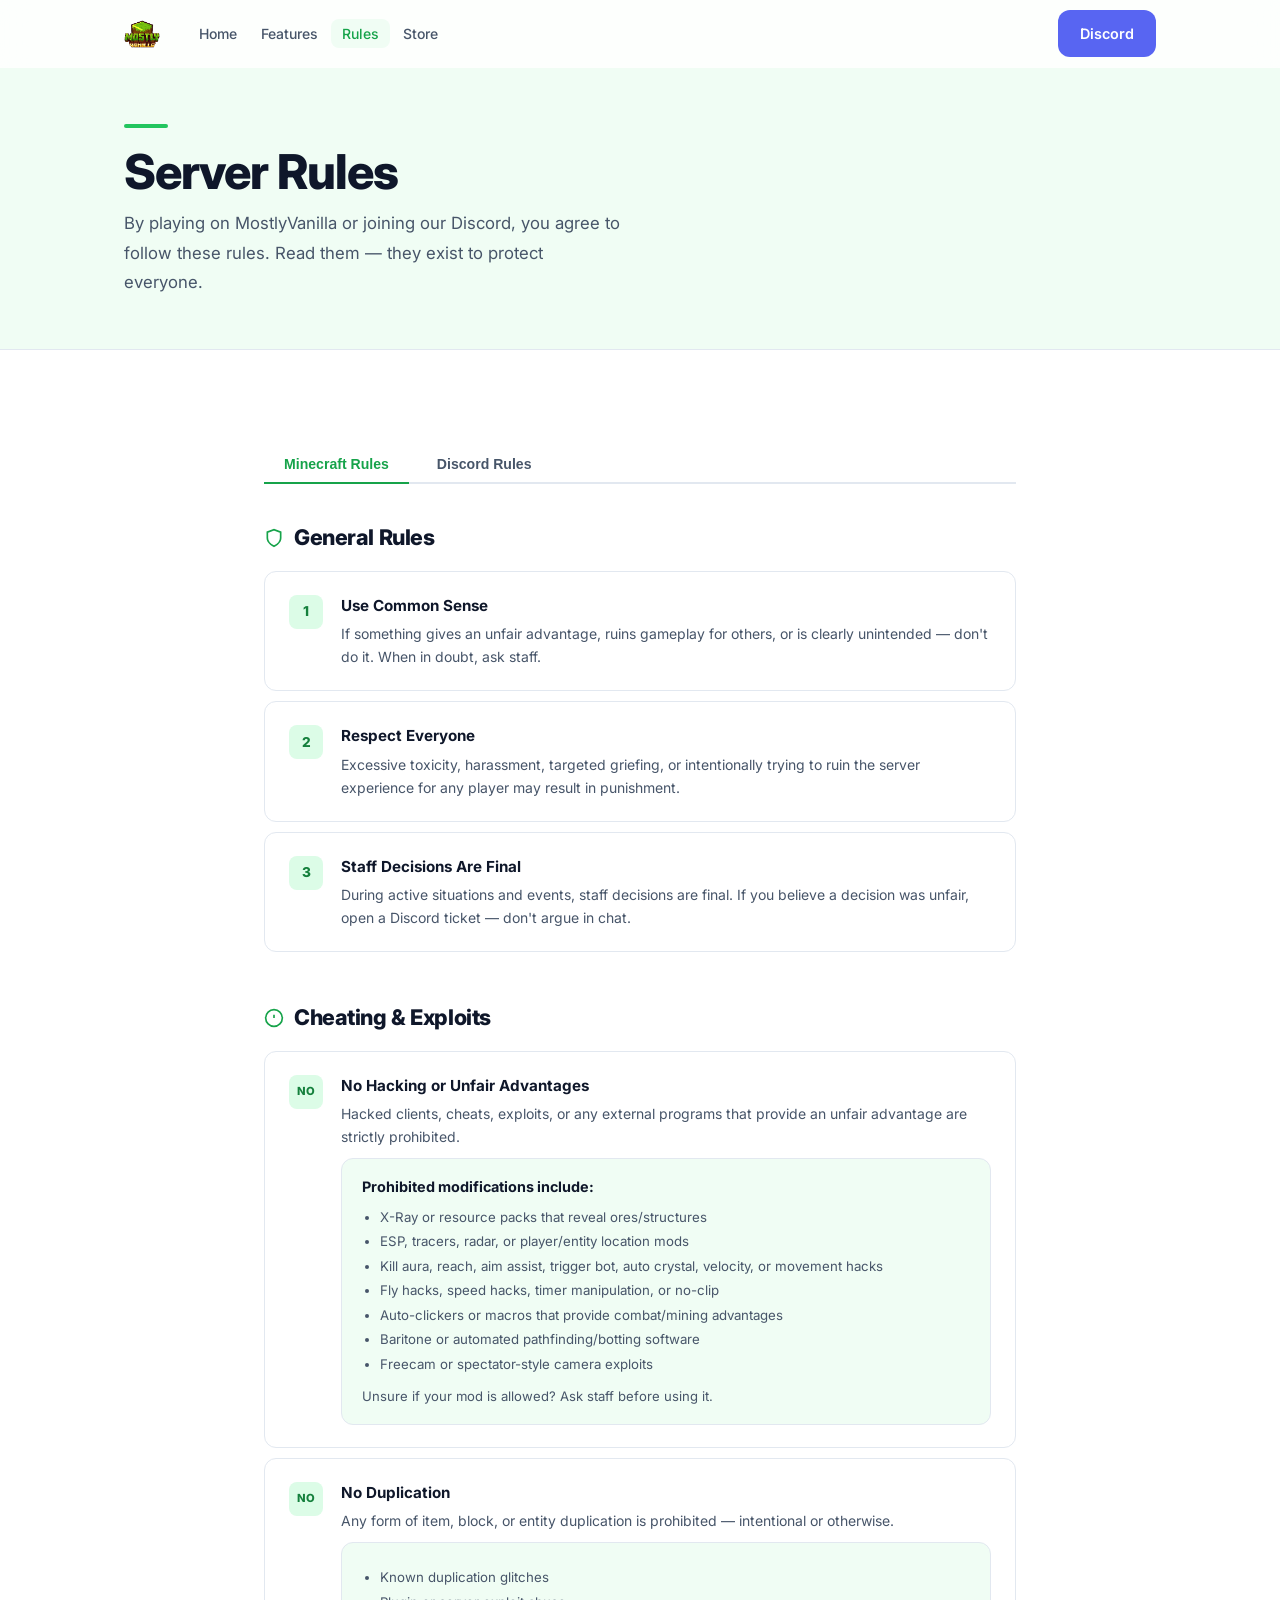
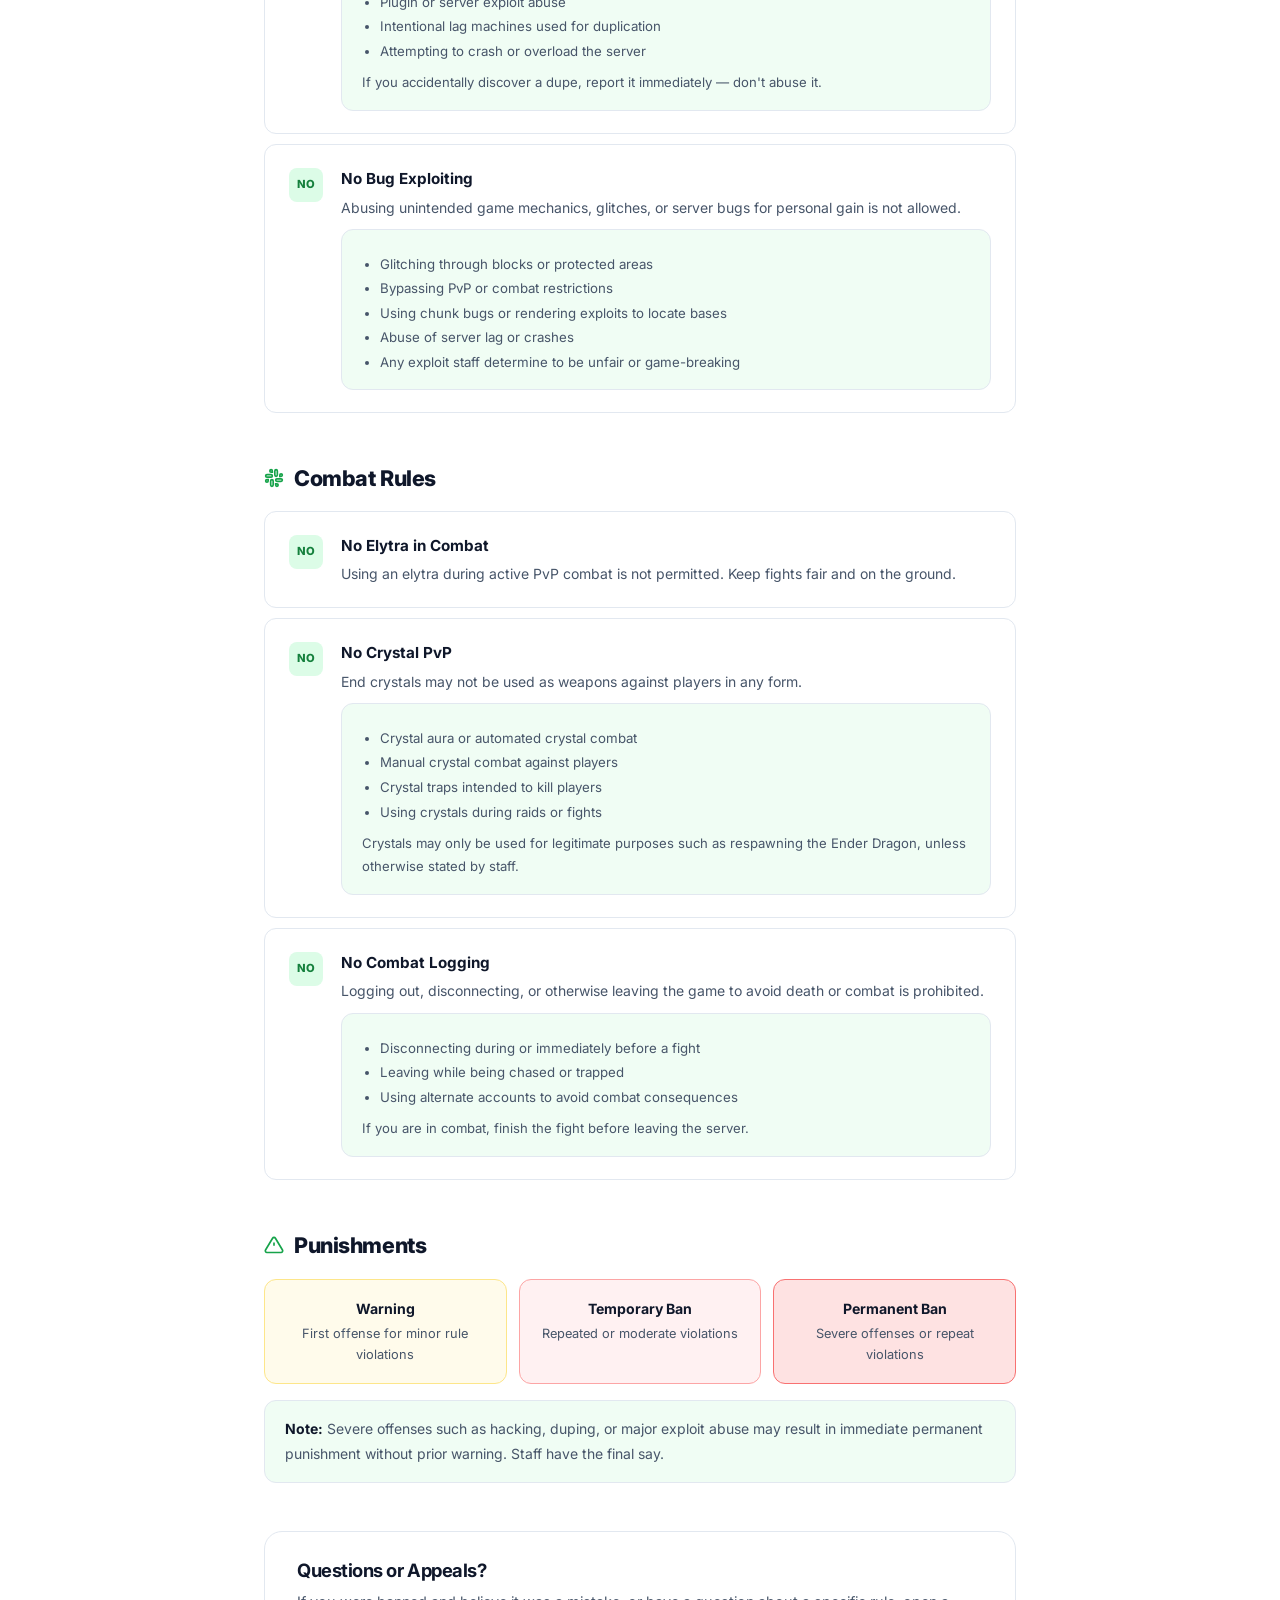
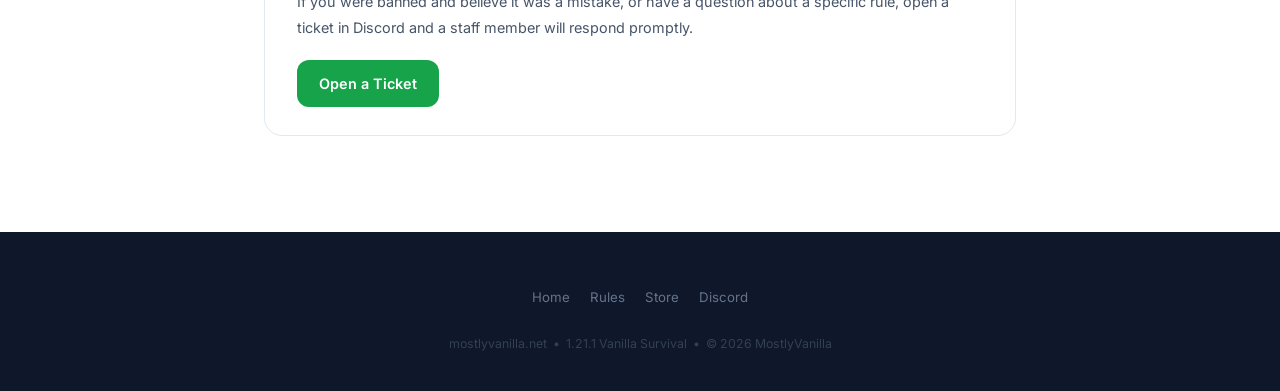
==== rules.html @ f2a605c9 "Initial website: Home, Rules, Store pages Co-Authored-By: Claude Sonnet 4.6 <noreply@anthropic.com>" ====
<!DOCTYPE html>
<html lang="en">
<head>
  <meta charset="UTF-8" />
  <meta name="viewport" content="width=device-width, initial-scale=1.0" />
  <title>Rules — MostlyVanilla</title>
  <meta name="description" content="MostlyVanilla server rules — read before you play." />
  <link rel="icon" type="image/png" href="server-icon.png" />
  <link rel="stylesheet" href="style.css" />
  <style>
    .rules-section-title {
      font-size: 1.35rem;
      font-weight: 800;
      letter-spacing: -0.02em;
      margin-bottom: 16px;
      margin-top: 48px;
      display: flex;
      align-items: center;
      gap: 10px;
    }
    .rules-section-title:first-child { margin-top: 0; }
    .rules-section-title svg { color: var(--green-600); flex-shrink: 0; }

    .sub-rule {
      margin-top: 10px;
      padding: 16px 20px;
      background: var(--bg-alt);
      border: 1.5px solid var(--border);
      border-radius: var(--radius);
    }
    .sub-rule-title { font-weight: 700; font-size: .9rem; margin-bottom: 6px; }
    .sub-rule p { font-size: .875rem; }
    .sub-rule ul {
      margin-top: 8px;
      padding-left: 18px;
      display: flex;
      flex-direction: column;
      gap: 4px;
    }
    .sub-rule ul li { font-size: .83rem; color: var(--text-muted); line-height: 1.55; }

    .punish-grid {
      display: grid;
      grid-template-columns: repeat(3, 1fr);
      gap: 12px;
      margin-top: 10px;
    }
    @media (max-width: 600px) { .punish-grid { grid-template-columns: 1fr; } }
    .punish-card {
      background: #fff;
      border: 1.5px solid var(--border);
      border-radius: var(--radius);
      padding: 18px;
      text-align: center;
    }
    .punish-card .p-label { font-weight: 700; font-size: .88rem; margin-bottom: 4px; }
    .punish-card .p-desc { font-size: .8rem; color: var(--text-muted); }
    .punish-warn { border-color: #fde68a; background: #fffbeb; }
    .punish-ban  { border-color: #fca5a5; background: #fff1f2; }
    .punish-perm { border-color: #f87171; background: #fee2e2; }

    .tab-switcher {
      display: flex;
      gap: 8px;
      margin-bottom: 36px;
      border-bottom: 2px solid var(--border);
      padding-bottom: 0;
    }
    .tab-btn {
      padding: 10px 20px;
      font-size: .88rem;
      font-weight: 600;
      border: none;
      background: none;
      cursor: pointer;
      color: var(--text-muted);
      border-bottom: 2px solid transparent;
      margin-bottom: -2px;
      transition: color 180ms, border-color 180ms;
    }
    .tab-btn.active { color: var(--green-600); border-bottom-color: var(--green-600); }
    .tab-panel { display: none; }
    .tab-panel.active { display: block; }
  </style>
</head>
<body>

  <!-- NAV -->
  <nav class="nav" id="nav">
    <div class="container nav-inner">
      <a href="index.html"><img src="server-icon.png" alt="MostlyVanilla" class="nav-logo" /></a>
      <ul class="nav-links">
        <li><a href="index.html">Home</a></li>
        <li><a href="index.html#features">Features</a></li>
        <li><a href="rules.html">Rules</a></li>
        <li><a href="store.html">Store</a></li>
      </ul>
      <a href="https://discord.gg/9JXmgugr8D" target="_blank" rel="noopener noreferrer" class="btn btn-discord nav-discord-btn">
        <svg width="16" height="13" viewBox="0 0 24 19" fill="currentColor" aria-hidden="true"><path d="M20.317 1.492A19.82 19.82 0 0 0 15.942 0c-.187.332-.402.775-.551 1.127a18.3 18.3 0 0 0-5.487 0A12.5 12.5 0 0 0 9.354 0C7.919.44 6.562 1.07 5.36 1.892 2.62 5.877 1.888 9.765 2.254 13.599a19.9 19.9 0 0 0 6.063 3.065 14.5 14.5 0 0 0 1.257-2.04 12.98 12.98 0 0 1-2.044-.985c.171-.124.339-.254.5-.388 3.945 1.808 8.219 1.808 12.115 0 .164.134.33.264.5.388a12.98 12.98 0 0 1-2.044.985c.373.72.791 1.4 1.257 2.04a19.87 19.87 0 0 0 6.063-3.065c.497-4.491-.847-8.345-3.614-11.107ZM8.52 11.266c-1.049 0-1.912-.97-1.912-2.157 0-1.188.843-2.158 1.912-2.158 1.07 0 1.932.97 1.912 2.158 0 1.187-.843 2.157-1.912 2.157Zm7.046 0c-1.049 0-1.912-.97-1.912-2.157 0-1.188.843-2.158 1.912-2.158 1.07 0 1.932.97 1.912 2.158 0 1.187-.843 2.157-1.912 2.157Z"/></svg>
        Discord
      </a>
      <button class="nav-hamburger" id="hamburger" aria-label="Toggle navigation">
        <span></span><span></span><span></span>
      </button>
    </div>
  </nav>

  <div class="nav-mobile" id="mobile-nav">
    <a href="index.html">Home</a>
    <a href="index.html#features">Features</a>
    <a href="rules.html">Rules</a>
    <a href="store.html">Store</a>
    <a href="https://discord.gg/9JXmgugr8D" target="_blank" rel="noopener noreferrer" style="color:#5865f2">Discord</a>
  </div>

  <!-- PAGE HERO -->
  <section class="page-hero">
    <div class="container">
      <div class="divider"></div>
      <h1>Server Rules</h1>
      <p>By playing on MostlyVanilla or joining our Discord, you agree to follow these rules. Read them — they exist to protect everyone.</p>
    </div>
  </section>

  <!-- RULES CONTENT -->
  <section class="section">
    <div class="container" style="max-width:800px">

      <!-- TABS -->
      <div class="tab-switcher reveal">
        <button class="tab-btn active" data-tab="minecraft">
          Minecraft Rules
        </button>
        <button class="tab-btn" data-tab="discord">
          Discord Rules
        </button>
      </div>

      <!-- ── MINECRAFT RULES ── -->
      <div class="tab-panel active" id="tab-minecraft">

        <div class="rules-section-title reveal">
          <svg width="20" height="20" fill="none" stroke="currentColor" stroke-width="2" viewBox="0 0 24 24" aria-hidden="true"><path d="M12 22s8-4 8-10V5l-8-3-8 3v7c0 6 8 10 8 10z"/></svg>
          General Rules
        </div>

        <div class="rules-list">
          <div class="rule-item reveal">
            <div class="rule-num">1</div>
            <div>
              <div class="rule-title">Use Common Sense</div>
              <div class="rule-desc">If something gives an unfair advantage, ruins gameplay for others, or is clearly unintended — don't do it. When in doubt, ask staff.</div>
            </div>
          </div>
          <div class="rule-item reveal">
            <div class="rule-num">2</div>
            <div>
              <div class="rule-title">Respect Everyone</div>
              <div class="rule-desc">Excessive toxicity, harassment, targeted griefing, or intentionally trying to ruin the server experience for any player may result in punishment.</div>
            </div>
          </div>
          <div class="rule-item reveal">
            <div class="rule-num">3</div>
            <div>
              <div class="rule-title">Staff Decisions Are Final</div>
              <div class="rule-desc">During active situations and events, staff decisions are final. If you believe a decision was unfair, open a Discord ticket — don't argue in chat.</div>
            </div>
          </div>
        </div>

        <div class="rules-section-title reveal" style="margin-top:48px">
          <svg width="20" height="20" fill="none" stroke="currentColor" stroke-width="2" viewBox="0 0 24 24" aria-hidden="true"><circle cx="12" cy="12" r="10"/><line x1="12" y1="8" x2="12" y2="12"/><line x1="12" y1="16" x2="12.01" y2="16"/></svg>
          Cheating &amp; Exploits
        </div>

        <div class="rules-list">
          <div class="rule-item reveal">
            <div class="rule-num" style="font-size:.7rem;letter-spacing:-.02em">NO</div>
            <div style="flex:1">
              <div class="rule-title">No Hacking or Unfair Advantages</div>
              <div class="rule-desc">Hacked clients, cheats, exploits, or any external programs that provide an unfair advantage are strictly prohibited.</div>
              <div class="sub-rule">
                <div class="sub-rule-title">Prohibited modifications include:</div>
                <ul>
                  <li>X-Ray or resource packs that reveal ores/structures</li>
                  <li>ESP, tracers, radar, or player/entity location mods</li>
                  <li>Kill aura, reach, aim assist, trigger bot, auto crystal, velocity, or movement hacks</li>
                  <li>Fly hacks, speed hacks, timer manipulation, or no-clip</li>
                  <li>Auto-clickers or macros that provide combat/mining advantages</li>
                  <li>Baritone or automated pathfinding/botting software</li>
                  <li>Freecam or spectator-style camera exploits</li>
                </ul>
                <p style="margin-top:10px;font-size:.82rem;color:var(--text-muted)">Unsure if your mod is allowed? Ask staff before using it.</p>
              </div>
            </div>
          </div>

          <div class="rule-item reveal">
            <div class="rule-num" style="font-size:.7rem;letter-spacing:-.02em">NO</div>
            <div style="flex:1">
              <div class="rule-title">No Duplication</div>
              <div class="rule-desc">Any form of item, block, or entity duplication is prohibited — intentional or otherwise.</div>
              <div class="sub-rule">
                <ul>
                  <li>Known duplication glitches</li>
                  <li>Plugin or server exploit abuse</li>
                  <li>Intentional lag machines used for duplication</li>
                  <li>Attempting to crash or overload the server</li>
                </ul>
                <p style="margin-top:10px;font-size:.82rem;color:var(--text-muted)">If you accidentally discover a dupe, report it immediately — don't abuse it.</p>
              </div>
            </div>
          </div>

          <div class="rule-item reveal">
            <div class="rule-num" style="font-size:.7rem;letter-spacing:-.02em">NO</div>
            <div style="flex:1">
              <div class="rule-title">No Bug Exploiting</div>
              <div class="rule-desc">Abusing unintended game mechanics, glitches, or server bugs for personal gain is not allowed.</div>
              <div class="sub-rule">
                <ul>
                  <li>Glitching through blocks or protected areas</li>
                  <li>Bypassing PvP or combat restrictions</li>
                  <li>Using chunk bugs or rendering exploits to locate bases</li>
                  <li>Abuse of server lag or crashes</li>
                  <li>Any exploit staff determine to be unfair or game-breaking</li>
                </ul>
              </div>
            </div>
          </div>
        </div>

        <div class="rules-section-title reveal" style="margin-top:48px">
          <svg width="20" height="20" fill="none" stroke="currentColor" stroke-width="2" viewBox="0 0 24 24" aria-hidden="true"><path d="M14.5 10c-.83 0-1.5-.67-1.5-1.5v-5c0-.83.67-1.5 1.5-1.5s1.5.67 1.5 1.5v5c0 .83-.67 1.5-1.5 1.5z"/><path d="M20.5 10H19V8.5c0-.83.67-1.5 1.5-1.5s1.5.67 1.5 1.5-.67 1.5-1.5 1.5z"/><path d="M9.5 14c.83 0 1.5.67 1.5 1.5v5c0 .83-.67 1.5-1.5 1.5S8 21.33 8 20.5v-5c0-.83.67-1.5 1.5-1.5z"/><path d="M3.5 14H5v1.5c0 .83-.67 1.5-1.5 1.5S2 16.33 2 15.5 2.67 14 3.5 14z"/><path d="M14 14.5c0-.83.67-1.5 1.5-1.5h5c.83 0 1.5.67 1.5 1.5s-.67 1.5-1.5 1.5h-5c-.83 0-1.5-.67-1.5-1.5z"/><path d="M15.5 19H14v1.5c0 .83.67 1.5 1.5 1.5s1.5-.67 1.5-1.5-.67-1.5-1.5-1.5z"/><path d="M10 9.5C10 8.67 9.33 8 8.5 8h-5C2.67 8 2 8.67 2 9.5S2.67 11 3.5 11h5c.83 0 1.5-.67 1.5-1.5z"/><path d="M8.5 5H10V3.5C10 2.67 9.33 2 8.5 2S7 2.67 7 3.5 7.67 5 8.5 5z"/></svg>
          Combat Rules
        </div>

        <div class="rules-list">
          <div class="rule-item reveal">
            <div class="rule-num" style="font-size:.7rem;letter-spacing:-.02em">NO</div>
            <div>
              <div class="rule-title">No Elytra in Combat</div>
              <div class="rule-desc">Using an elytra during active PvP combat is not permitted. Keep fights fair and on the ground.</div>
            </div>
          </div>

          <div class="rule-item reveal">
            <div class="rule-num" style="font-size:.7rem;letter-spacing:-.02em">NO</div>
            <div style="flex:1">
              <div class="rule-title">No Crystal PvP</div>
              <div class="rule-desc">End crystals may not be used as weapons against players in any form.</div>
              <div class="sub-rule">
                <ul>
                  <li>Crystal aura or automated crystal combat</li>
                  <li>Manual crystal combat against players</li>
                  <li>Crystal traps intended to kill players</li>
                  <li>Using crystals during raids or fights</li>
                </ul>
                <p style="margin-top:10px;font-size:.82rem;color:var(--text-muted)">Crystals may only be used for legitimate purposes such as respawning the Ender Dragon, unless otherwise stated by staff.</p>
              </div>
            </div>
          </div>

          <div class="rule-item reveal">
            <div class="rule-num" style="font-size:.7rem;letter-spacing:-.02em">NO</div>
            <div style="flex:1">
              <div class="rule-title">No Combat Logging</div>
              <div class="rule-desc">Logging out, disconnecting, or otherwise leaving the game to avoid death or combat is prohibited.</div>
              <div class="sub-rule">
                <ul>
                  <li>Disconnecting during or immediately before a fight</li>
                  <li>Leaving while being chased or trapped</li>
                  <li>Using alternate accounts to avoid combat consequences</li>
                </ul>
                <p style="margin-top:10px;font-size:.82rem;color:var(--text-muted)">If you are in combat, finish the fight before leaving the server.</p>
              </div>
            </div>
          </div>
        </div>

        <div class="rules-section-title reveal" style="margin-top:48px">
          <svg width="20" height="20" fill="none" stroke="currentColor" stroke-width="2" viewBox="0 0 24 24" aria-hidden="true"><path d="M10.29 3.86L1.82 18a2 2 0 0 0 1.71 3h16.94a2 2 0 0 0 1.71-3L13.71 3.86a2 2 0 0 0-3.42 0z"/><line x1="12" y1="9" x2="12" y2="13"/><line x1="12" y1="17" x2="12.01" y2="17"/></svg>
          Punishments
        </div>

        <div class="reveal">
          <div class="punish-grid">
            <div class="punish-card punish-warn">
              <div class="p-label">Warning</div>
              <div class="p-desc">First offense for minor rule violations</div>
            </div>
            <div class="punish-card punish-ban">
              <div class="p-label">Temporary Ban</div>
              <div class="p-desc">Repeated or moderate violations</div>
            </div>
            <div class="punish-card punish-perm">
              <div class="p-label">Permanent Ban</div>
              <div class="p-desc">Severe offenses or repeat violations</div>
            </div>
          </div>
          <p style="margin-top:16px;font-size:.875rem;color:var(--text-muted);background:var(--bg-alt);border:1.5px solid var(--border);border-radius:var(--radius);padding:16px 20px">
            <strong style="color:var(--text)">Note:</strong> Severe offenses such as hacking, duping, or major exploit abuse may result in immediate permanent punishment without prior warning. Staff have the final say.
          </p>
        </div>

      </div>

      <!-- ── DISCORD RULES ── -->
      <div class="tab-panel" id="tab-discord">

        <div class="rules-list">

          <div class="rule-item reveal">
            <div class="rule-num">1</div>
            <div>
              <div class="rule-title">Respect Others</div>
              <div class="rule-desc">Treat all members with respect. Hate speech, racism, sexual harassment, personal attacks, threats, impersonation, targeted abuse, or trolling of any kind will not be tolerated.</div>
            </div>
          </div>

          <div class="rule-item reveal">
            <div class="rule-num">2</div>
            <div>
              <div class="rule-title">Protect Privacy</div>
              <div class="rule-desc">Do not share personal information — yours or anyone else's — whether publicly or privately. This includes names, addresses, phone numbers, photos, or any identifying data.</div>
            </div>
          </div>

          <div class="rule-item reveal">
            <div class="rule-num">3</div>
            <div>
              <div class="rule-title">Sensitive Topics</div>
              <div class="rule-desc">Avoid discussions involving controversial, dangerous, or illegal topics. This includes politics, religion, and anything that may incite conflict or discomfort within the community.</div>
            </div>
          </div>

          <div class="rule-item reveal">
            <div class="rule-num">4</div>
            <div style="flex:1">
              <div class="rule-title">No Spam or Disruptive Behavior</div>
              <div class="rule-desc">Spamming in any form is prohibited:</div>
              <div class="sub-rule" style="margin-top:10px">
                <ul>
                  <li>Rapid messaging or flooding chat</li>
                  <li>Excessive use of caps or emojis</li>
                  <li>Unsolicited mentions — especially staff</li>
                  <li>NSFW content or bypassing filters</li>
                </ul>
              </div>
            </div>
          </div>

          <div class="rule-item reveal">
            <div class="rule-num">5</div>
            <div>
              <div class="rule-title">No Advertising</div>
              <div class="rule-desc">Advertising other Discord servers, payment links, services, or social media is not allowed without explicit permission from staff.</div>
            </div>
          </div>

          <div class="rule-item reveal">
            <div class="rule-num">6</div>
            <div>
              <div class="rule-title">Use Channels Properly</div>
              <div class="rule-desc">Use each channel for its intended purpose. Keep all communication in English only, unless otherwise specified.</div>
            </div>
          </div>

          <div class="rule-item reveal">
            <div class="rule-num">7</div>
            <div>
              <div class="rule-title">Appropriate Profiles</div>
              <div class="rule-desc">Your username, profile picture, and status must be appropriate for all audiences. Inappropriate or offensive content will result in action.</div>
            </div>
          </div>

          <div class="rule-item reveal">
            <div class="rule-num">8</div>
            <div>
              <div class="rule-title">Punishment Evasion</div>
              <div class="rule-desc">Do not use alternate accounts or any other means to evade bans or mutes. Doing so will result in further and more severe action.</div>
            </div>
          </div>

          <div class="rule-item reveal">
            <div class="rule-num">9</div>
            <div>
              <div class="rule-title">Interacting with Staff</div>
              <div class="rule-desc">If you believe a staff member acted unfairly, open a ticket instead of arguing in chat. Do not ping multiple staff members unnecessarily.</div>
            </div>
          </div>

        </div>

        <div class="reveal" style="margin-top:28px;background:var(--bg-alt);border:1.5px solid var(--border-green);border-radius:var(--radius);padding:18px 22px;font-size:.875rem;color:var(--text-muted)">
          By being in our Discord, you also agree to <a href="https://discord.com/terms" target="_blank" rel="noopener noreferrer" style="color:var(--green-600);font-weight:600">Discord's Terms of Service</a> and <a href="https://discord.com/guidelines" target="_blank" rel="noopener noreferrer" style="color:var(--green-600);font-weight:600">Community Guidelines</a>.
        </div>

      </div>

      <!-- Appeal note -->
      <div class="reveal" style="margin-top:48px;background:#fff;border:1.5px solid var(--border);border-radius:var(--radius-lg);padding:28px 32px">
        <h3 style="margin-bottom:8px">Questions or Appeals?</h3>
        <p style="font-size:.9rem;margin-bottom:20px">If you were banned and believe it was a mistake, or have a question about a specific rule, open a ticket in Discord and a staff member will respond promptly.</p>
        <a href="https://discord.gg/9JXmgugr8D" target="_blank" rel="noopener noreferrer" class="btn btn-primary">Open a Ticket</a>
      </div>

    </div>
  </section>

  <!-- FOOTER -->
  <footer class="footer">
    <div class="container footer-inner">
      <ul class="footer-links">
        <li><a href="index.html">Home</a></li>
        <li><a href="rules.html">Rules</a></li>
        <li><a href="store.html">Store</a></li>
        <li><a href="https://discord.gg/9JXmgugr8D" target="_blank" rel="noopener noreferrer">Discord</a></li>
      </ul>
      <p class="footer-copy">mostlyvanilla.net &nbsp;&bull;&nbsp; 1.21.1 Vanilla Survival &nbsp;&bull;&nbsp; &copy; 2026 MostlyVanilla</p>
    </div>
  </footer>

  <script src="script.js"></script>
  <script>
    // Tab switcher
    document.querySelectorAll('.tab-btn').forEach(btn => {
      btn.addEventListener('click', () => {
        document.querySelectorAll('.tab-btn').forEach(b => b.classList.remove('active'));
        document.querySelectorAll('.tab-panel').forEach(p => p.classList.remove('active'));
        btn.classList.add('active');
        document.getElementById('tab-' + btn.dataset.tab).classList.add('active');
      });
    });
  </script>
</body>
</html>
---- style.css ----
@import url('https://fonts.googleapis.com/css2?family=Inter:wght@400;500;600;700;800;900&display=swap');

*, *::before, *::after { box-sizing: border-box; margin: 0; padding: 0; }

:root {
  --bg: #ffffff;
  --bg-alt: #f0fdf4;
  --surface: #f8fafc;
  --border: #e2e8f0;
  --border-green: #bbf7d0;
  --green-50: #f0fdf4;
  --green-100: #dcfce7;
  --green-500: #22c55e;
  --green-600: #16a34a;
  --green-700: #15803d;
  --text: #0f172a;
  --text-muted: #475569;
  --text-subtle: #94a3b8;
  --nav-h: 68px;
  --radius: 12px;
  --radius-lg: 18px;
  --shadow-sm: 0 1px 3px rgba(0,0,0,.07), 0 1px 2px rgba(0,0,0,.05);
  --shadow-md: 0 4px 20px rgba(0,0,0,.09);
  --shadow-green: 0 4px 20px rgba(22,163,74,.22);
  --ease: cubic-bezier(.4,0,.2,1);
}

html { scroll-behavior: smooth; }

body {
  font-family: 'Inter', system-ui, -apple-system, sans-serif;
  background: var(--bg);
  color: var(--text);
  line-height: 1.6;
  -webkit-font-smoothing: antialiased;
  overflow-x: hidden;
}

img { max-width: 100%; display: block; }
a { text-decoration: none; color: inherit; }

/* ── Typography ── */
h1, h2, h3, h4 { line-height: 1.15; font-weight: 800; letter-spacing: -0.025em; }
h1 { font-size: clamp(2.4rem, 6vw, 4.25rem); }
h2 { font-size: clamp(1.75rem, 4vw, 2.75rem); }
h3 { font-size: 1.15rem; font-weight: 700; }
p { color: var(--text-muted); line-height: 1.75; }

.section-label {
  display: inline-block;
  font-size: 0.72rem;
  font-weight: 700;
  letter-spacing: 0.12em;
  text-transform: uppercase;
  color: var(--green-700);
  background: var(--green-100);
  padding: 4px 14px;
  border-radius: 99px;
  margin-bottom: 1rem;
}

/* ── Buttons ── */
.btn {
  display: inline-flex;
  align-items: center;
  gap: 8px;
  padding: 12px 22px;
  border-radius: var(--radius);
  font-size: 0.9rem;
  font-weight: 600;
  cursor: pointer;
  border: none;
  transition: background 180ms var(--ease), box-shadow 180ms var(--ease), transform 180ms var(--ease), border-color 180ms var(--ease), color 180ms var(--ease);
  white-space: nowrap;
}
.btn-primary { background: var(--green-600); color: #fff; }
.btn-primary:hover { background: var(--green-700); box-shadow: var(--shadow-green); transform: translateY(-1px); }

.btn-outline { background: transparent; color: var(--text); border: 1.5px solid var(--border); }
.btn-outline:hover { border-color: var(--green-600); color: var(--green-600); transform: translateY(-1px); }

.btn-discord { background: #5865f2; color: #fff; }
.btn-discord:hover { background: #4752c4; box-shadow: 0 4px 20px rgba(88,101,242,.3); transform: translateY(-1px); }

.btn-lg { padding: 15px 30px; font-size: 1rem; }

/* ── Layout ── */
.container { max-width: 1080px; margin: 0 auto; padding: 0 24px; }
.section { padding: 96px 0; }
.section-alt { background: var(--bg-alt); }

/* ── NAV ── */
.nav {
  position: fixed;
  top: 0; left: 0; right: 0;
  z-index: 100;
  height: var(--nav-h);
  background: rgba(255,255,255,.82);
  backdrop-filter: blur(14px);
  -webkit-backdrop-filter: blur(14px);
  border-bottom: 1px solid transparent;
  transition: border-color 200ms var(--ease), box-shadow 200ms var(--ease);
}
.nav.scrolled { border-bottom-color: var(--border); box-shadow: var(--shadow-sm); }
.nav-inner { display: flex; align-items: center; height: 100%; }
.nav-logo { height: 36px; width: 36px; border-radius: 6px; object-fit: cover; }

.nav-links {
  display: flex;
  align-items: center;
  gap: 2px;
  list-style: none;
  margin: 0 auto 0 28px;
}
.nav-links a {
  font-size: 0.875rem;
  font-weight: 500;
  color: var(--text-muted);
  padding: 6px 11px;
  border-radius: 8px;
  transition: color 160ms, background 160ms;
}
.nav-links a:hover, .nav-links a.active {
  color: var(--green-600);
  background: var(--green-50);
}
.nav-discord-btn { margin-left: 20px; }

.nav-hamburger {
  display: none;
  flex-direction: column;
  gap: 5px;
  background: none;
  border: none;
  cursor: pointer;
  padding: 8px;
  margin-left: auto;
}
.nav-hamburger span {
  display: block;
  width: 22px;
  height: 2px;
  background: var(--text);
  border-radius: 2px;
  transition: all 200ms var(--ease);
}
.nav-hamburger.open span:nth-child(1) { transform: translateY(7px) rotate(45deg); }
.nav-hamburger.open span:nth-child(2) { opacity: 0; transform: scaleX(0); }
.nav-hamburger.open span:nth-child(3) { transform: translateY(-7px) rotate(-45deg); }

.nav-mobile {
  display: none;
  position: fixed;
  top: var(--nav-h); left: 0; right: 0;
  background: #fff;
  border-bottom: 1px solid var(--border);
  padding: 12px 24px 20px;
  z-index: 99;
  box-shadow: var(--shadow-md);
}
.nav-mobile.open { display: block; }
.nav-mobile a {
  display: block;
  padding: 11px 0;
  font-weight: 500;
  color: var(--text-muted);
  border-bottom: 1px solid var(--border);
  transition: color 160ms;
}
.nav-mobile a:last-child { border-bottom: none; }
.nav-mobile a:hover { color: var(--green-600); }

@media (max-width: 780px) {
  .nav-links, .nav-discord-btn { display: none; }
  .nav-hamburger { display: flex; }
}

/* ── HERO ── */
.hero {
  min-height: 100vh;
  display: flex;
  align-items: center;
  padding-top: var(--nav-h);
  position: relative;
  overflow: hidden;
}
.hero-bg-dots {
  position: absolute;
  inset: 0;
  background-image: radial-gradient(circle, #cbd5e1 1px, transparent 1px);
  background-size: 28px 28px;
  opacity: 0.45;
  pointer-events: none;
  z-index: 0;
}
.hero-bg-glow {
  position: absolute;
  top: -120px; right: -160px;
  width: 650px; height: 650px;
  background: radial-gradient(circle, rgba(22,163,74,.1) 0%, transparent 65%);
  pointer-events: none;
  z-index: 0;
}
.hero-content { position: relative; z-index: 1; max-width: 680px; }

.server-status {
  display: inline-flex;
  align-items: center;
  gap: 8px;
  font-size: 0.82rem;
  font-weight: 500;
  color: var(--text-muted);
  background: var(--surface);
  border: 1px solid var(--border);
  border-radius: 99px;
  padding: 5px 14px;
  margin-bottom: 20px;
}
.status-dot {
  width: 8px; height: 8px;
  border-radius: 50%;
  flex-shrink: 0;
  animation: pulse-dot 2s ease-in-out infinite;
}
.status-dot.online { background: var(--green-500); box-shadow: 0 0 0 3px rgba(34,197,94,.2); }
.status-dot.offline { background: #f87171; animation: none; }
@keyframes pulse-dot {
  0%, 100% { box-shadow: 0 0 0 3px rgba(34,197,94,.2); }
  50% { box-shadow: 0 0 0 6px rgba(34,197,94,.05); }
}

.hero-tagline {
  font-size: clamp(1rem, 2.2vw, 1.2rem);
  color: var(--text-muted);
  margin: 1.25rem 0 2.25rem;
  min-height: 2rem;
  transition: opacity 0.3s ease, transform 0.3s ease;
}

.hero-ip {
  display: inline-flex;
  align-items: center;
  gap: 10px;
  background: var(--green-50);
  border: 1.5px solid var(--border-green);
  border-radius: var(--radius);
  padding: 10px 18px;
  font-family: 'Courier New', 'Menlo', monospace;
  font-size: 0.9rem;
  font-weight: 700;
  color: var(--text);
  cursor: pointer;
  transition: border-color 180ms, box-shadow 180ms, background 180ms;
  margin-bottom: 28px;
  letter-spacing: 0.02em;
}
.hero-ip:hover { border-color: var(--green-500); box-shadow: var(--shadow-green); }
.copy-icon { color: var(--text-subtle); transition: color 180ms; flex-shrink: 0; }
.hero-ip:hover .copy-icon { color: var(--green-600); }

.hero-ctas { display: flex; gap: 12px; flex-wrap: wrap; align-items: center; }

/* Hero entrance animations */
@keyframes fadeSlideUp {
  from { opacity: 0; transform: translateY(18px); }
  to   { opacity: 1; transform: translateY(0); }
}
.hero-anim { animation: fadeSlideUp 0.6s var(--ease) both; }
.d0 { animation-delay: 0ms; }
.d1 { animation-delay: 80ms; }
.d2 { animation-delay: 160ms; }
.d3 { animation-delay: 240ms; }
.d4 { animation-delay: 320ms; }
.d5 { animation-delay: 400ms; }

/* ── FEATURE CARDS ── */
.cards-grid { display: grid; grid-template-columns: repeat(3, 1fr); gap: 18px; }
@media (max-width: 860px) { .cards-grid { grid-template-columns: repeat(2, 1fr); } }
@media (max-width: 540px) { .cards-grid { grid-template-columns: 1fr; } }

.card {
  background: #fff;
  border: 1.5px solid var(--border);
  border-radius: var(--radius-lg);
  padding: 26px;
  transition: border-color 200ms, box-shadow 200ms, transform 200ms var(--ease);
}
.card:hover { border-color: var(--border-green); box-shadow: var(--shadow-md); transform: translateY(-3px); }
.card-icon {
  width: 44px; height: 44px;
  background: var(--green-100);
  border-radius: 10px;
  display: flex; align-items: center; justify-content: center;
  margin-bottom: 16px;
  color: var(--green-700);
}
.card-icon svg { width: 22px; height: 22px; }
.card h3 { margin-bottom: 8px; }
.card p { font-size: 0.9rem; }

/* ── CTA BANNER ── */
.cta-banner {
  background: var(--text);
  border-radius: var(--radius-lg);
  padding: 56px 48px;
  text-align: center;
  position: relative;
  overflow: hidden;
}
.cta-banner::before {
  content: '';
  position: absolute;
  top: -60px; right: -60px;
  width: 350px; height: 350px;
  background: radial-gradient(circle, rgba(34,197,94,.14) 0%, transparent 65%);
  pointer-events: none;
}
.cta-banner::after {
  content: '';
  position: absolute;
  bottom: -60px; left: -60px;
  width: 250px; height: 250px;
  background: radial-gradient(circle, rgba(34,197,94,.08) 0%, transparent 65%);
  pointer-events: none;
}
.cta-banner h2 { color: #fff; margin-bottom: 12px; }
.cta-banner p { color: #94a3b8; margin-bottom: 32px; max-width: 480px; margin-left: auto; margin-right: auto; }
.cta-actions { display: flex; gap: 12px; justify-content: center; flex-wrap: wrap; position: relative; z-index: 1; }
.btn-white { background: #fff; color: var(--text); }
.btn-white:hover { background: #f1f5f9; transform: translateY(-1px); }
.btn-ghost { background: rgba(255,255,255,.1); color: #fff; border: 1.5px solid rgba(255,255,255,.2); }
.btn-ghost:hover { background: rgba(255,255,255,.18); transform: translateY(-1px); }

/* ── PAGE HERO (inner pages) ── */
.page-hero {
  padding: calc(var(--nav-h) + 56px) 0 52px;
  background: var(--bg-alt);
  border-bottom: 1px solid var(--border);
}
.page-hero h1 { font-size: clamp(1.9rem, 5vw, 3rem); margin-bottom: 10px; }
.page-hero p { font-size: 1.05rem; max-width: 500px; }
.divider { width: 44px; height: 4px; background: var(--green-500); border-radius: 2px; margin-bottom: 16px; }

/* ── STAFF ── */
.staff-grid { display: grid; grid-template-columns: repeat(3, 1fr); gap: 18px; }
@media (max-width: 860px) { .staff-grid { grid-template-columns: repeat(2, 1fr); } }
@media (max-width: 520px) { .staff-grid { grid-template-columns: 1fr; } }

.staff-card {
  background: #fff;
  border: 1.5px solid var(--border);
  border-radius: var(--radius-lg);
  padding: 24px;
  transition: border-color 200ms, box-shadow 200ms, transform 200ms var(--ease);
}
.staff-card:hover { border-color: var(--border-green); box-shadow: var(--shadow-md); transform: translateY(-3px); }
.staff-avatar {
  width: 60px; height: 60px;
  border-radius: 12px;
  background: var(--bg-alt);
  overflow: hidden;
  border: 2px solid var(--border);
  margin-bottom: 14px;
}
.staff-avatar img { width: 100%; height: 100%; object-fit: cover; image-rendering: pixelated; }
.staff-name { font-size: 1rem; font-weight: 700; margin-bottom: 6px; }
.staff-desc { font-size: 0.82rem; color: var(--text-muted); margin-top: 4px; line-height: 1.5; }

.role-badge {
  display: inline-block;
  font-size: 0.68rem;
  font-weight: 700;
  letter-spacing: 0.09em;
  text-transform: uppercase;
  padding: 3px 10px;
  border-radius: 99px;
}
.badge-owner  { background: #fef3c7; color: #92400e; }
.badge-admin  { background: #fee2e2; color: #991b1b; }
.badge-mod    { background: #dbeafe; color: #1e40af; }
.badge-helper { background: var(--green-100); color: var(--green-700); }
.badge-builder{ background: #f3e8ff; color: #6b21a8; }

.staff-apply {
  border: 2px dashed var(--border-green);
  background: var(--green-50);
  display: flex;
  flex-direction: column;
  align-items: flex-start;
  justify-content: center;
}
.staff-apply:hover { border-color: var(--green-500); background: var(--green-100); }

/* ── RULES ── */
.rules-list { display: flex; flex-direction: column; gap: 10px; }
.rule-item {
  display: flex;
  gap: 18px;
  align-items: flex-start;
  padding: 22px 24px;
  background: #fff;
  border: 1.5px solid var(--border);
  border-radius: var(--radius);
  transition: border-color 200ms, transform 200ms var(--ease);
}
.rule-item:hover { border-color: var(--border-green); transform: translateX(3px); }
.rule-num {
  flex-shrink: 0;
  width: 34px; height: 34px;
  border-radius: 8px;
  background: var(--green-100);
  color: var(--green-700);
  font-weight: 800;
  font-size: 0.85rem;
  display: flex; align-items: center; justify-content: center;
  margin-top: 1px;
}
.rule-title { font-weight: 700; margin-bottom: 4px; font-size: 0.95rem; }
.rule-desc { font-size: 0.875rem; color: var(--text-muted); line-height: 1.65; }

/* ── VOTE ── */
.vote-list { display: flex; flex-direction: column; gap: 12px; }
.vote-card {
  display: flex;
  align-items: center;
  gap: 20px;
  padding: 22px 24px;
  background: #fff;
  border: 1.5px solid var(--border);
  border-radius: var(--radius-lg);
  transition: border-color 200ms, box-shadow 200ms, transform 200ms var(--ease);
}
.vote-card:hover { border-color: var(--border-green); box-shadow: var(--shadow-md); transform: translateY(-2px); }
.vote-icon {
  width: 44px; height: 44px;
  background: var(--green-100);
  border-radius: 10px;
  display: flex; align-items: center; justify-content: center;
  color: var(--green-700);
  flex-shrink: 0;
}
.vote-icon svg { width: 20px; height: 20px; }
.vote-info { flex: 1; }
.vote-name { font-weight: 700; font-size: 0.95rem; }
.vote-desc { font-size: 0.83rem; color: var(--text-muted); margin-top: 2px; }
.vote-btn {
  flex-shrink: 0;
  display: inline-flex;
  align-items: center;
  gap: 6px;
  padding: 9px 18px;
  background: var(--green-600);
  color: #fff;
  border-radius: 9px;
  font-size: 0.83rem;
  font-weight: 600;
  transition: background 180ms, box-shadow 180ms, transform 180ms;
}
.vote-btn:hover { background: var(--green-700); box-shadow: var(--shadow-green); transform: translateY(-1px); }

/* ── STORE ── */
.steps-grid { display: grid; grid-template-columns: repeat(3, 1fr); gap: 18px; }
@media (max-width: 700px) { .steps-grid { grid-template-columns: 1fr; } }

.step-card {
  background: #fff;
  border: 1.5px solid var(--border);
  border-radius: var(--radius-lg);
  padding: 28px 24px;
  text-align: center;
  transition: border-color 200ms, box-shadow 200ms, transform 200ms;
}
.step-card:hover { border-color: var(--border-green); box-shadow: var(--shadow-md); transform: translateY(-3px); }
.step-num {
  width: 48px; height: 48px;
  background: var(--green-600);
  color: #fff;
  border-radius: 12px;
  font-size: 1.25rem;
  font-weight: 800;
  display: flex; align-items: center; justify-content: center;
  margin: 0 auto 16px;
}
.step-card h3 { margin-bottom: 8px; font-size: 1rem; }
.step-card p { font-size: 0.875rem; }

.perk-grid { display: grid; grid-template-columns: repeat(2, 1fr); gap: 14px; }
@media (max-width: 600px) { .perk-grid { grid-template-columns: 1fr; } }

.perk-card {
  display: flex;
  gap: 16px;
  align-items: flex-start;
  padding: 20px;
  background: #fff;
  border: 1.5px solid var(--border);
  border-radius: var(--radius);
  transition: border-color 200ms;
}
.perk-card:hover { border-color: var(--border-green); }
.perk-icon {
  width: 40px; height: 40px;
  background: var(--green-100);
  border-radius: 9px;
  display: flex; align-items: center; justify-content: center;
  flex-shrink: 0;
  color: var(--green-700);
}
.perk-icon svg { width: 18px; height: 18px; }
.perk-title { font-weight: 700; font-size: 0.92rem; margin-bottom: 4px; }
.perk-desc { font-size: 0.82rem; color: var(--text-muted); line-height: 1.55; }

/* ── FOOTER ── */
.footer { background: #0f172a; padding: 52px 0 36px; }
.footer-inner { display: flex; flex-direction: column; align-items: center; text-align: center; gap: 0; }
.footer-logo { height: 34px; width: auto; margin-bottom: 20px; opacity: 0.85; }
.footer-links { display: flex; justify-content: center; gap: 20px; list-style: none; flex-wrap: wrap; margin-bottom: 24px; }
.footer-links a { font-size: 0.83rem; color: #64748b; transition: color 160ms; }
.footer-links a:hover { color: var(--green-500); }
.footer-copy { font-size: 0.77rem; color: #334155; }
.footer-sep { width: 1px; height: 14px; background: #1e293b; }

/* ── SCROLL REVEAL (disabled) ── */
.reveal { opacity: 1; transform: none; }

/* ── Discord button icon hidden ── */
.btn-discord svg { display: none; }

@media (prefers-reduced-motion: reduce) {
  .hero-anim { animation: none; }
  .status-dot { animation: none; }
  * { transition-duration: 0.01ms !important; animation-duration: 0.01ms !important; }
}

/* ── Rank grid (store page) ── */
@media (max-width: 600px) {
  [style*="grid-template-columns:repeat(2,1fr)"] { grid-template-columns: 1fr !important; }
}

/* ── Why grid (home page) ── */
.why-grid { display: grid; grid-template-columns: 1fr 1fr; gap: 60px; align-items: center; }
@media (max-width: 780px) { .why-grid { grid-template-columns: 1fr; gap: 40px; } }

/* ── Misc ── */
.text-green { color: var(--green-600); }
.mb-2 { margin-bottom: 8px; }
.mb-4 { margin-bottom: 16px; }
.mb-6 { margin-bottom: 24px; }
.mb-12 { margin-bottom: 48px; }

@media (max-width: 540px) {
  .section { padding: 64px 0; }
  .cta-banner { padding: 40px 24px; }
  .hero-ctas { flex-direction: column; align-items: flex-start; }
}
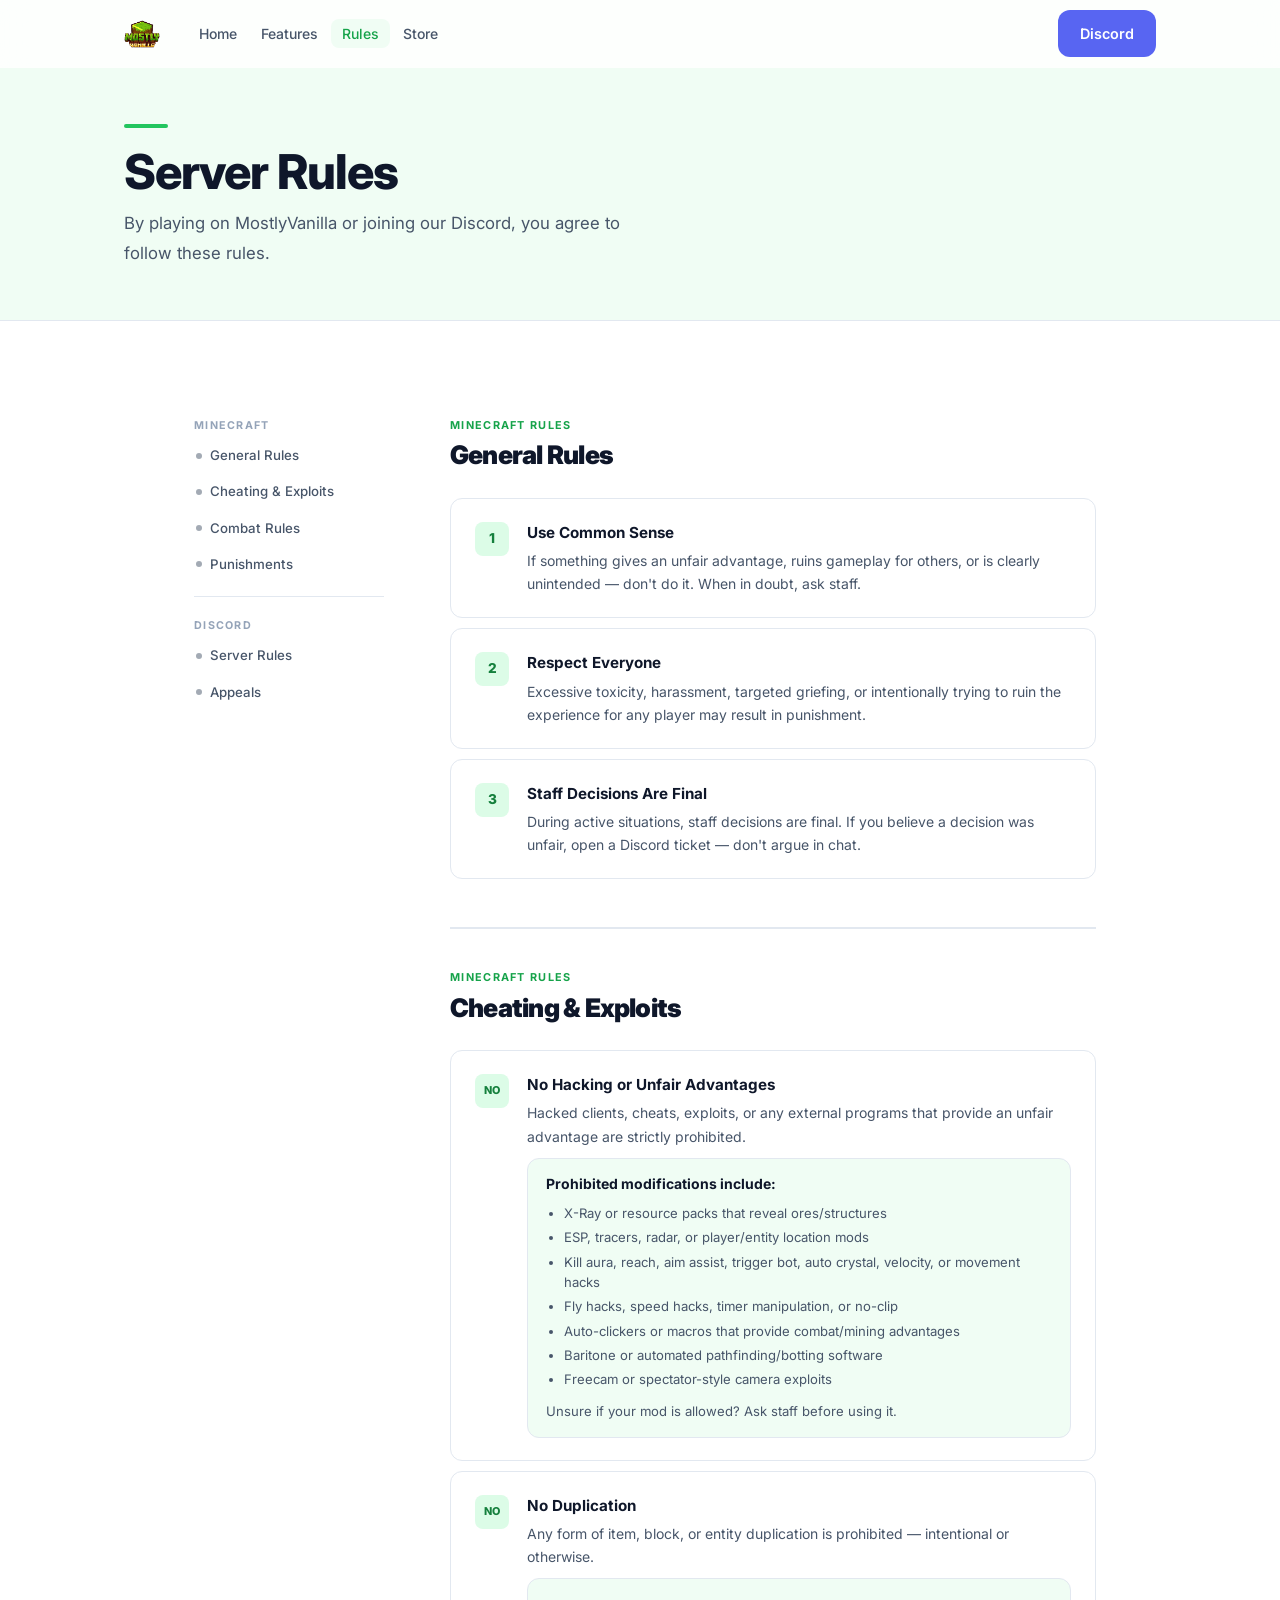
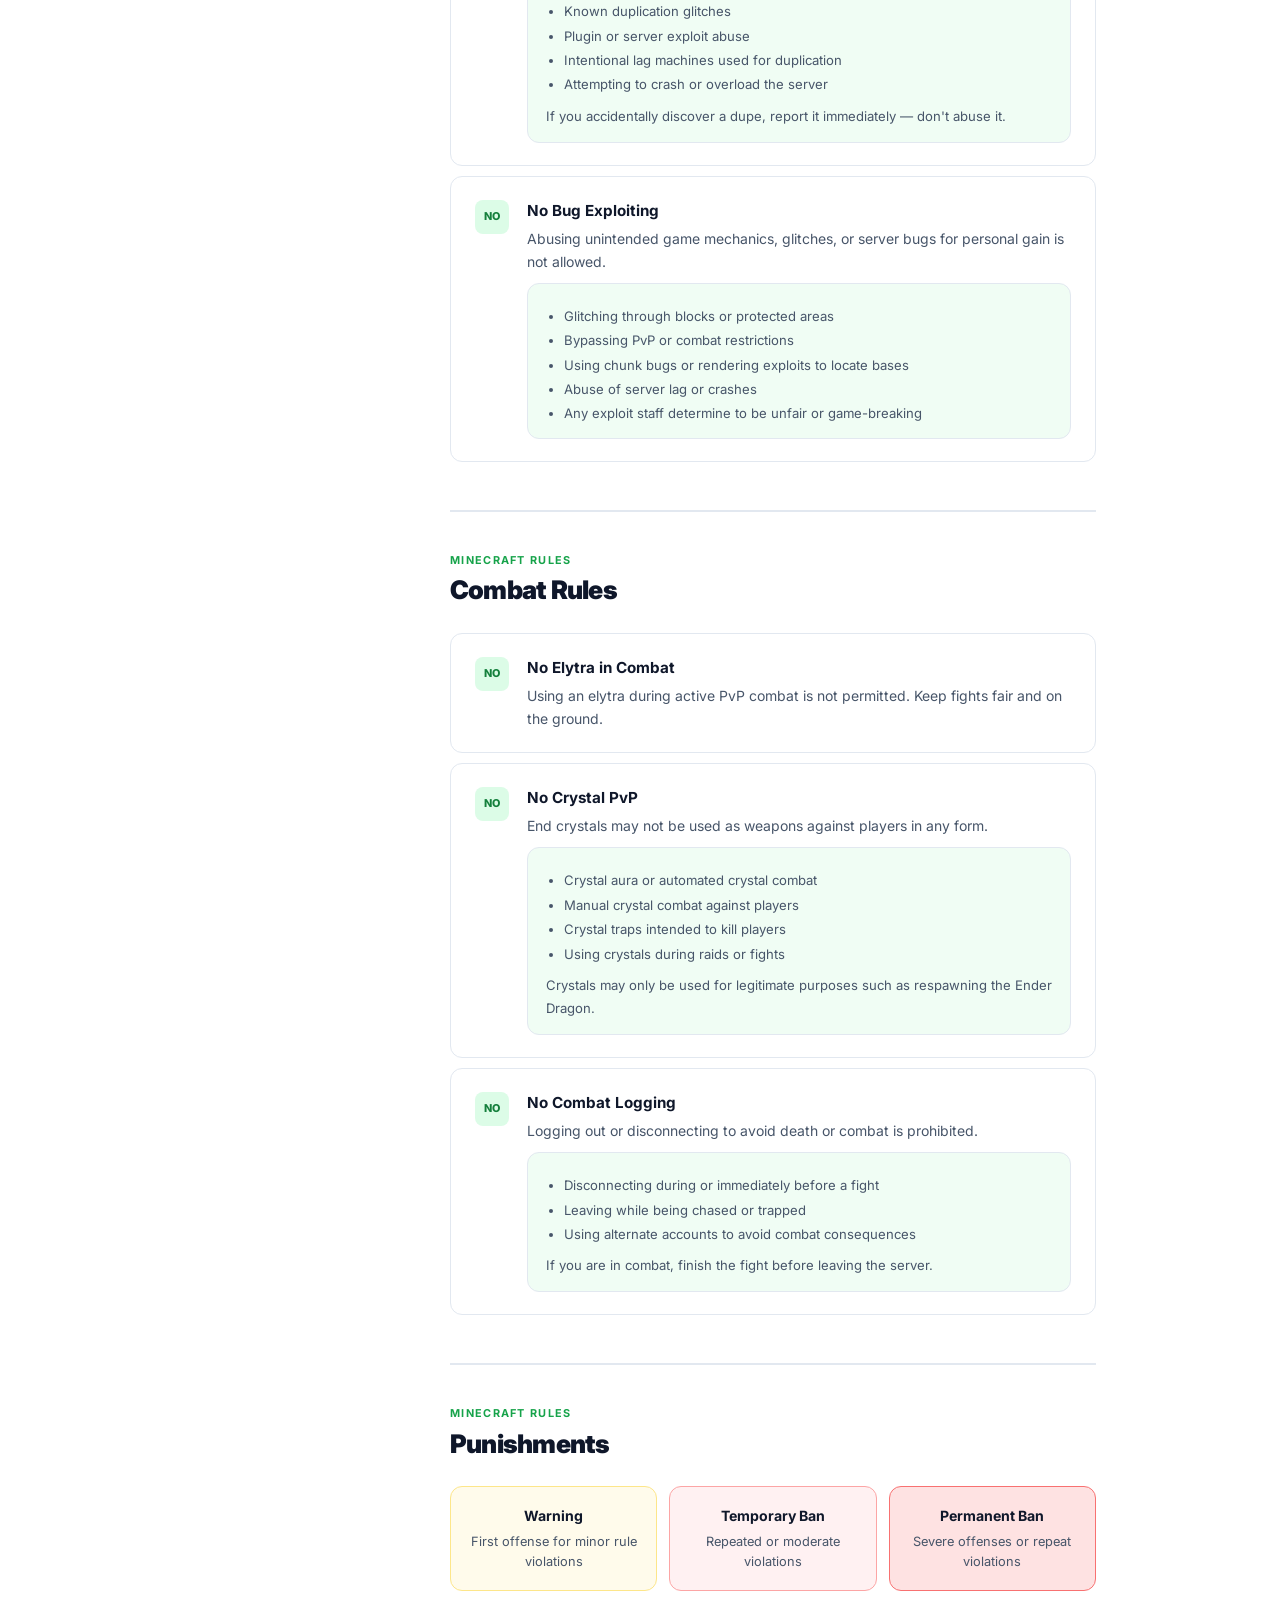
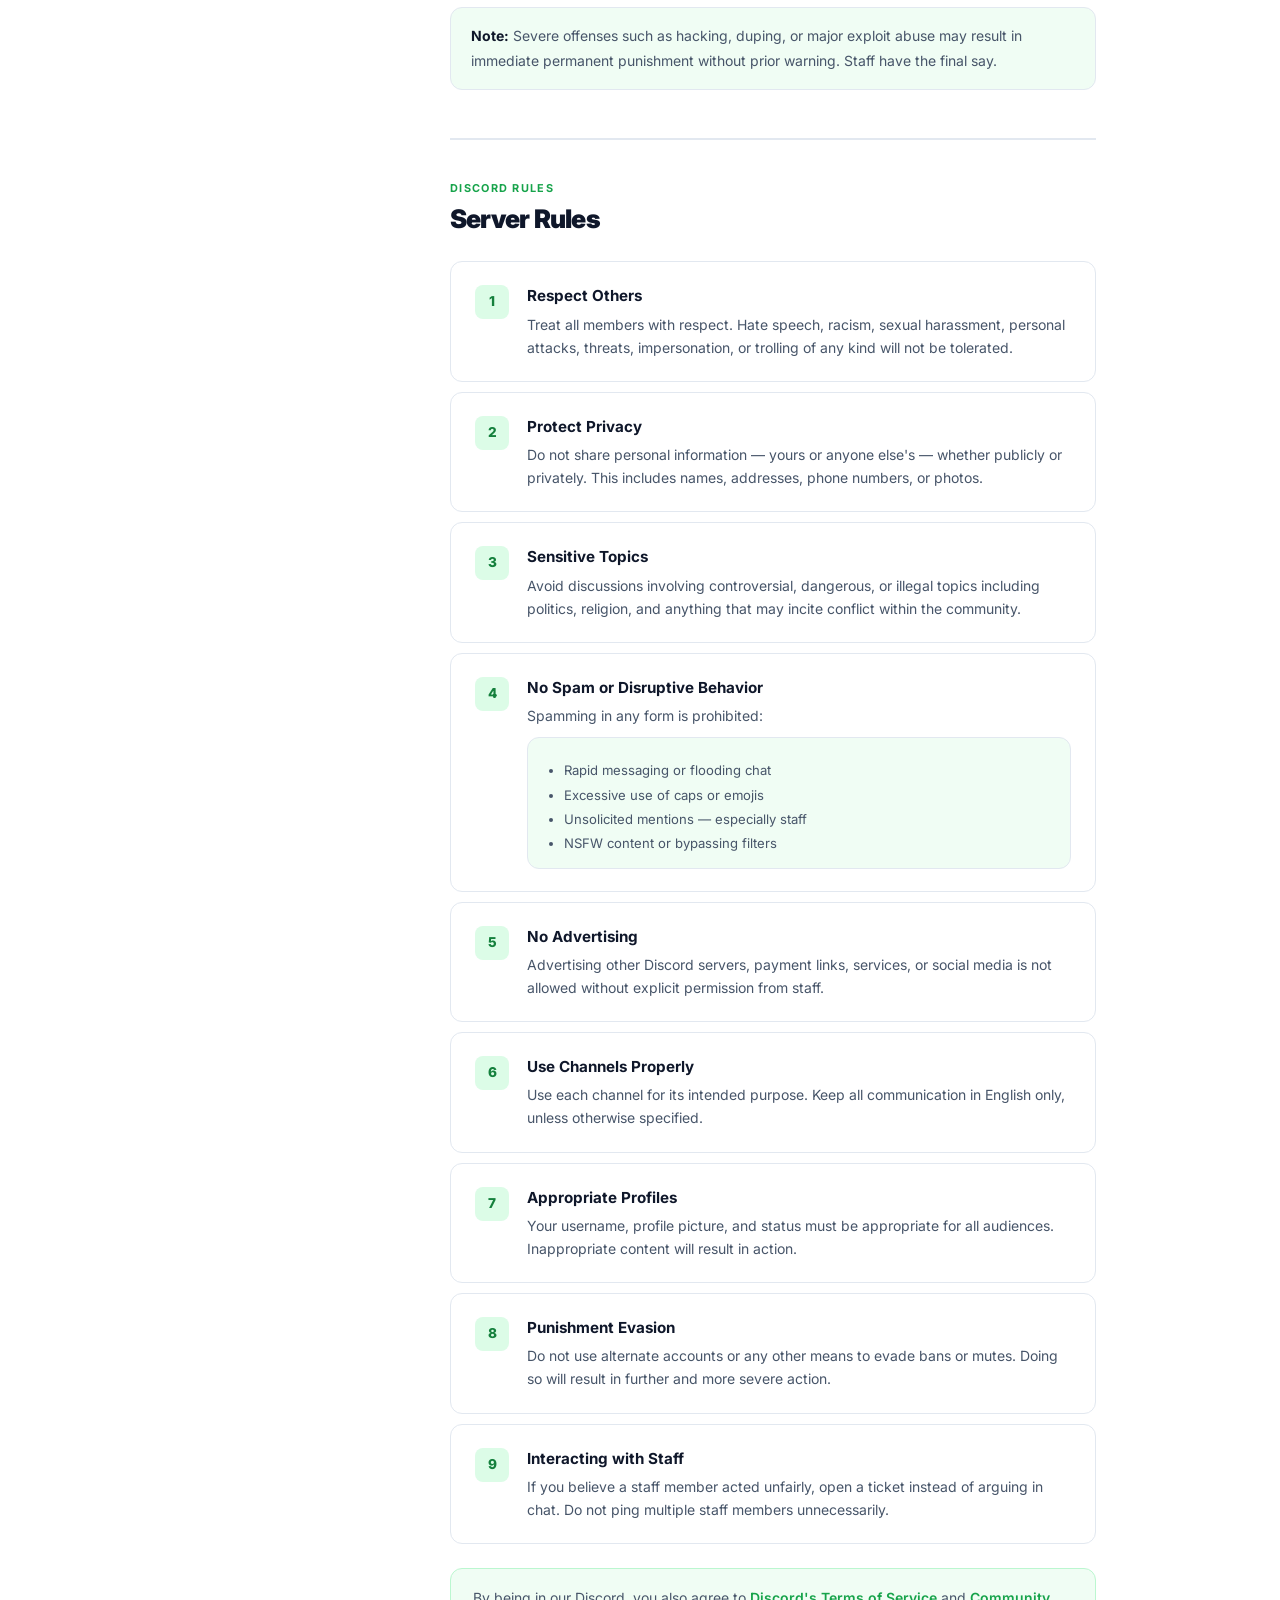
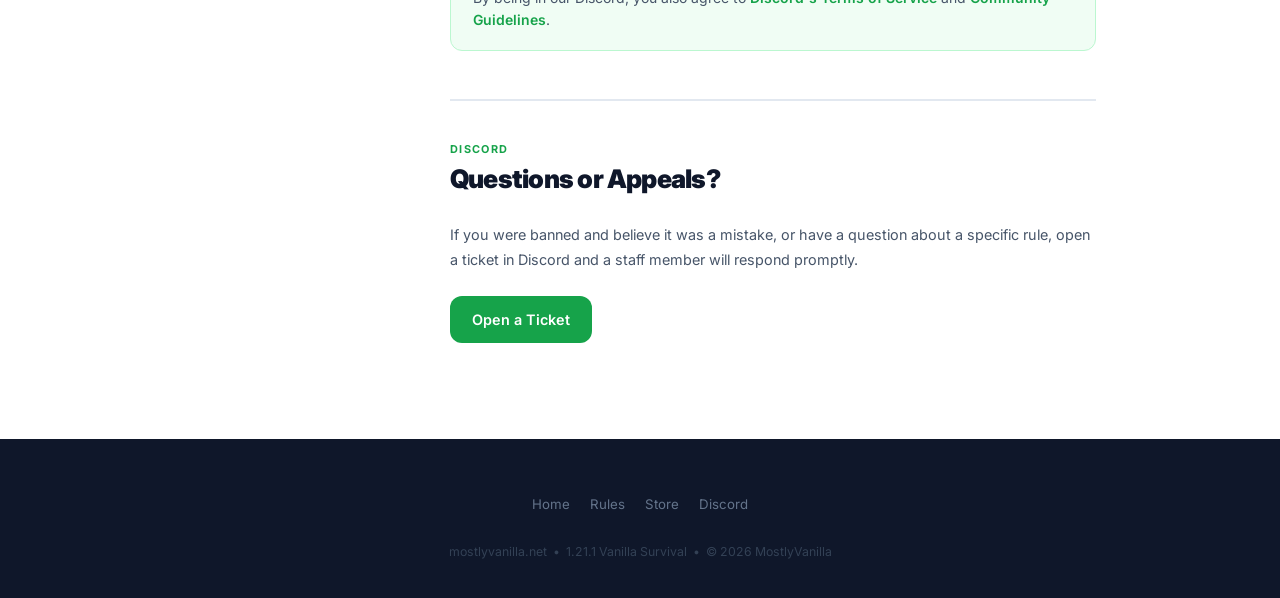
==== commit 57d6499f: "Redesign page layouts: bento features, sidebar rules, featured rank card; remove popup emoji Co-Auth" ====
--- a/rules.html
+++ b/rules.html
@@ -8,12 +8,64 @@
   <link rel="icon" type="image/png" href="server-icon.png" />
   <link rel="stylesheet" href="style.css" />
   <style>
+    /* ── Sidebar layout ── */
+    .rules-layout {
+      display: grid;
+      grid-template-columns: 210px 1fr;
+      gap: 56px;
+      align-items: start;
+    }
+    .rules-sidebar {
+      position: sticky;
+      top: calc(var(--nav-h) + 28px);
+    }
+    .rules-sidebar-section {
+      font-size: .67rem;
+      font-weight: 700;
+      letter-spacing: .12em;
+      text-transform: uppercase;
+      color: var(--text-subtle);
+      padding: 0 10px;
+      margin-bottom: 4px;
+      margin-top: 20px;
+    }
+    .rules-sidebar-section:first-child { margin-top: 0; }
+    .rules-sidebar-link {
+      display: flex;
+      align-items: center;
+      gap: 8px;
+      padding: 7px 10px;
+      border-radius: 9px;
+      font-size: .83rem;
+      font-weight: 500;
+      color: var(--text-muted);
+      text-decoration: none;
+      border-left: 2px solid transparent;
+      transition: background 150ms, color 150ms, border-color 150ms;
+      margin-bottom: 1px;
+    }
+    .rules-sidebar-link:hover { background: var(--bg-alt); color: var(--text); }
+    .rules-sidebar-link.active { color: var(--green-600); background: var(--green-100); border-left-color: var(--green-600); font-weight: 600; }
+    .rules-sidebar-dot {
+      width: 6px; height: 6px; border-radius: 50%;
+      background: currentColor; flex-shrink: 0; opacity: .5;
+    }
+    .rules-sidebar-divider {
+      height: 1px; background: var(--border); margin: 14px 10px;
+    }
+
+    @media (max-width: 780px) {
+      .rules-layout { grid-template-columns: 1fr; }
+      .rules-sidebar { display: none; }
+    }
+
+    /* ── Rule items ── */
     .rules-section-title {
-      font-size: 1.35rem;
+      font-size: 1.25rem;
       font-weight: 800;
       letter-spacing: -0.02em;
       margin-bottom: 16px;
-      margin-top: 48px;
+      margin-top: 56px;
       display: flex;
       align-items: center;
       gap: 10px;
@@ -21,15 +73,37 @@
     .rules-section-title:first-child { margin-top: 0; }
     .rules-section-title svg { color: var(--green-600); flex-shrink: 0; }
 
+    /* Section headings with decorative number */
+    .rules-chapter {
+      border-top: 2px solid var(--border);
+      padding-top: 40px;
+      margin-top: 48px;
+    }
+    .rules-chapter:first-of-type { border-top: none; padding-top: 0; margin-top: 0; }
+    .rules-chapter-label {
+      font-size: .68rem;
+      font-weight: 700;
+      letter-spacing: .12em;
+      text-transform: uppercase;
+      color: var(--green-600);
+      margin-bottom: 6px;
+    }
+    .rules-chapter h2 {
+      font-size: 1.6rem;
+      font-weight: 900;
+      letter-spacing: -.03em;
+      margin-bottom: 28px;
+    }
+
     .sub-rule {
       margin-top: 10px;
-      padding: 16px 20px;
+      padding: 14px 18px;
       background: var(--bg-alt);
       border: 1.5px solid var(--border);
       border-radius: var(--radius);
     }
-    .sub-rule-title { font-weight: 700; font-size: .9rem; margin-bottom: 6px; }
-    .sub-rule p { font-size: .875rem; }
+    .sub-rule-title { font-weight: 700; font-size: .875rem; margin-bottom: 6px; }
+    .sub-rule p { font-size: .83rem; }
     .sub-rule ul {
       margin-top: 8px;
       padding-left: 18px;
@@ -37,7 +111,7 @@
       flex-direction: column;
       gap: 4px;
     }
-    .sub-rule ul li { font-size: .83rem; color: var(--text-muted); line-height: 1.55; }
+    .sub-rule ul li { font-size: .82rem; color: var(--text-muted); line-height: 1.55; }
 
     .punish-grid {
       display: grid;
@@ -45,9 +119,8 @@
       gap: 12px;
       margin-top: 10px;
     }
-    @media (max-width: 600px) { .punish-grid { grid-template-columns: 1fr; } }
+    @media (max-width: 560px) { .punish-grid { grid-template-columns: 1fr; } }
     .punish-card {
-      background: #fff;
       border: 1.5px solid var(--border);
       border-radius: var(--radius);
       padding: 18px;
@@ -58,29 +131,6 @@
     .punish-warn { border-color: #fde68a; background: #fffbeb; }
     .punish-ban  { border-color: #fca5a5; background: #fff1f2; }
     .punish-perm { border-color: #f87171; background: #fee2e2; }
-
-    .tab-switcher {
-      display: flex;
-      gap: 8px;
-      margin-bottom: 36px;
-      border-bottom: 2px solid var(--border);
-      padding-bottom: 0;
-    }
-    .tab-btn {
-      padding: 10px 20px;
-      font-size: .88rem;
-      font-weight: 600;
-      border: none;
-      background: none;
-      cursor: pointer;
-      color: var(--text-muted);
-      border-bottom: 2px solid transparent;
-      margin-bottom: -2px;
-      transition: color 180ms, border-color 180ms;
-    }
-    .tab-btn.active { color: var(--green-600); border-bottom-color: var(--green-600); }
-    .tab-panel { display: none; }
-    .tab-panel.active { display: block; }
   </style>
 </head>
 <body>
@@ -95,10 +145,7 @@
         <li><a href="rules.html">Rules</a></li>
         <li><a href="store.html">Store</a></li>
       </ul>
-      <a href="https://discord.gg/9JXmgugr8D" target="_blank" rel="noopener noreferrer" class="btn btn-discord nav-discord-btn">
-        <svg width="16" height="13" viewBox="0 0 24 19" fill="currentColor" aria-hidden="true"><path d="M20.317 1.492A19.82 19.82 0 0 0 15.942 0c-.187.332-.402.775-.551 1.127a18.3 18.3 0 0 0-5.487 0A12.5 12.5 0 0 0 9.354 0C7.919.44 6.562 1.07 5.36 1.892 2.62 5.877 1.888 9.765 2.254 13.599a19.9 19.9 0 0 0 6.063 3.065 14.5 14.5 0 0 0 1.257-2.04 12.98 12.98 0 0 1-2.044-.985c.171-.124.339-.254.5-.388 3.945 1.808 8.219 1.808 12.115 0 .164.134.33.264.5.388a12.98 12.98 0 0 1-2.044.985c.373.72.791 1.4 1.257 2.04a19.87 19.87 0 0 0 6.063-3.065c.497-4.491-.847-8.345-3.614-11.107ZM8.52 11.266c-1.049 0-1.912-.97-1.912-2.157 0-1.188.843-2.158 1.912-2.158 1.07 0 1.932.97 1.912 2.158 0 1.187-.843 2.157-1.912 2.157Zm7.046 0c-1.049 0-1.912-.97-1.912-2.157 0-1.188.843-2.158 1.912-2.158 1.07 0 1.932.97 1.912 2.158 0 1.187-.843 2.157-1.912 2.157Z"/></svg>
-        Discord
-      </a>
+      <a href="https://discord.gg/9JXmgugr8D" target="_blank" rel="noopener noreferrer" class="btn btn-discord nav-discord-btn">Discord</a>
       <button class="nav-hamburger" id="hamburger" aria-label="Toggle navigation">
         <span></span><span></span><span></span>
       </button>
@@ -118,293 +165,283 @@
     <div class="container">
       <div class="divider"></div>
       <h1>Server Rules</h1>
-      <p>By playing on MostlyVanilla or joining our Discord, you agree to follow these rules. Read them — they exist to protect everyone.</p>
+      <p>By playing on MostlyVanilla or joining our Discord, you agree to follow these rules.</p>
     </div>
   </section>
 
   <!-- RULES CONTENT -->
   <section class="section">
-    <div class="container" style="max-width:800px">
-
-      <!-- TABS -->
-      <div class="tab-switcher reveal">
-        <button class="tab-btn active" data-tab="minecraft">
-          Minecraft Rules
-        </button>
-        <button class="tab-btn" data-tab="discord">
-          Discord Rules
-        </button>
-      </div>
-
-      <!-- ── MINECRAFT RULES ── -->
-      <div class="tab-panel active" id="tab-minecraft">
-
-        <div class="rules-section-title reveal">
-          <svg width="20" height="20" fill="none" stroke="currentColor" stroke-width="2" viewBox="0 0 24 24" aria-hidden="true"><path d="M12 22s8-4 8-10V5l-8-3-8 3v7c0 6 8 10 8 10z"/></svg>
-          General Rules
-        </div>
-
-        <div class="rules-list">
-          <div class="rule-item reveal">
-            <div class="rule-num">1</div>
-            <div>
-              <div class="rule-title">Use Common Sense</div>
-              <div class="rule-desc">If something gives an unfair advantage, ruins gameplay for others, or is clearly unintended — don't do it. When in doubt, ask staff.</div>
-            </div>
-          </div>
-          <div class="rule-item reveal">
-            <div class="rule-num">2</div>
-            <div>
-              <div class="rule-title">Respect Everyone</div>
-              <div class="rule-desc">Excessive toxicity, harassment, targeted griefing, or intentionally trying to ruin the server experience for any player may result in punishment.</div>
-            </div>
-          </div>
-          <div class="rule-item reveal">
-            <div class="rule-num">3</div>
-            <div>
-              <div class="rule-title">Staff Decisions Are Final</div>
-              <div class="rule-desc">During active situations and events, staff decisions are final. If you believe a decision was unfair, open a Discord ticket — don't argue in chat.</div>
-            </div>
-          </div>
-        </div>
-
-        <div class="rules-section-title reveal" style="margin-top:48px">
-          <svg width="20" height="20" fill="none" stroke="currentColor" stroke-width="2" viewBox="0 0 24 24" aria-hidden="true"><circle cx="12" cy="12" r="10"/><line x1="12" y1="8" x2="12" y2="12"/><line x1="12" y1="16" x2="12.01" y2="16"/></svg>
-          Cheating &amp; Exploits
-        </div>
-
-        <div class="rules-list">
-          <div class="rule-item reveal">
-            <div class="rule-num" style="font-size:.7rem;letter-spacing:-.02em">NO</div>
-            <div style="flex:1">
-              <div class="rule-title">No Hacking or Unfair Advantages</div>
-              <div class="rule-desc">Hacked clients, cheats, exploits, or any external programs that provide an unfair advantage are strictly prohibited.</div>
-              <div class="sub-rule">
-                <div class="sub-rule-title">Prohibited modifications include:</div>
-                <ul>
-                  <li>X-Ray or resource packs that reveal ores/structures</li>
-                  <li>ESP, tracers, radar, or player/entity location mods</li>
-                  <li>Kill aura, reach, aim assist, trigger bot, auto crystal, velocity, or movement hacks</li>
-                  <li>Fly hacks, speed hacks, timer manipulation, or no-clip</li>
-                  <li>Auto-clickers or macros that provide combat/mining advantages</li>
-                  <li>Baritone or automated pathfinding/botting software</li>
-                  <li>Freecam or spectator-style camera exploits</li>
-                </ul>
-                <p style="margin-top:10px;font-size:.82rem;color:var(--text-muted)">Unsure if your mod is allowed? Ask staff before using it.</p>
-              </div>
-            </div>
-          </div>
-
-          <div class="rule-item reveal">
-            <div class="rule-num" style="font-size:.7rem;letter-spacing:-.02em">NO</div>
-            <div style="flex:1">
-              <div class="rule-title">No Duplication</div>
-              <div class="rule-desc">Any form of item, block, or entity duplication is prohibited — intentional or otherwise.</div>
-              <div class="sub-rule">
-                <ul>
-                  <li>Known duplication glitches</li>
-                  <li>Plugin or server exploit abuse</li>
-                  <li>Intentional lag machines used for duplication</li>
-                  <li>Attempting to crash or overload the server</li>
-                </ul>
-                <p style="margin-top:10px;font-size:.82rem;color:var(--text-muted)">If you accidentally discover a dupe, report it immediately — don't abuse it.</p>
-              </div>
-            </div>
-          </div>
-
-          <div class="rule-item reveal">
-            <div class="rule-num" style="font-size:.7rem;letter-spacing:-.02em">NO</div>
-            <div style="flex:1">
-              <div class="rule-title">No Bug Exploiting</div>
-              <div class="rule-desc">Abusing unintended game mechanics, glitches, or server bugs for personal gain is not allowed.</div>
-              <div class="sub-rule">
-                <ul>
-                  <li>Glitching through blocks or protected areas</li>
-                  <li>Bypassing PvP or combat restrictions</li>
-                  <li>Using chunk bugs or rendering exploits to locate bases</li>
-                  <li>Abuse of server lag or crashes</li>
-                  <li>Any exploit staff determine to be unfair or game-breaking</li>
-                </ul>
-              </div>
-            </div>
-          </div>
-        </div>
-
-        <div class="rules-section-title reveal" style="margin-top:48px">
-          <svg width="20" height="20" fill="none" stroke="currentColor" stroke-width="2" viewBox="0 0 24 24" aria-hidden="true"><path d="M14.5 10c-.83 0-1.5-.67-1.5-1.5v-5c0-.83.67-1.5 1.5-1.5s1.5.67 1.5 1.5v5c0 .83-.67 1.5-1.5 1.5z"/><path d="M20.5 10H19V8.5c0-.83.67-1.5 1.5-1.5s1.5.67 1.5 1.5-.67 1.5-1.5 1.5z"/><path d="M9.5 14c.83 0 1.5.67 1.5 1.5v5c0 .83-.67 1.5-1.5 1.5S8 21.33 8 20.5v-5c0-.83.67-1.5 1.5-1.5z"/><path d="M3.5 14H5v1.5c0 .83-.67 1.5-1.5 1.5S2 16.33 2 15.5 2.67 14 3.5 14z"/><path d="M14 14.5c0-.83.67-1.5 1.5-1.5h5c.83 0 1.5.67 1.5 1.5s-.67 1.5-1.5 1.5h-5c-.83 0-1.5-.67-1.5-1.5z"/><path d="M15.5 19H14v1.5c0 .83.67 1.5 1.5 1.5s1.5-.67 1.5-1.5-.67-1.5-1.5-1.5z"/><path d="M10 9.5C10 8.67 9.33 8 8.5 8h-5C2.67 8 2 8.67 2 9.5S2.67 11 3.5 11h5c.83 0 1.5-.67 1.5-1.5z"/><path d="M8.5 5H10V3.5C10 2.67 9.33 2 8.5 2S7 2.67 7 3.5 7.67 5 8.5 5z"/></svg>
-          Combat Rules
-        </div>
-
-        <div class="rules-list">
-          <div class="rule-item reveal">
-            <div class="rule-num" style="font-size:.7rem;letter-spacing:-.02em">NO</div>
-            <div>
-              <div class="rule-title">No Elytra in Combat</div>
-              <div class="rule-desc">Using an elytra during active PvP combat is not permitted. Keep fights fair and on the ground.</div>
-            </div>
-          </div>
-
-          <div class="rule-item reveal">
-            <div class="rule-num" style="font-size:.7rem;letter-spacing:-.02em">NO</div>
-            <div style="flex:1">
-              <div class="rule-title">No Crystal PvP</div>
-              <div class="rule-desc">End crystals may not be used as weapons against players in any form.</div>
-              <div class="sub-rule">
-                <ul>
-                  <li>Crystal aura or automated crystal combat</li>
-                  <li>Manual crystal combat against players</li>
-                  <li>Crystal traps intended to kill players</li>
-                  <li>Using crystals during raids or fights</li>
-                </ul>
-                <p style="margin-top:10px;font-size:.82rem;color:var(--text-muted)">Crystals may only be used for legitimate purposes such as respawning the Ender Dragon, unless otherwise stated by staff.</p>
-              </div>
-            </div>
-          </div>
-
-          <div class="rule-item reveal">
-            <div class="rule-num" style="font-size:.7rem;letter-spacing:-.02em">NO</div>
-            <div style="flex:1">
-              <div class="rule-title">No Combat Logging</div>
-              <div class="rule-desc">Logging out, disconnecting, or otherwise leaving the game to avoid death or combat is prohibited.</div>
-              <div class="sub-rule">
-                <ul>
-                  <li>Disconnecting during or immediately before a fight</li>
-                  <li>Leaving while being chased or trapped</li>
-                  <li>Using alternate accounts to avoid combat consequences</li>
-                </ul>
-                <p style="margin-top:10px;font-size:.82rem;color:var(--text-muted)">If you are in combat, finish the fight before leaving the server.</p>
-              </div>
-            </div>
-          </div>
-        </div>
-
-        <div class="rules-section-title reveal" style="margin-top:48px">
-          <svg width="20" height="20" fill="none" stroke="currentColor" stroke-width="2" viewBox="0 0 24 24" aria-hidden="true"><path d="M10.29 3.86L1.82 18a2 2 0 0 0 1.71 3h16.94a2 2 0 0 0 1.71-3L13.71 3.86a2 2 0 0 0-3.42 0z"/><line x1="12" y1="9" x2="12" y2="13"/><line x1="12" y1="17" x2="12.01" y2="17"/></svg>
-          Punishments
-        </div>
-
-        <div class="reveal">
-          <div class="punish-grid">
-            <div class="punish-card punish-warn">
-              <div class="p-label">Warning</div>
-              <div class="p-desc">First offense for minor rule violations</div>
-            </div>
-            <div class="punish-card punish-ban">
-              <div class="p-label">Temporary Ban</div>
-              <div class="p-desc">Repeated or moderate violations</div>
-            </div>
-            <div class="punish-card punish-perm">
-              <div class="p-label">Permanent Ban</div>
-              <div class="p-desc">Severe offenses or repeat violations</div>
-            </div>
-          </div>
-          <p style="margin-top:16px;font-size:.875rem;color:var(--text-muted);background:var(--bg-alt);border:1.5px solid var(--border);border-radius:var(--radius);padding:16px 20px">
-            <strong style="color:var(--text)">Note:</strong> Severe offenses such as hacking, duping, or major exploit abuse may result in immediate permanent punishment without prior warning. Staff have the final say.
-          </p>
-        </div>
-
-      </div>
-
-      <!-- ── DISCORD RULES ── -->
-      <div class="tab-panel" id="tab-discord">
-
-        <div class="rules-list">
-
-          <div class="rule-item reveal">
-            <div class="rule-num">1</div>
-            <div>
-              <div class="rule-title">Respect Others</div>
-              <div class="rule-desc">Treat all members with respect. Hate speech, racism, sexual harassment, personal attacks, threats, impersonation, targeted abuse, or trolling of any kind will not be tolerated.</div>
-            </div>
-          </div>
-
-          <div class="rule-item reveal">
-            <div class="rule-num">2</div>
-            <div>
-              <div class="rule-title">Protect Privacy</div>
-              <div class="rule-desc">Do not share personal information — yours or anyone else's — whether publicly or privately. This includes names, addresses, phone numbers, photos, or any identifying data.</div>
-            </div>
-          </div>
-
-          <div class="rule-item reveal">
-            <div class="rule-num">3</div>
-            <div>
-              <div class="rule-title">Sensitive Topics</div>
-              <div class="rule-desc">Avoid discussions involving controversial, dangerous, or illegal topics. This includes politics, religion, and anything that may incite conflict or discomfort within the community.</div>
-            </div>
-          </div>
-
-          <div class="rule-item reveal">
-            <div class="rule-num">4</div>
-            <div style="flex:1">
-              <div class="rule-title">No Spam or Disruptive Behavior</div>
-              <div class="rule-desc">Spamming in any form is prohibited:</div>
-              <div class="sub-rule" style="margin-top:10px">
-                <ul>
-                  <li>Rapid messaging or flooding chat</li>
-                  <li>Excessive use of caps or emojis</li>
-                  <li>Unsolicited mentions — especially staff</li>
-                  <li>NSFW content or bypassing filters</li>
-                </ul>
-              </div>
-            </div>
-          </div>
-
-          <div class="rule-item reveal">
-            <div class="rule-num">5</div>
-            <div>
-              <div class="rule-title">No Advertising</div>
-              <div class="rule-desc">Advertising other Discord servers, payment links, services, or social media is not allowed without explicit permission from staff.</div>
-            </div>
-          </div>
-
-          <div class="rule-item reveal">
-            <div class="rule-num">6</div>
-            <div>
-              <div class="rule-title">Use Channels Properly</div>
-              <div class="rule-desc">Use each channel for its intended purpose. Keep all communication in English only, unless otherwise specified.</div>
-            </div>
-          </div>
-
-          <div class="rule-item reveal">
-            <div class="rule-num">7</div>
-            <div>
-              <div class="rule-title">Appropriate Profiles</div>
-              <div class="rule-desc">Your username, profile picture, and status must be appropriate for all audiences. Inappropriate or offensive content will result in action.</div>
-            </div>
-          </div>
-
-          <div class="rule-item reveal">
-            <div class="rule-num">8</div>
-            <div>
-              <div class="rule-title">Punishment Evasion</div>
-              <div class="rule-desc">Do not use alternate accounts or any other means to evade bans or mutes. Doing so will result in further and more severe action.</div>
-            </div>
-          </div>
-
-          <div class="rule-item reveal">
-            <div class="rule-num">9</div>
-            <div>
-              <div class="rule-title">Interacting with Staff</div>
-              <div class="rule-desc">If you believe a staff member acted unfairly, open a ticket instead of arguing in chat. Do not ping multiple staff members unnecessarily.</div>
-            </div>
-          </div>
-
-        </div>
-
-        <div class="reveal" style="margin-top:28px;background:var(--bg-alt);border:1.5px solid var(--border-green);border-radius:var(--radius);padding:18px 22px;font-size:.875rem;color:var(--text-muted)">
-          By being in our Discord, you also agree to <a href="https://discord.com/terms" target="_blank" rel="noopener noreferrer" style="color:var(--green-600);font-weight:600">Discord's Terms of Service</a> and <a href="https://discord.com/guidelines" target="_blank" rel="noopener noreferrer" style="color:var(--green-600);font-weight:600">Community Guidelines</a>.
-        </div>
-
-      </div>
-
-      <!-- Appeal note -->
-      <div class="reveal" style="margin-top:48px;background:#fff;border:1.5px solid var(--border);border-radius:var(--radius-lg);padding:28px 32px">
-        <h3 style="margin-bottom:8px">Questions or Appeals?</h3>
-        <p style="font-size:.9rem;margin-bottom:20px">If you were banned and believe it was a mistake, or have a question about a specific rule, open a ticket in Discord and a staff member will respond promptly.</p>
-        <a href="https://discord.gg/9JXmgugr8D" target="_blank" rel="noopener noreferrer" class="btn btn-primary">Open a Ticket</a>
-      </div>
-
+    <div class="container" style="max-width:960px">
+      <div class="rules-layout">
+
+        <!-- SIDEBAR -->
+        <aside class="rules-sidebar">
+          <div class="rules-sidebar-section">Minecraft</div>
+          <a href="#mc-general"   class="rules-sidebar-link" data-anchor="mc-general">  <span class="rules-sidebar-dot"></span>General Rules</a>
+          <a href="#mc-cheating"  class="rules-sidebar-link" data-anchor="mc-cheating"> <span class="rules-sidebar-dot"></span>Cheating &amp; Exploits</a>
+          <a href="#mc-combat"    class="rules-sidebar-link" data-anchor="mc-combat">   <span class="rules-sidebar-dot"></span>Combat Rules</a>
+          <a href="#mc-punish"    class="rules-sidebar-link" data-anchor="mc-punish">   <span class="rules-sidebar-dot"></span>Punishments</a>
+          <div class="rules-sidebar-divider"></div>
+          <div class="rules-sidebar-section">Discord</div>
+          <a href="#dc-rules"     class="rules-sidebar-link" data-anchor="dc-rules">    <span class="rules-sidebar-dot"></span>Server Rules</a>
+          <a href="#dc-appeal"    class="rules-sidebar-link" data-anchor="dc-appeal">   <span class="rules-sidebar-dot"></span>Appeals</a>
+        </aside>
+
+        <!-- CONTENT -->
+        <div class="rules-content">
+
+          <!-- ── MINECRAFT ── -->
+          <div class="rules-chapter" id="mc-general">
+            <div class="rules-chapter-label">Minecraft Rules</div>
+            <h2>General Rules</h2>
+
+            <div class="rules-list">
+              <div class="rule-item">
+                <div class="rule-num">1</div>
+                <div>
+                  <div class="rule-title">Use Common Sense</div>
+                  <div class="rule-desc">If something gives an unfair advantage, ruins gameplay for others, or is clearly unintended — don't do it. When in doubt, ask staff.</div>
+                </div>
+              </div>
+              <div class="rule-item">
+                <div class="rule-num">2</div>
+                <div>
+                  <div class="rule-title">Respect Everyone</div>
+                  <div class="rule-desc">Excessive toxicity, harassment, targeted griefing, or intentionally trying to ruin the experience for any player may result in punishment.</div>
+                </div>
+              </div>
+              <div class="rule-item">
+                <div class="rule-num">3</div>
+                <div>
+                  <div class="rule-title">Staff Decisions Are Final</div>
+                  <div class="rule-desc">During active situations, staff decisions are final. If you believe a decision was unfair, open a Discord ticket — don't argue in chat.</div>
+                </div>
+              </div>
+            </div>
+          </div>
+
+          <div class="rules-chapter" id="mc-cheating">
+            <div class="rules-chapter-label">Minecraft Rules</div>
+            <h2>Cheating &amp; Exploits</h2>
+
+            <div class="rules-list">
+              <div class="rule-item">
+                <div class="rule-num" style="font-size:.68rem;letter-spacing:-.02em">NO</div>
+                <div style="flex:1">
+                  <div class="rule-title">No Hacking or Unfair Advantages</div>
+                  <div class="rule-desc">Hacked clients, cheats, exploits, or any external programs that provide an unfair advantage are strictly prohibited.</div>
+                  <div class="sub-rule">
+                    <div class="sub-rule-title">Prohibited modifications include:</div>
+                    <ul>
+                      <li>X-Ray or resource packs that reveal ores/structures</li>
+                      <li>ESP, tracers, radar, or player/entity location mods</li>
+                      <li>Kill aura, reach, aim assist, trigger bot, auto crystal, velocity, or movement hacks</li>
+                      <li>Fly hacks, speed hacks, timer manipulation, or no-clip</li>
+                      <li>Auto-clickers or macros that provide combat/mining advantages</li>
+                      <li>Baritone or automated pathfinding/botting software</li>
+                      <li>Freecam or spectator-style camera exploits</li>
+                    </ul>
+                    <p style="margin-top:10px;font-size:.82rem;color:var(--text-muted)">Unsure if your mod is allowed? Ask staff before using it.</p>
+                  </div>
+                </div>
+              </div>
+              <div class="rule-item">
+                <div class="rule-num" style="font-size:.68rem;letter-spacing:-.02em">NO</div>
+                <div style="flex:1">
+                  <div class="rule-title">No Duplication</div>
+                  <div class="rule-desc">Any form of item, block, or entity duplication is prohibited — intentional or otherwise.</div>
+                  <div class="sub-rule">
+                    <ul>
+                      <li>Known duplication glitches</li>
+                      <li>Plugin or server exploit abuse</li>
+                      <li>Intentional lag machines used for duplication</li>
+                      <li>Attempting to crash or overload the server</li>
+                    </ul>
+                    <p style="margin-top:10px;font-size:.82rem;color:var(--text-muted)">If you accidentally discover a dupe, report it immediately — don't abuse it.</p>
+                  </div>
+                </div>
+              </div>
+              <div class="rule-item">
+                <div class="rule-num" style="font-size:.68rem;letter-spacing:-.02em">NO</div>
+                <div style="flex:1">
+                  <div class="rule-title">No Bug Exploiting</div>
+                  <div class="rule-desc">Abusing unintended game mechanics, glitches, or server bugs for personal gain is not allowed.</div>
+                  <div class="sub-rule">
+                    <ul>
+                      <li>Glitching through blocks or protected areas</li>
+                      <li>Bypassing PvP or combat restrictions</li>
+                      <li>Using chunk bugs or rendering exploits to locate bases</li>
+                      <li>Abuse of server lag or crashes</li>
+                      <li>Any exploit staff determine to be unfair or game-breaking</li>
+                    </ul>
+                  </div>
+                </div>
+              </div>
+            </div>
+          </div>
+
+          <div class="rules-chapter" id="mc-combat">
+            <div class="rules-chapter-label">Minecraft Rules</div>
+            <h2>Combat Rules</h2>
+
+            <div class="rules-list">
+              <div class="rule-item">
+                <div class="rule-num" style="font-size:.68rem;letter-spacing:-.02em">NO</div>
+                <div>
+                  <div class="rule-title">No Elytra in Combat</div>
+                  <div class="rule-desc">Using an elytra during active PvP combat is not permitted. Keep fights fair and on the ground.</div>
+                </div>
+              </div>
+              <div class="rule-item">
+                <div class="rule-num" style="font-size:.68rem;letter-spacing:-.02em">NO</div>
+                <div style="flex:1">
+                  <div class="rule-title">No Crystal PvP</div>
+                  <div class="rule-desc">End crystals may not be used as weapons against players in any form.</div>
+                  <div class="sub-rule">
+                    <ul>
+                      <li>Crystal aura or automated crystal combat</li>
+                      <li>Manual crystal combat against players</li>
+                      <li>Crystal traps intended to kill players</li>
+                      <li>Using crystals during raids or fights</li>
+                    </ul>
+                    <p style="margin-top:10px;font-size:.82rem;color:var(--text-muted)">Crystals may only be used for legitimate purposes such as respawning the Ender Dragon.</p>
+                  </div>
+                </div>
+              </div>
+              <div class="rule-item">
+                <div class="rule-num" style="font-size:.68rem;letter-spacing:-.02em">NO</div>
+                <div style="flex:1">
+                  <div class="rule-title">No Combat Logging</div>
+                  <div class="rule-desc">Logging out or disconnecting to avoid death or combat is prohibited.</div>
+                  <div class="sub-rule">
+                    <ul>
+                      <li>Disconnecting during or immediately before a fight</li>
+                      <li>Leaving while being chased or trapped</li>
+                      <li>Using alternate accounts to avoid combat consequences</li>
+                    </ul>
+                    <p style="margin-top:10px;font-size:.82rem;color:var(--text-muted)">If you are in combat, finish the fight before leaving the server.</p>
+                  </div>
+                </div>
+              </div>
+            </div>
+          </div>
+
+          <div class="rules-chapter" id="mc-punish">
+            <div class="rules-chapter-label">Minecraft Rules</div>
+            <h2>Punishments</h2>
+            <div class="punish-grid">
+              <div class="punish-card punish-warn">
+                <div class="p-label">Warning</div>
+                <div class="p-desc">First offense for minor rule violations</div>
+              </div>
+              <div class="punish-card punish-ban">
+                <div class="p-label">Temporary Ban</div>
+                <div class="p-desc">Repeated or moderate violations</div>
+              </div>
+              <div class="punish-card punish-perm">
+                <div class="p-label">Permanent Ban</div>
+                <div class="p-desc">Severe offenses or repeat violations</div>
+              </div>
+            </div>
+            <p style="margin-top:16px;font-size:.875rem;color:var(--text-muted);background:var(--bg-alt);border:1.5px solid var(--border);border-radius:var(--radius);padding:16px 20px">
+              <strong style="color:var(--text)">Note:</strong> Severe offenses such as hacking, duping, or major exploit abuse may result in immediate permanent punishment without prior warning. Staff have the final say.
+            </p>
+          </div>
+
+          <!-- ── DISCORD ── -->
+          <div class="rules-chapter" id="dc-rules">
+            <div class="rules-chapter-label">Discord Rules</div>
+            <h2>Server Rules</h2>
+
+            <div class="rules-list">
+              <div class="rule-item">
+                <div class="rule-num">1</div>
+                <div>
+                  <div class="rule-title">Respect Others</div>
+                  <div class="rule-desc">Treat all members with respect. Hate speech, racism, sexual harassment, personal attacks, threats, impersonation, or trolling of any kind will not be tolerated.</div>
+                </div>
+              </div>
+              <div class="rule-item">
+                <div class="rule-num">2</div>
+                <div>
+                  <div class="rule-title">Protect Privacy</div>
+                  <div class="rule-desc">Do not share personal information — yours or anyone else's — whether publicly or privately. This includes names, addresses, phone numbers, or photos.</div>
+                </div>
+              </div>
+              <div class="rule-item">
+                <div class="rule-num">3</div>
+                <div>
+                  <div class="rule-title">Sensitive Topics</div>
+                  <div class="rule-desc">Avoid discussions involving controversial, dangerous, or illegal topics including politics, religion, and anything that may incite conflict within the community.</div>
+                </div>
+              </div>
+              <div class="rule-item">
+                <div class="rule-num">4</div>
+                <div style="flex:1">
+                  <div class="rule-title">No Spam or Disruptive Behavior</div>
+                  <div class="rule-desc">Spamming in any form is prohibited:</div>
+                  <div class="sub-rule" style="margin-top:10px">
+                    <ul>
+                      <li>Rapid messaging or flooding chat</li>
+                      <li>Excessive use of caps or emojis</li>
+                      <li>Unsolicited mentions — especially staff</li>
+                      <li>NSFW content or bypassing filters</li>
+                    </ul>
+                  </div>
+                </div>
+              </div>
+              <div class="rule-item">
+                <div class="rule-num">5</div>
+                <div>
+                  <div class="rule-title">No Advertising</div>
+                  <div class="rule-desc">Advertising other Discord servers, payment links, services, or social media is not allowed without explicit permission from staff.</div>
+                </div>
+              </div>
+              <div class="rule-item">
+                <div class="rule-num">6</div>
+                <div>
+                  <div class="rule-title">Use Channels Properly</div>
+                  <div class="rule-desc">Use each channel for its intended purpose. Keep all communication in English only, unless otherwise specified.</div>
+                </div>
+              </div>
+              <div class="rule-item">
+                <div class="rule-num">7</div>
+                <div>
+                  <div class="rule-title">Appropriate Profiles</div>
+                  <div class="rule-desc">Your username, profile picture, and status must be appropriate for all audiences. Inappropriate content will result in action.</div>
+                </div>
+              </div>
+              <div class="rule-item">
+                <div class="rule-num">8</div>
+                <div>
+                  <div class="rule-title">Punishment Evasion</div>
+                  <div class="rule-desc">Do not use alternate accounts or any other means to evade bans or mutes. Doing so will result in further and more severe action.</div>
+                </div>
+              </div>
+              <div class="rule-item">
+                <div class="rule-num">9</div>
+                <div>
+                  <div class="rule-title">Interacting with Staff</div>
+                  <div class="rule-desc">If you believe a staff member acted unfairly, open a ticket instead of arguing in chat. Do not ping multiple staff members unnecessarily.</div>
+                </div>
+              </div>
+            </div>
+
+            <div style="margin-top:24px;background:var(--bg-alt);border:1.5px solid var(--border-green);border-radius:var(--radius);padding:18px 22px;font-size:.875rem;color:var(--text-muted)">
+              By being in our Discord, you also agree to <a href="https://discord.com/terms" target="_blank" rel="noopener noreferrer" style="color:var(--green-600);font-weight:600">Discord's Terms of Service</a> and <a href="https://discord.com/guidelines" target="_blank" rel="noopener noreferrer" style="color:var(--green-600);font-weight:600">Community Guidelines</a>.
+            </div>
+          </div>
+
+          <!-- Appeal -->
+          <div class="rules-chapter" id="dc-appeal">
+            <div class="rules-chapter-label">Discord</div>
+            <h2>Questions or Appeals?</h2>
+            <p style="font-size:.9rem;margin-bottom:24px">If you were banned and believe it was a mistake, or have a question about a specific rule, open a ticket in Discord and a staff member will respond promptly.</p>
+            <a href="https://discord.gg/9JXmgugr8D" target="_blank" rel="noopener noreferrer" class="btn btn-primary">Open a Ticket</a>
+          </div>
+
+        </div><!-- /rules-content -->
+      </div><!-- /rules-layout -->
     </div>
   </section>
 
@@ -423,15 +460,20 @@
 
   <script src="script.js"></script>
   <script>
-    // Tab switcher
-    document.querySelectorAll('.tab-btn').forEach(btn => {
-      btn.addEventListener('click', () => {
-        document.querySelectorAll('.tab-btn').forEach(b => b.classList.remove('active'));
-        document.querySelectorAll('.tab-panel').forEach(p => p.classList.remove('active'));
-        btn.classList.add('active');
-        document.getElementById('tab-' + btn.dataset.tab).classList.add('active');
+    // Highlight sidebar link as user scrolls
+    const anchors = document.querySelectorAll('[id]');
+    const sidebarLinks = document.querySelectorAll('.rules-sidebar-link[data-anchor]');
+    function updateActive() {
+      let current = '';
+      anchors.forEach(el => {
+        if (el.getBoundingClientRect().top <= 120) current = el.id;
       });
-    });
+      sidebarLinks.forEach(link => {
+        link.classList.toggle('active', link.dataset.anchor === current);
+      });
+    }
+    window.addEventListener('scroll', updateActive, { passive: true });
+    updateActive();
   </script>
 </body>
 </html>
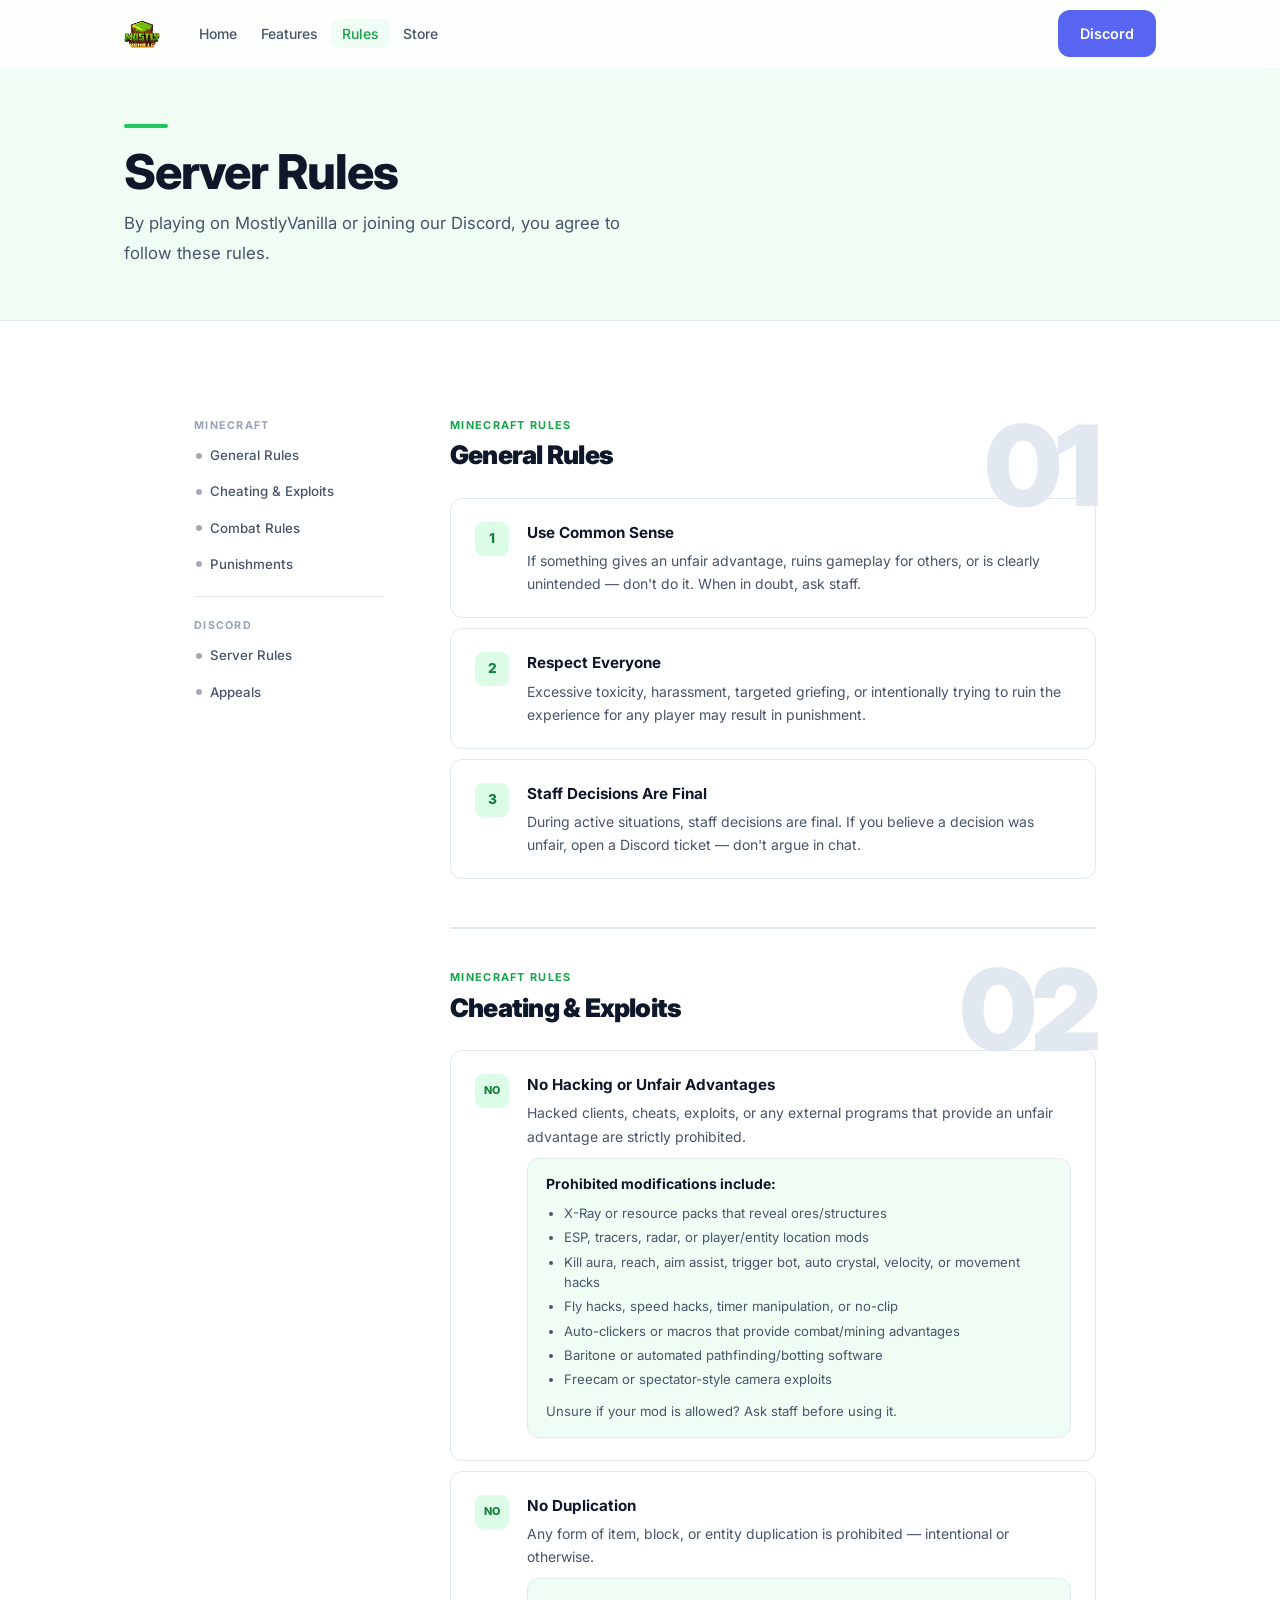
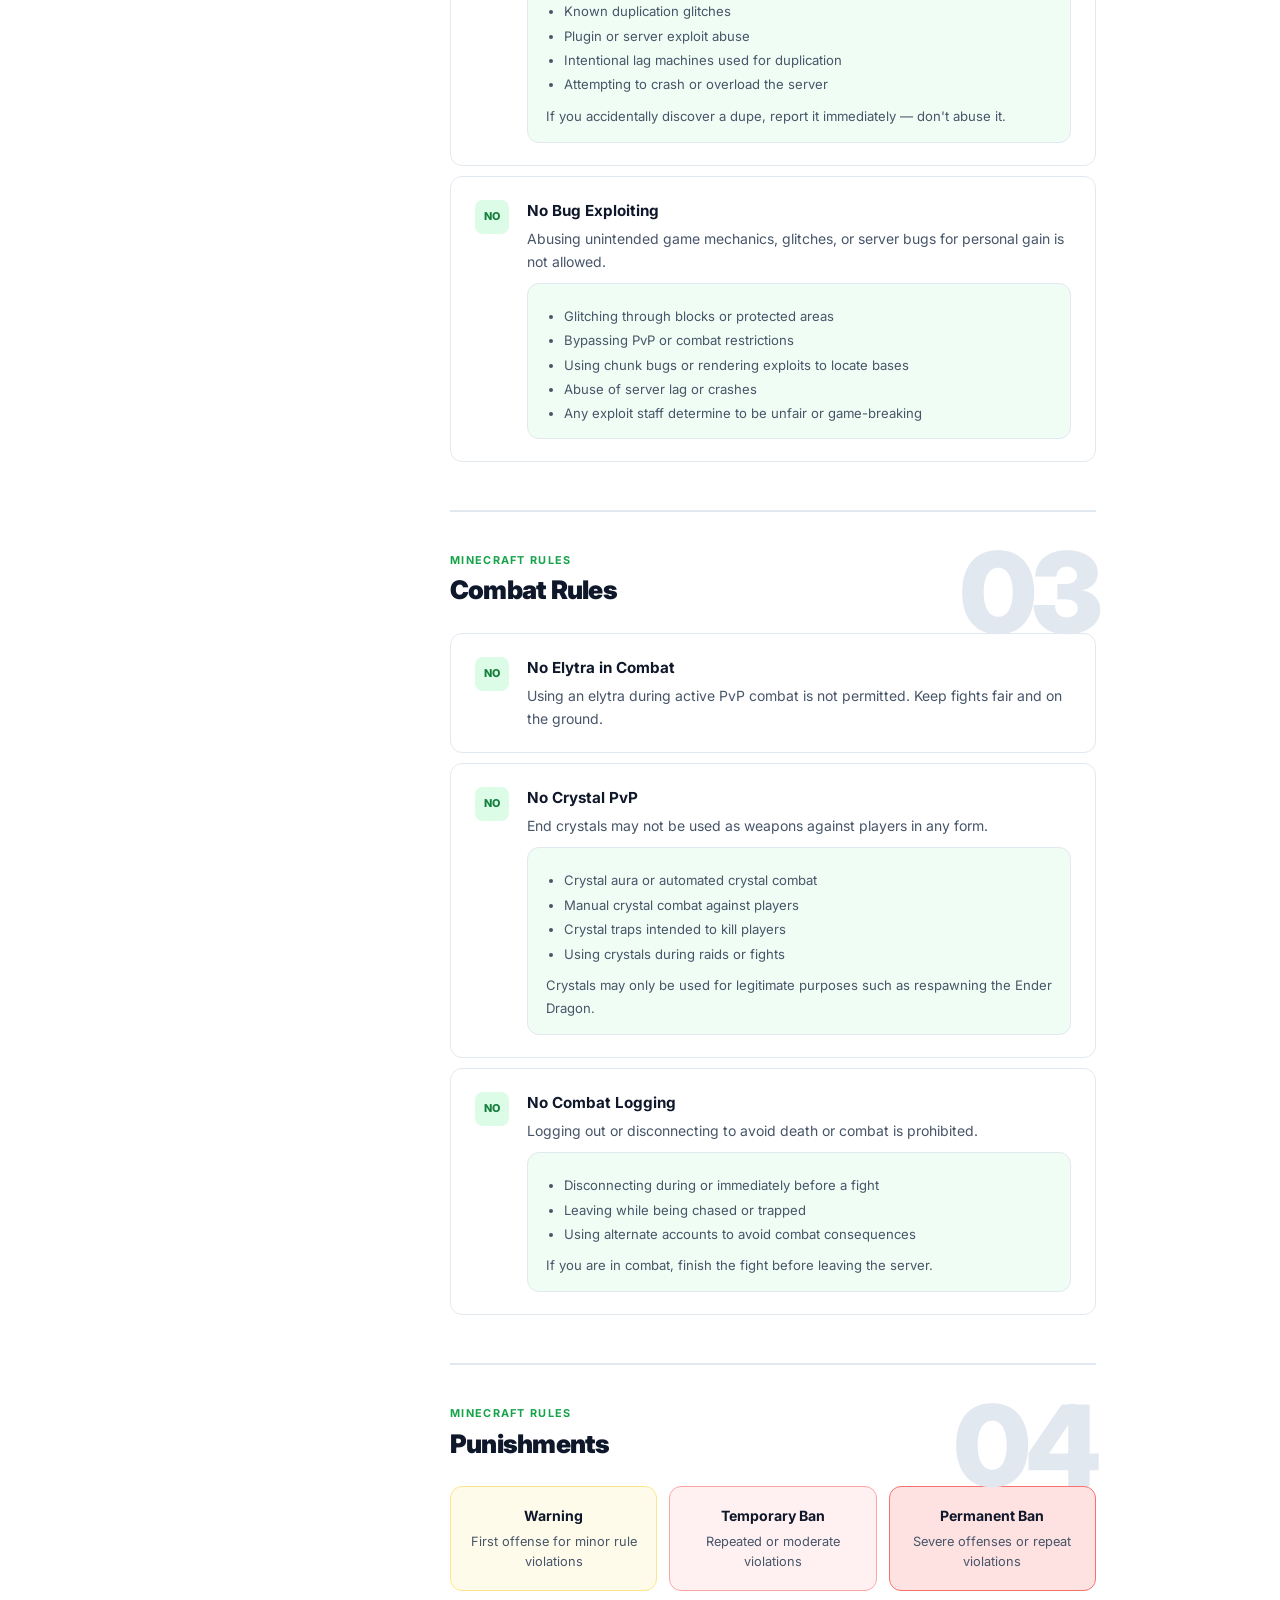
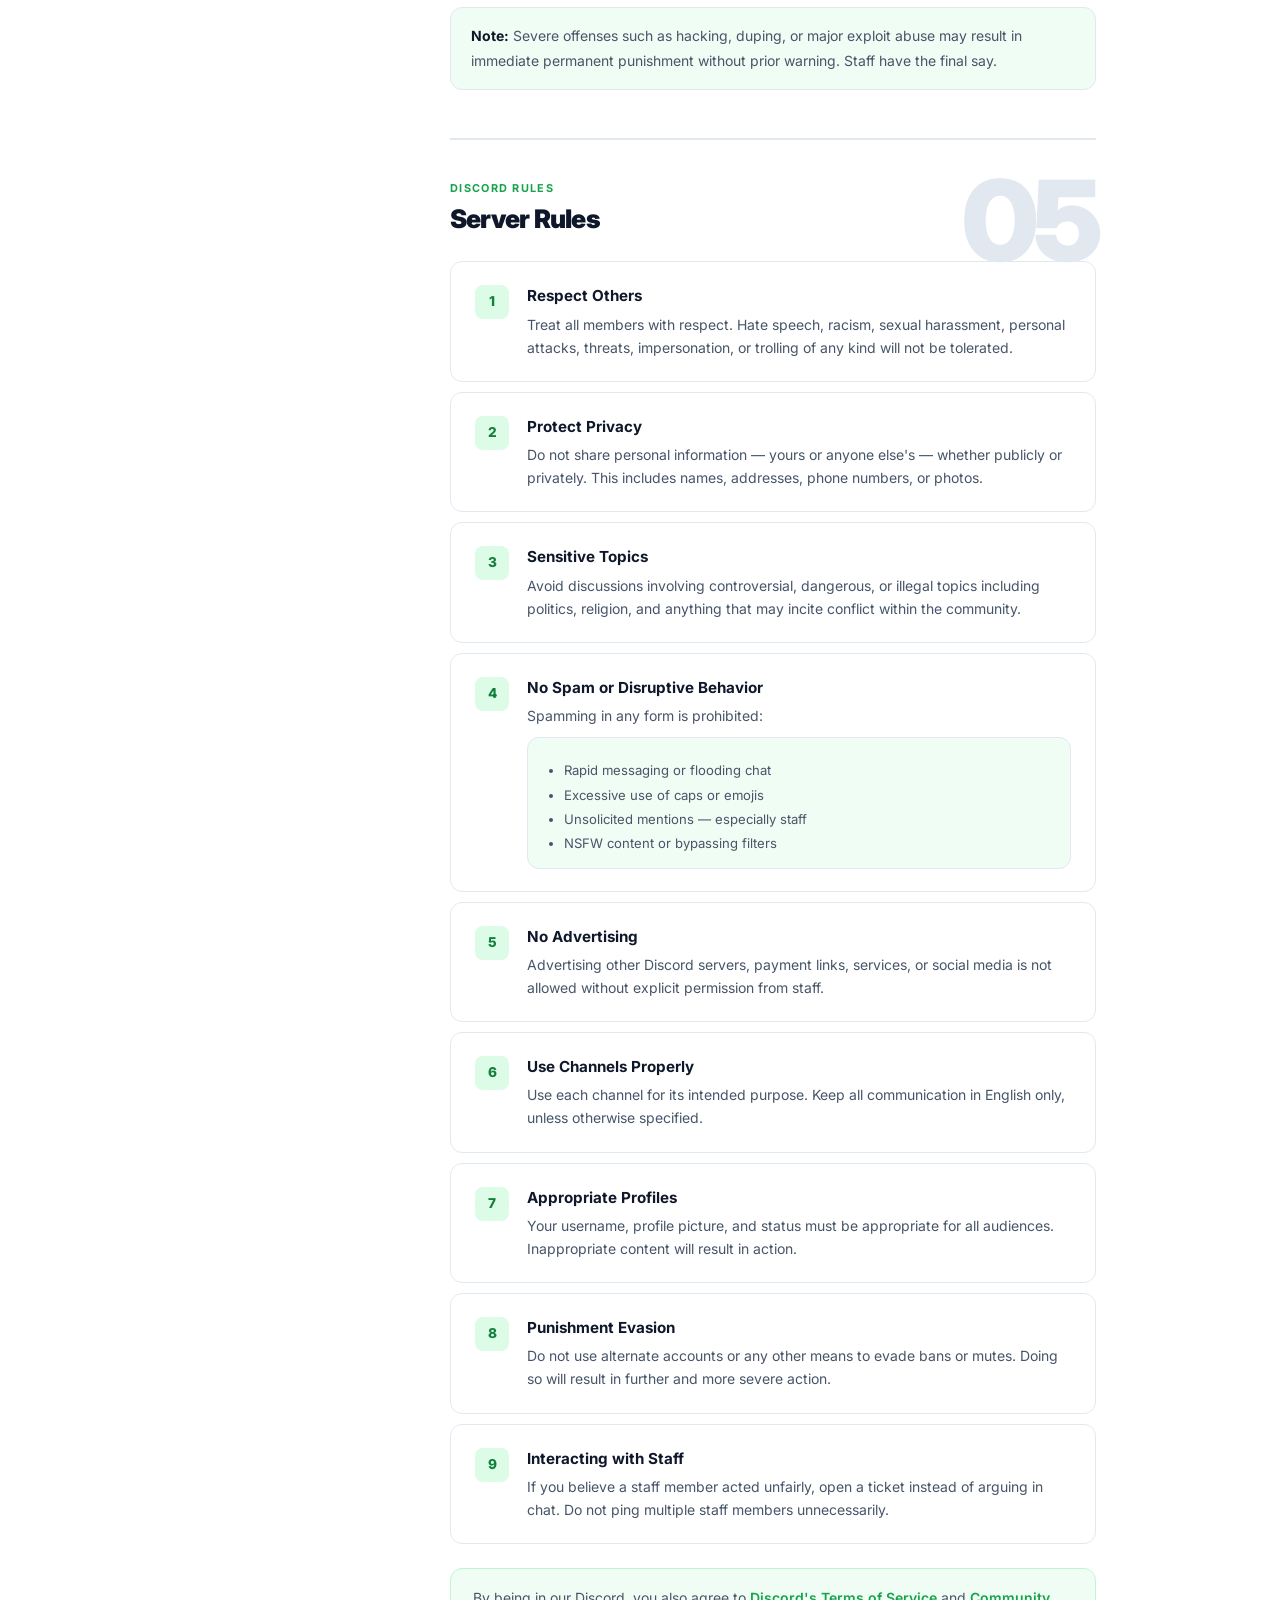
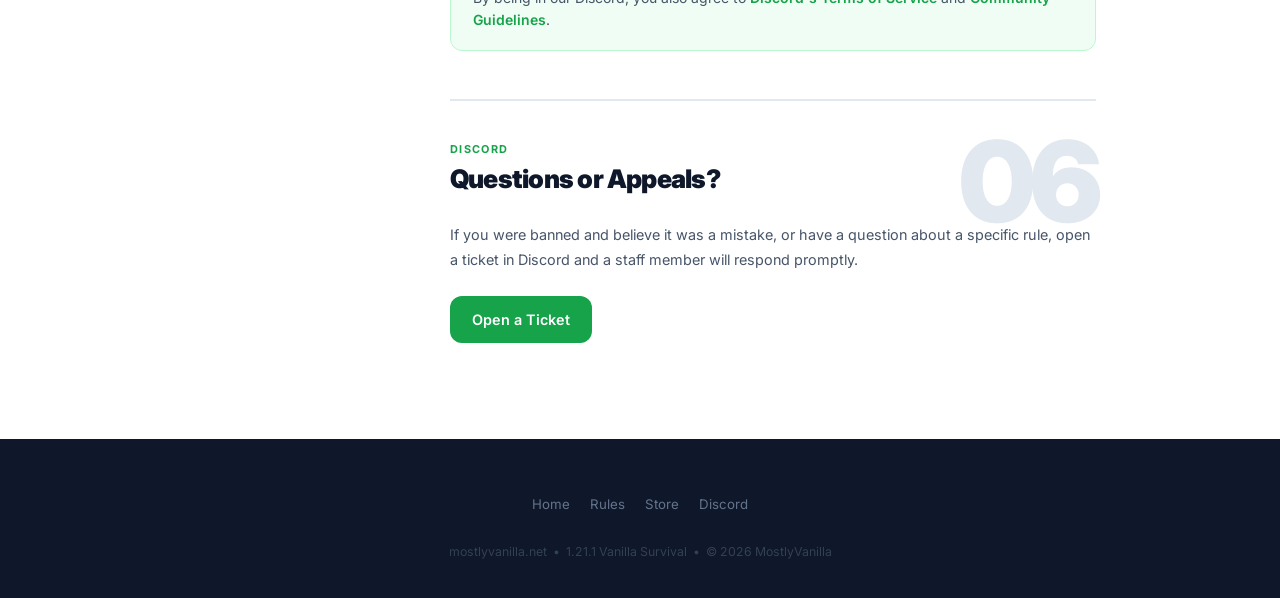
==== commit 87acec08: "Major layout overhaul: split-screen hero, marquee strip, editorial feature list, dark stats section," ====
--- a/rules.html
+++ b/rules.html
@@ -78,6 +78,7 @@
       border-top: 2px solid var(--border);
       padding-top: 40px;
       margin-top: 48px;
+      position: relative;
     }
     .rules-chapter:first-of-type { border-top: none; padding-top: 0; margin-top: 0; }
     .rules-chapter-label {
@@ -87,13 +88,32 @@
       text-transform: uppercase;
       color: var(--green-600);
       margin-bottom: 6px;
+      position: relative;
+      z-index: 1;
     }
     .rules-chapter h2 {
       font-size: 1.6rem;
       font-weight: 900;
       letter-spacing: -.03em;
       margin-bottom: 28px;
-    }
+      position: relative;
+      z-index: 1;
+    }
+    .rules-chapter[data-num]::before {
+      content: attr(data-num);
+      position: absolute;
+      top: 24px;
+      right: 0;
+      font-size: 7rem;
+      font-weight: 900;
+      color: var(--border);
+      letter-spacing: -.05em;
+      line-height: 1;
+      pointer-events: none;
+      user-select: none;
+      z-index: 0;
+    }
+    .rules-chapter:first-of-type[data-num]::before { top: -8px; }
 
     .sub-rule {
       margin-top: 10px;
@@ -191,7 +211,7 @@
         <div class="rules-content">
 
           <!-- ── MINECRAFT ── -->
-          <div class="rules-chapter" id="mc-general">
+          <div class="rules-chapter" id="mc-general" data-num="01">
             <div class="rules-chapter-label">Minecraft Rules</div>
             <h2>General Rules</h2>
 
@@ -220,7 +240,7 @@
             </div>
           </div>
 
-          <div class="rules-chapter" id="mc-cheating">
+          <div class="rules-chapter" id="mc-cheating" data-num="02">
             <div class="rules-chapter-label">Minecraft Rules</div>
             <h2>Cheating &amp; Exploits</h2>
 
@@ -280,7 +300,7 @@
             </div>
           </div>
 
-          <div class="rules-chapter" id="mc-combat">
+          <div class="rules-chapter" id="mc-combat" data-num="03">
             <div class="rules-chapter-label">Minecraft Rules</div>
             <h2>Combat Rules</h2>
 
@@ -326,7 +346,7 @@
             </div>
           </div>
 
-          <div class="rules-chapter" id="mc-punish">
+          <div class="rules-chapter" id="mc-punish" data-num="04">
             <div class="rules-chapter-label">Minecraft Rules</div>
             <h2>Punishments</h2>
             <div class="punish-grid">
@@ -349,7 +369,7 @@
           </div>
 
           <!-- ── DISCORD ── -->
-          <div class="rules-chapter" id="dc-rules">
+          <div class="rules-chapter" id="dc-rules" data-num="05">
             <div class="rules-chapter-label">Discord Rules</div>
             <h2>Server Rules</h2>
 
@@ -433,7 +453,7 @@
           </div>
 
           <!-- Appeal -->
-          <div class="rules-chapter" id="dc-appeal">
+          <div class="rules-chapter" id="dc-appeal" data-num="06">
             <div class="rules-chapter-label">Discord</div>
             <h2>Questions or Appeals?</h2>
             <p style="font-size:.9rem;margin-bottom:24px">If you were banned and believe it was a mistake, or have a question about a specific rule, open a ticket in Discord and a staff member will respond promptly.</p>
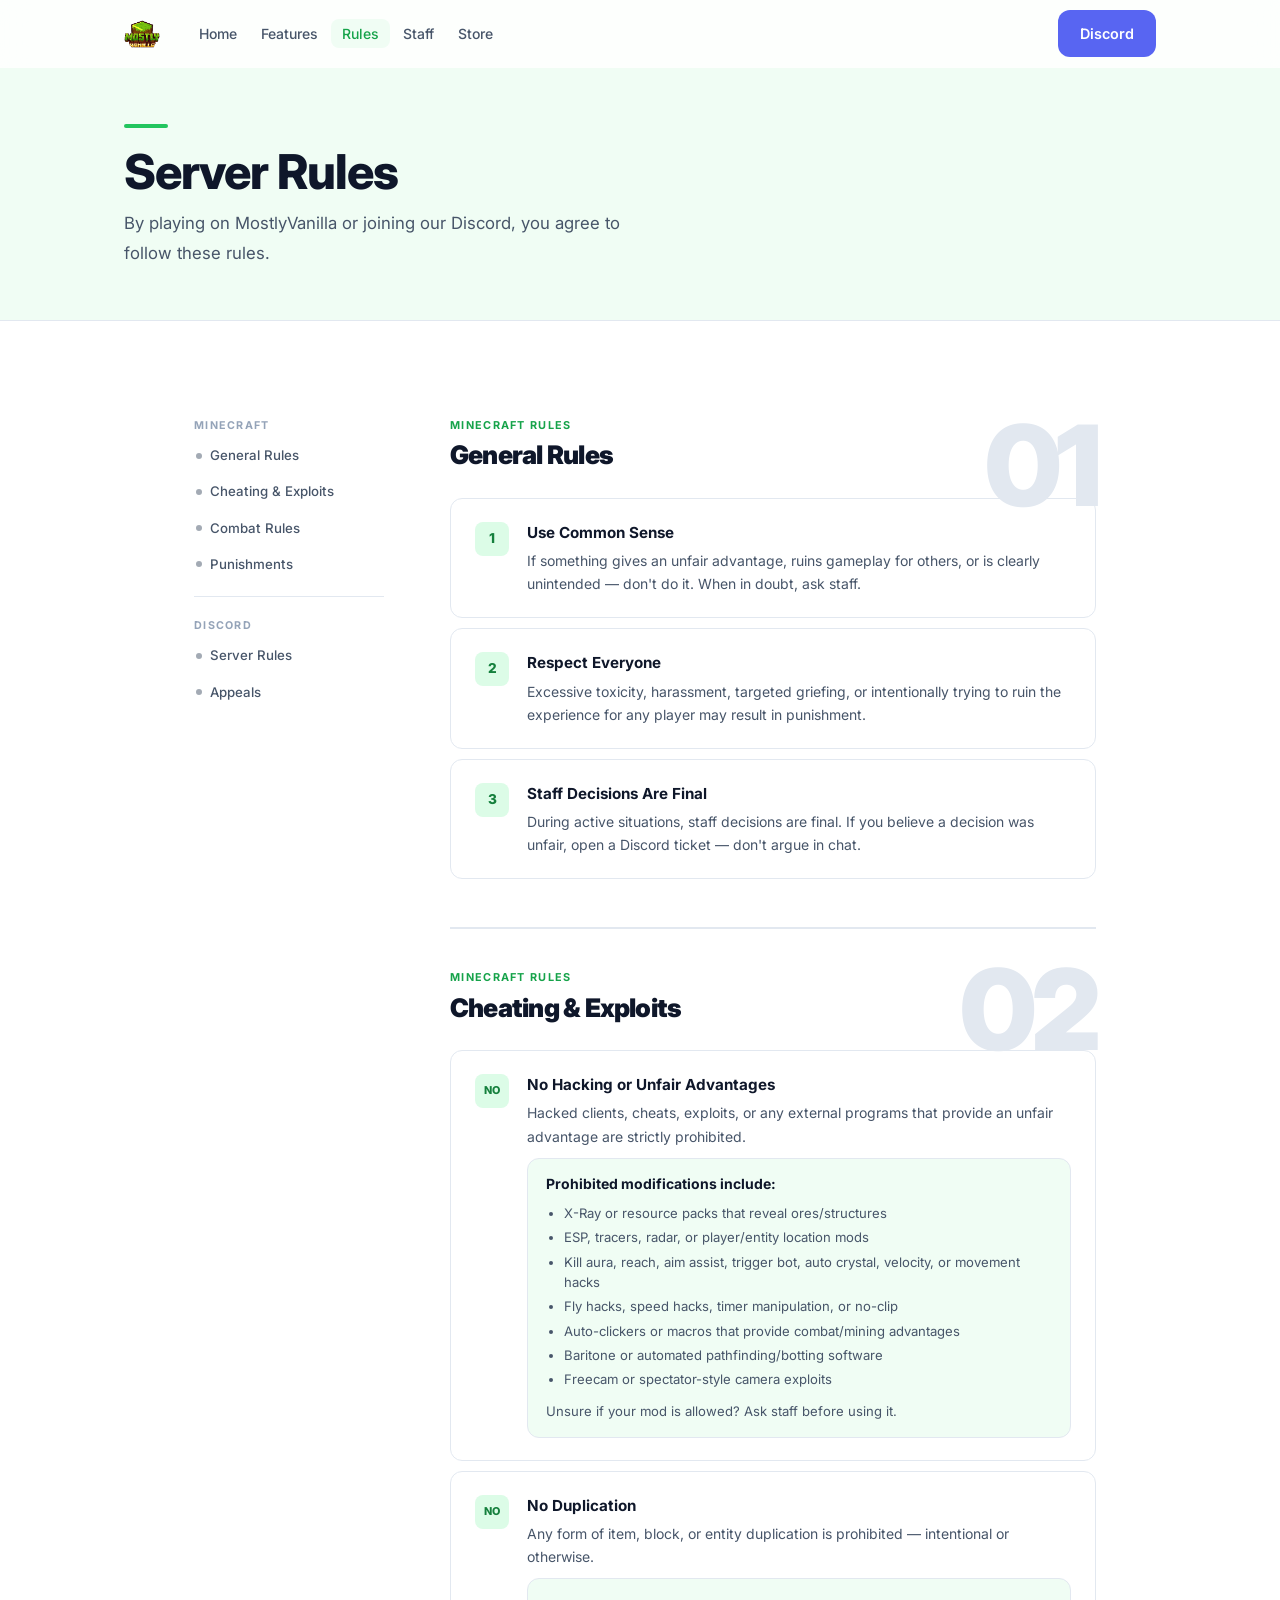
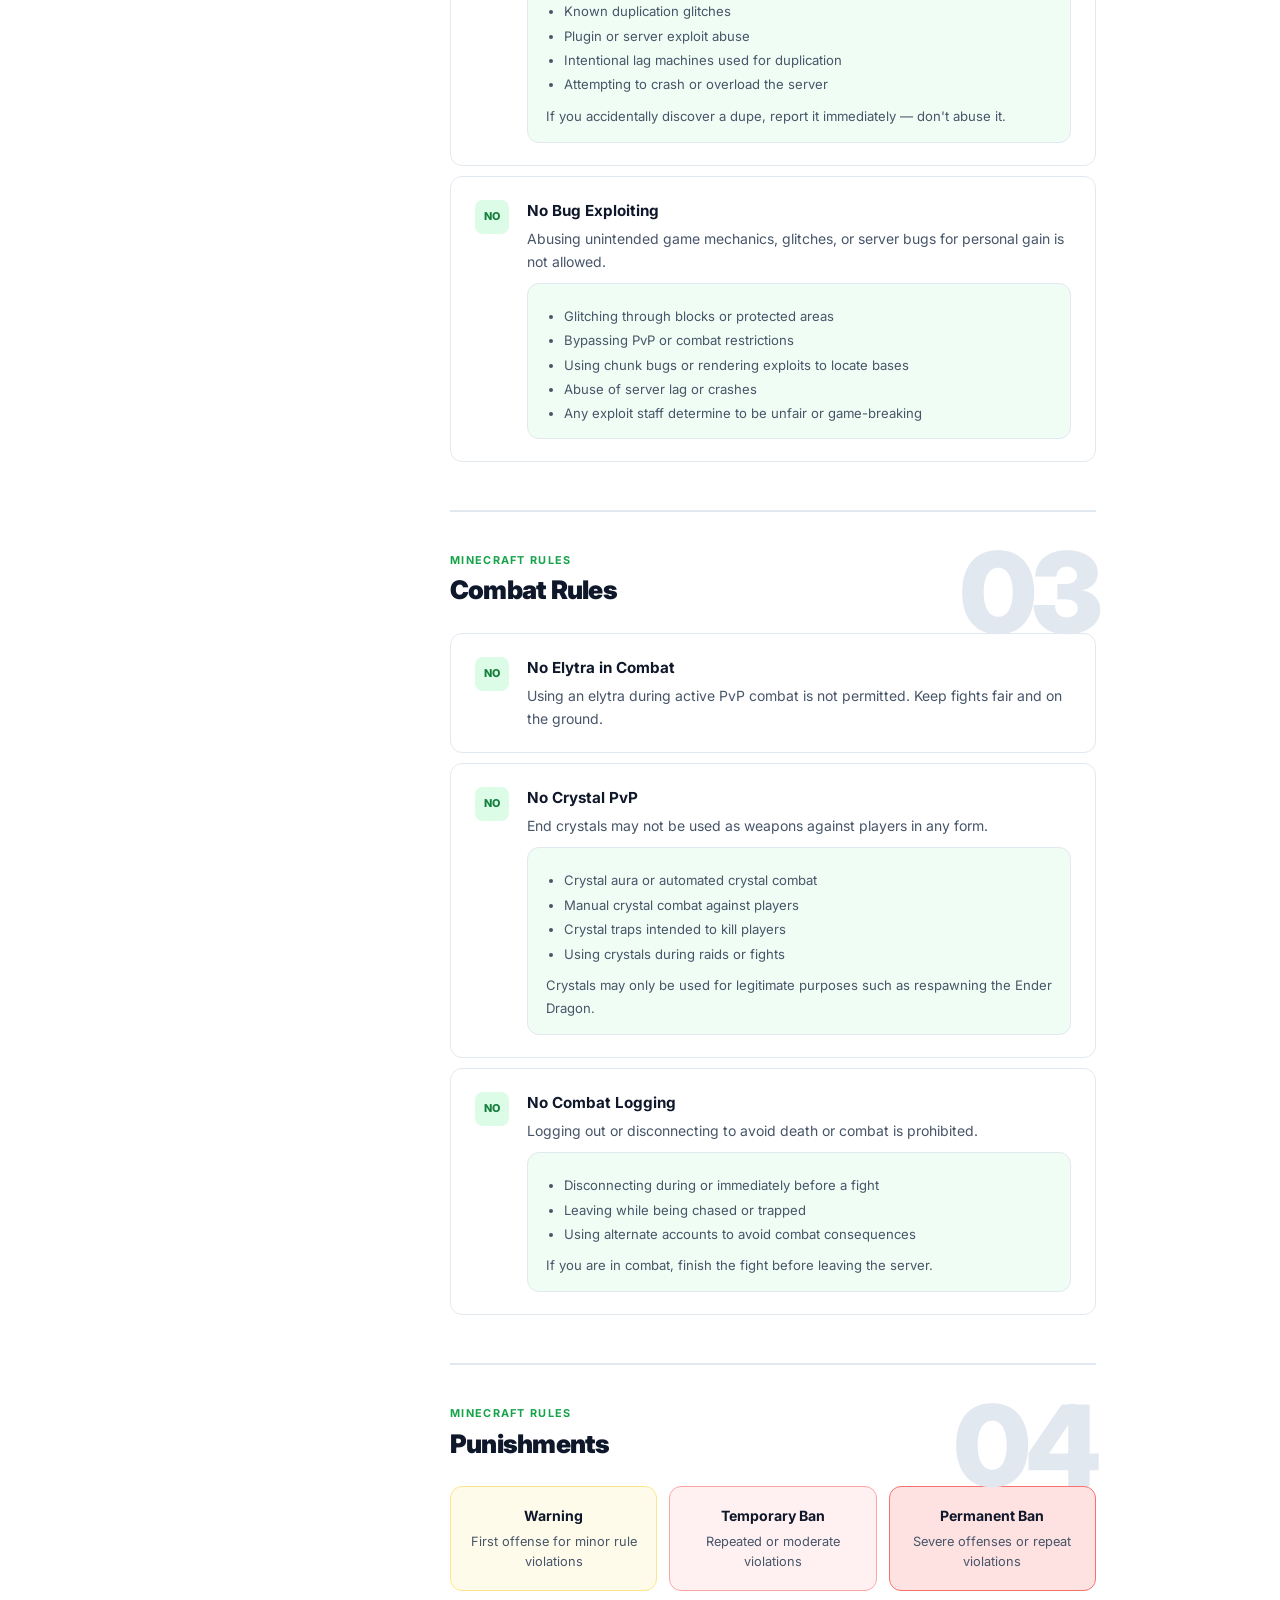
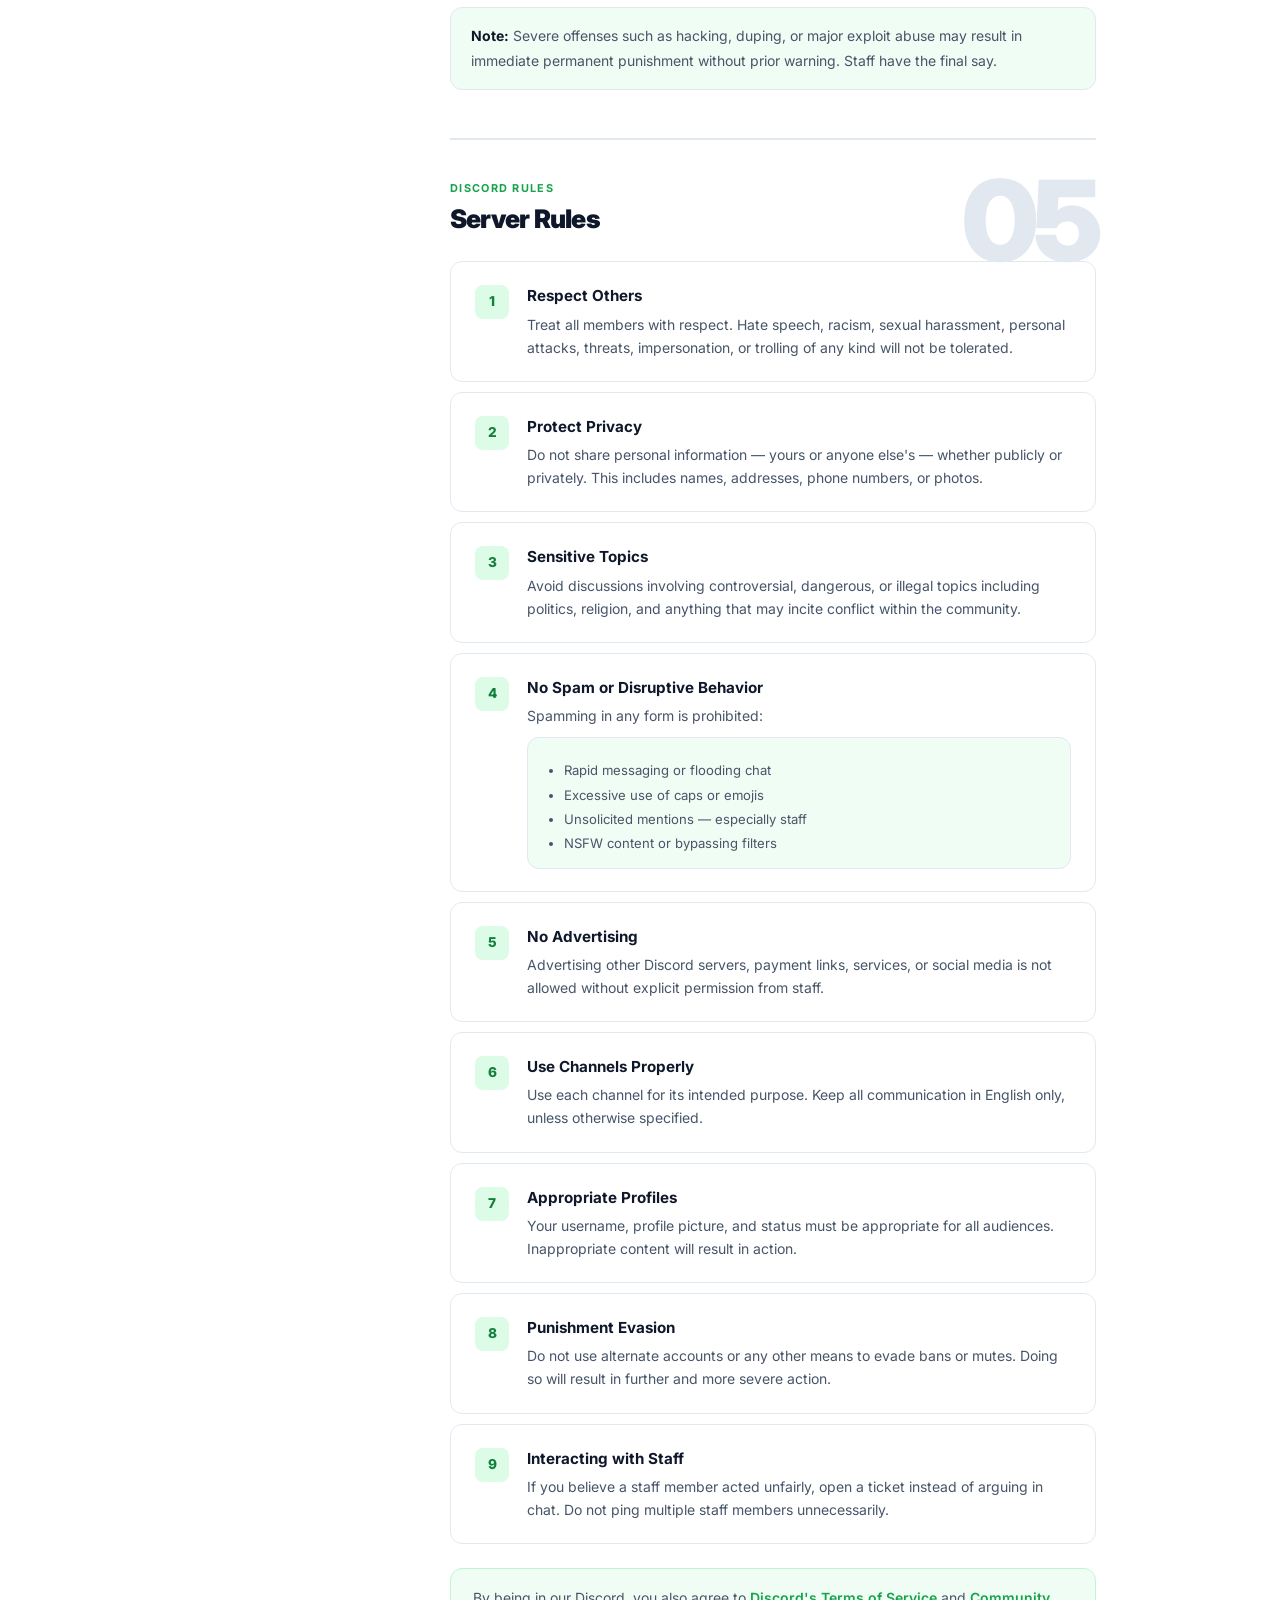
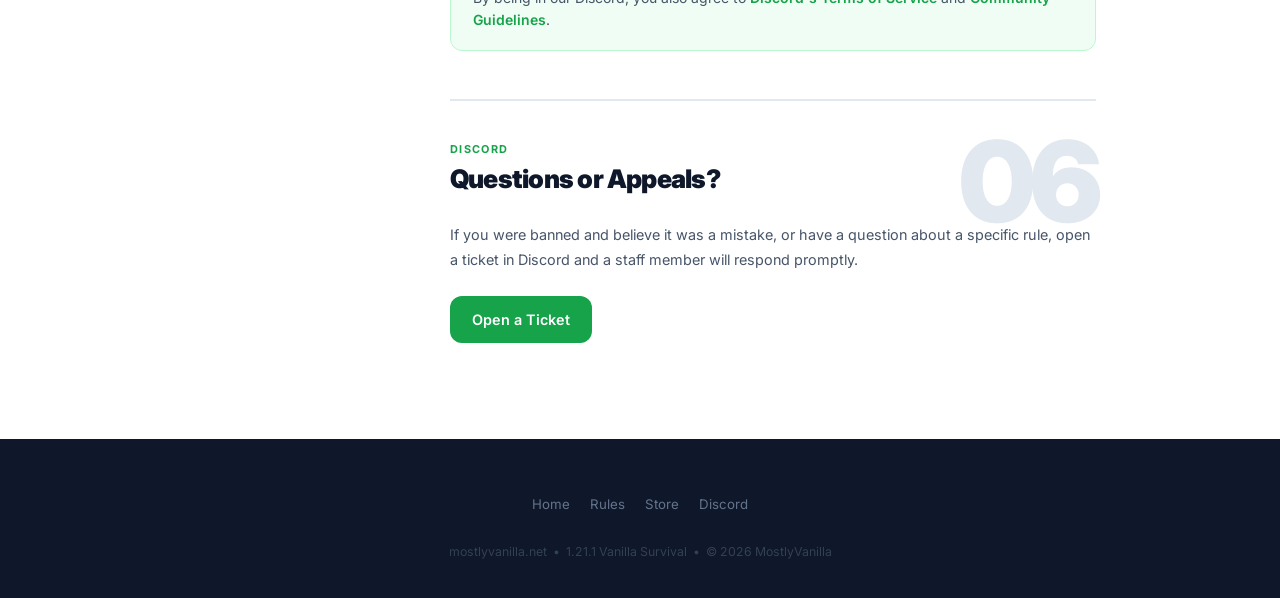
==== commit 2cbff57e: "Add staff page with GooseWithAK, Frxchozen, Merenity, Bob; add Staff to nav on all pages Co-Authored" ====
--- a/rules.html
+++ b/rules.html
@@ -163,6 +163,7 @@
         <li><a href="index.html">Home</a></li>
         <li><a href="index.html#features">Features</a></li>
         <li><a href="rules.html">Rules</a></li>
+        <li><a href="staff.html">Staff</a></li>
         <li><a href="store.html">Store</a></li>
       </ul>
       <a href="https://discord.gg/9JXmgugr8D" target="_blank" rel="noopener noreferrer" class="btn btn-discord nav-discord-btn">Discord</a>
@@ -176,6 +177,7 @@
     <a href="index.html">Home</a>
     <a href="index.html#features">Features</a>
     <a href="rules.html">Rules</a>
+    <a href="staff.html">Staff</a>
     <a href="store.html">Store</a>
     <a href="https://discord.gg/9JXmgugr8D" target="_blank" rel="noopener noreferrer" style="color:#5865f2">Discord</a>
   </div>
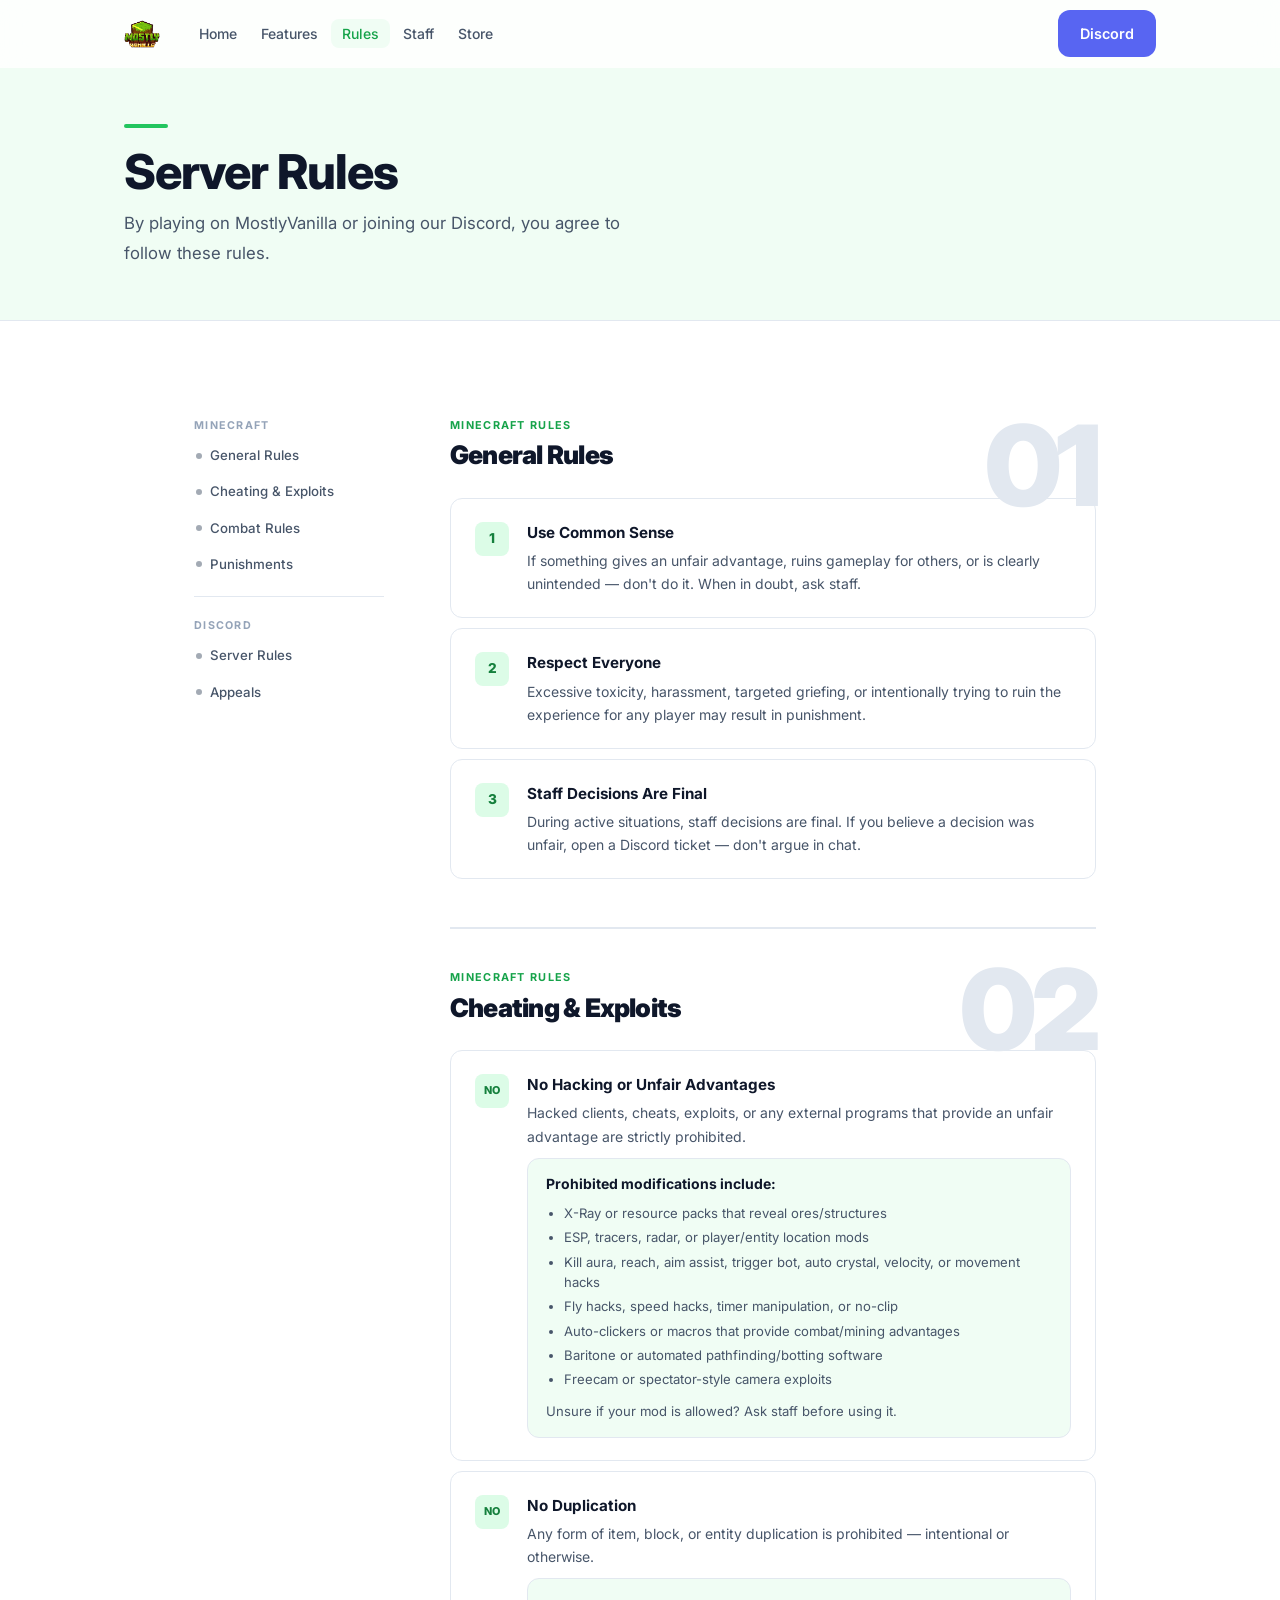
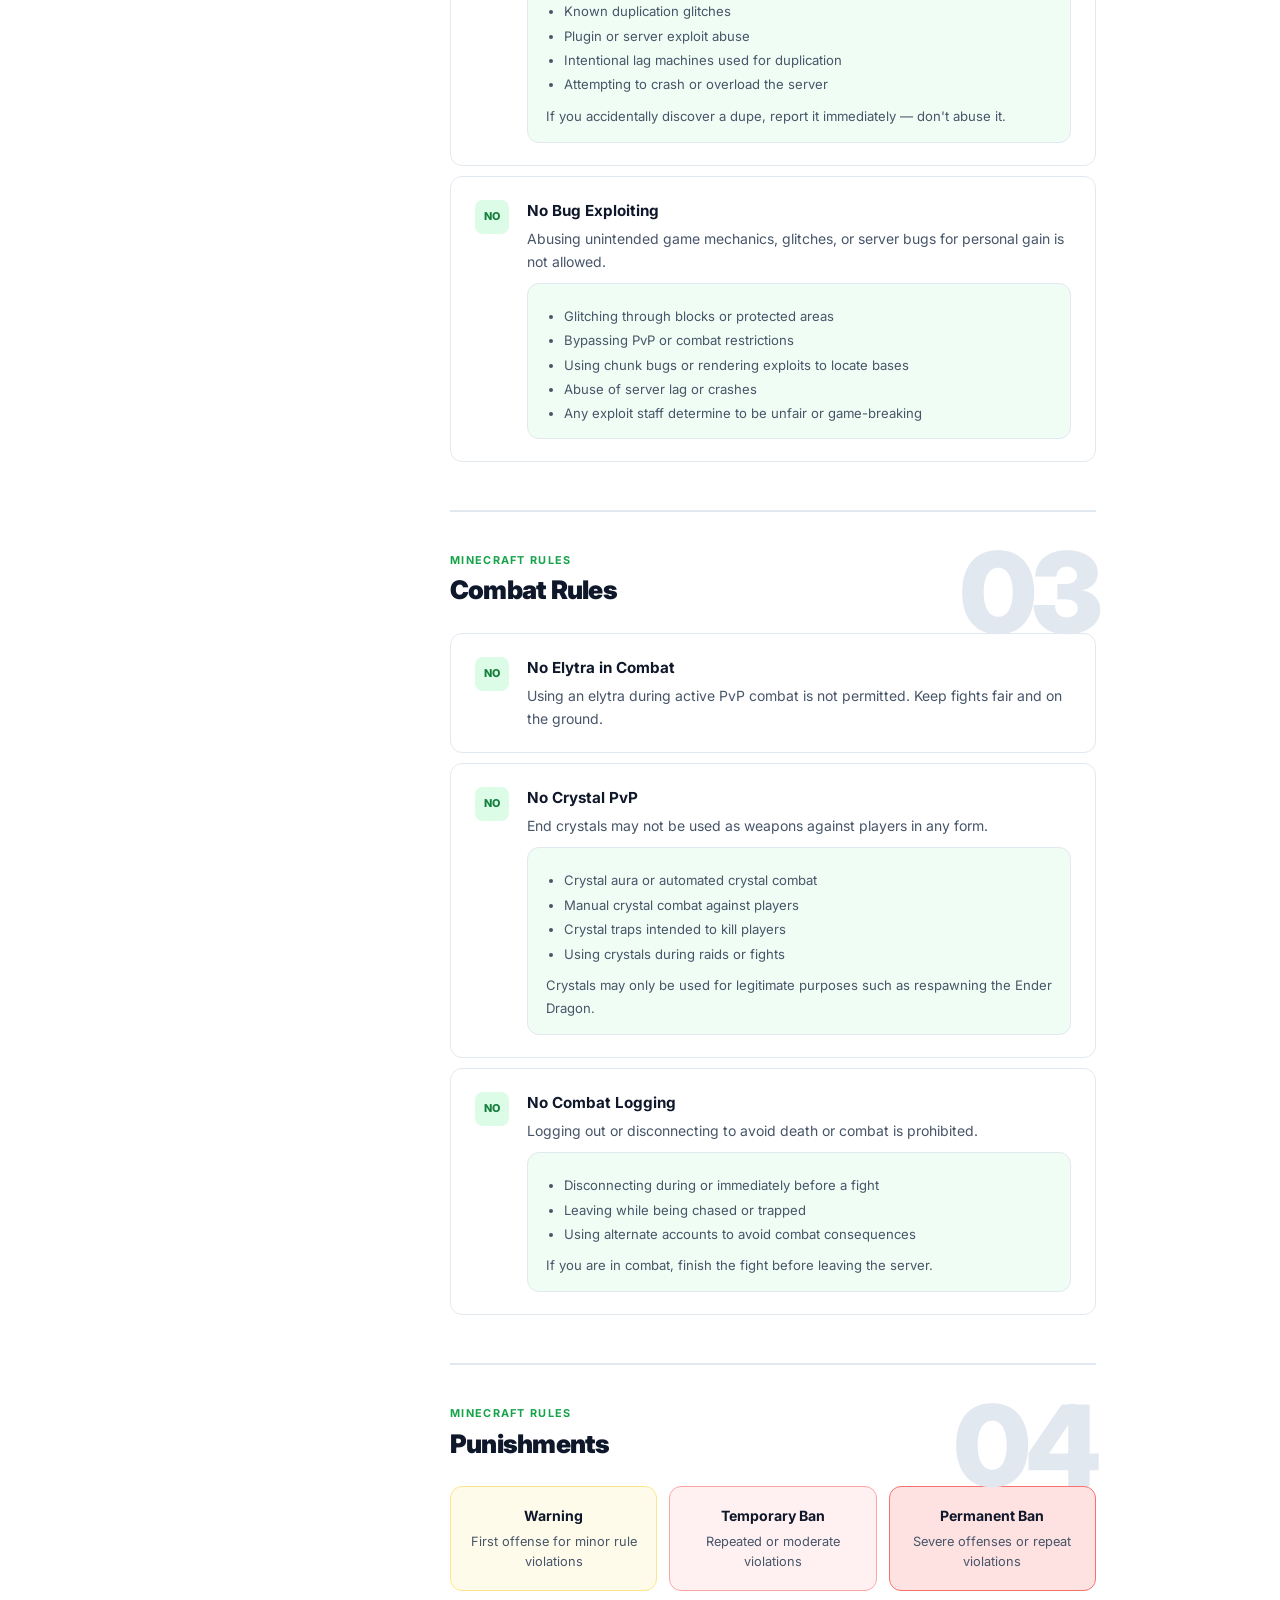
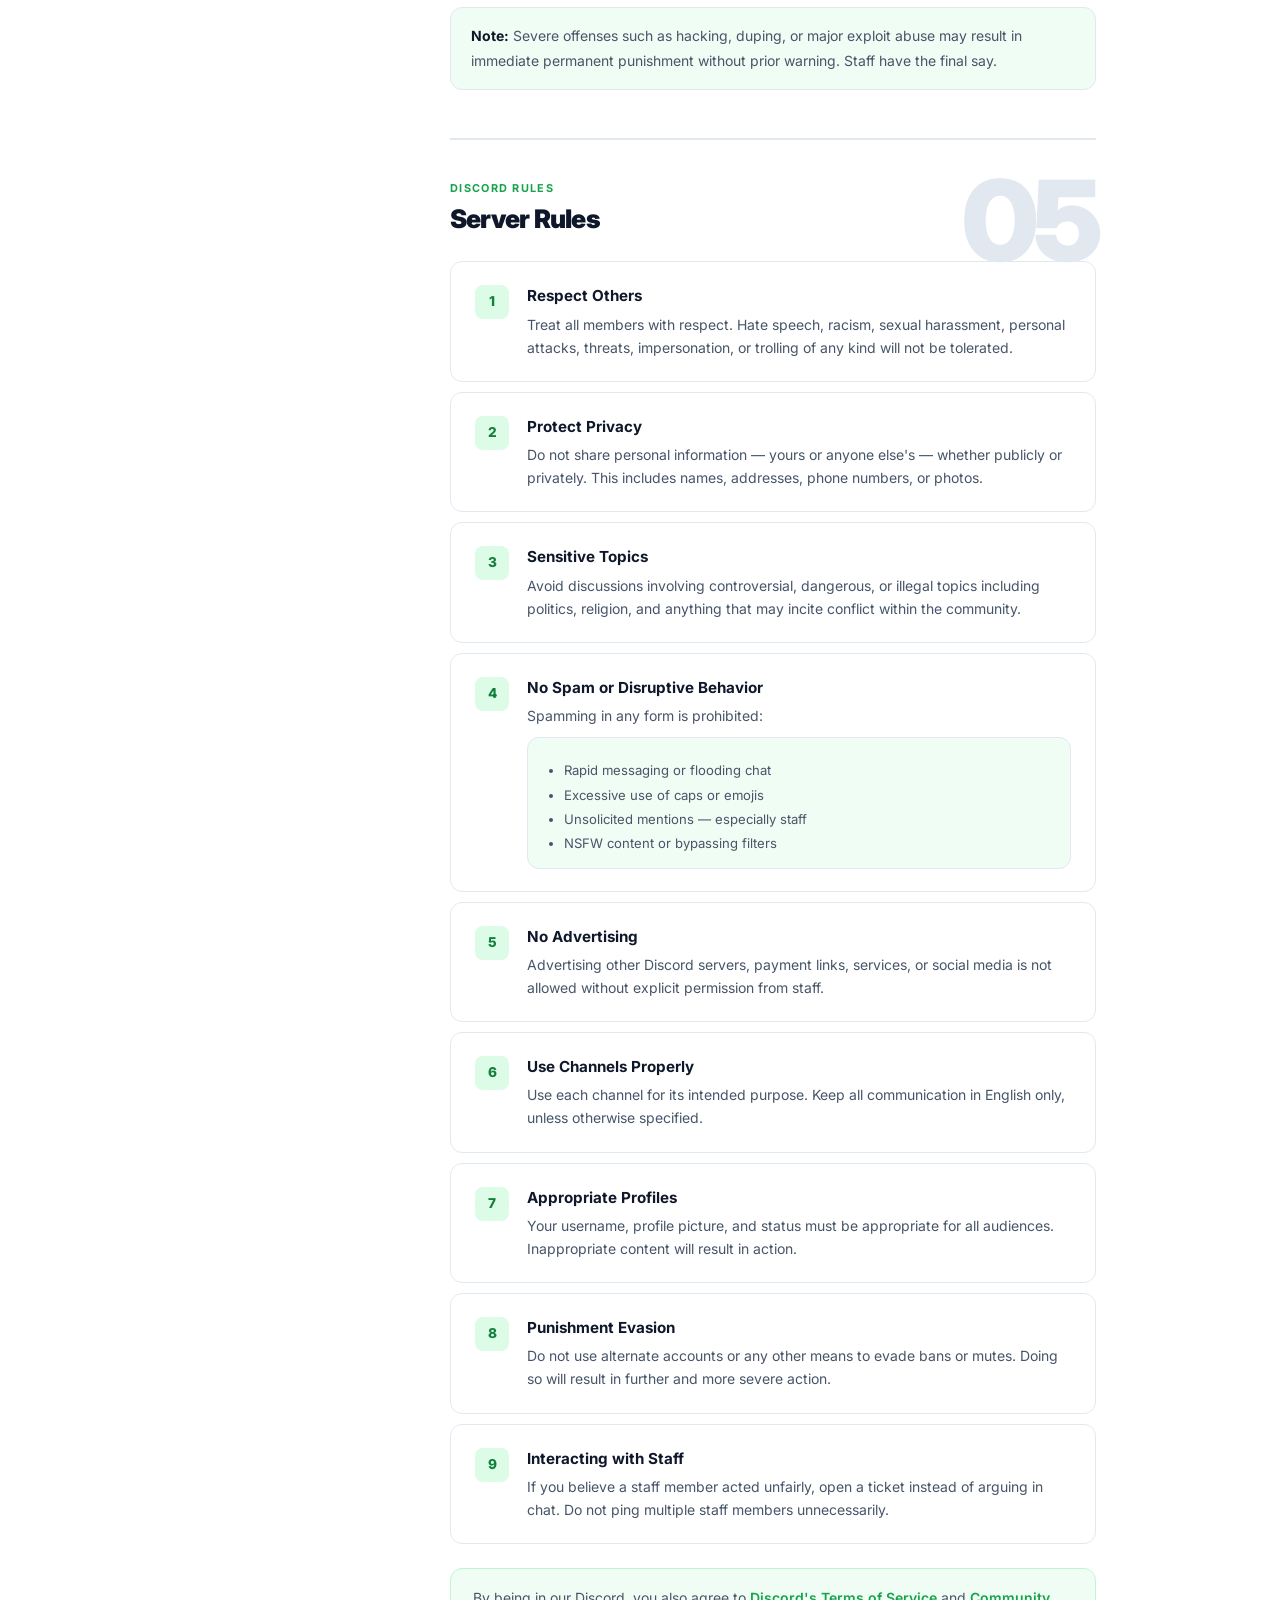
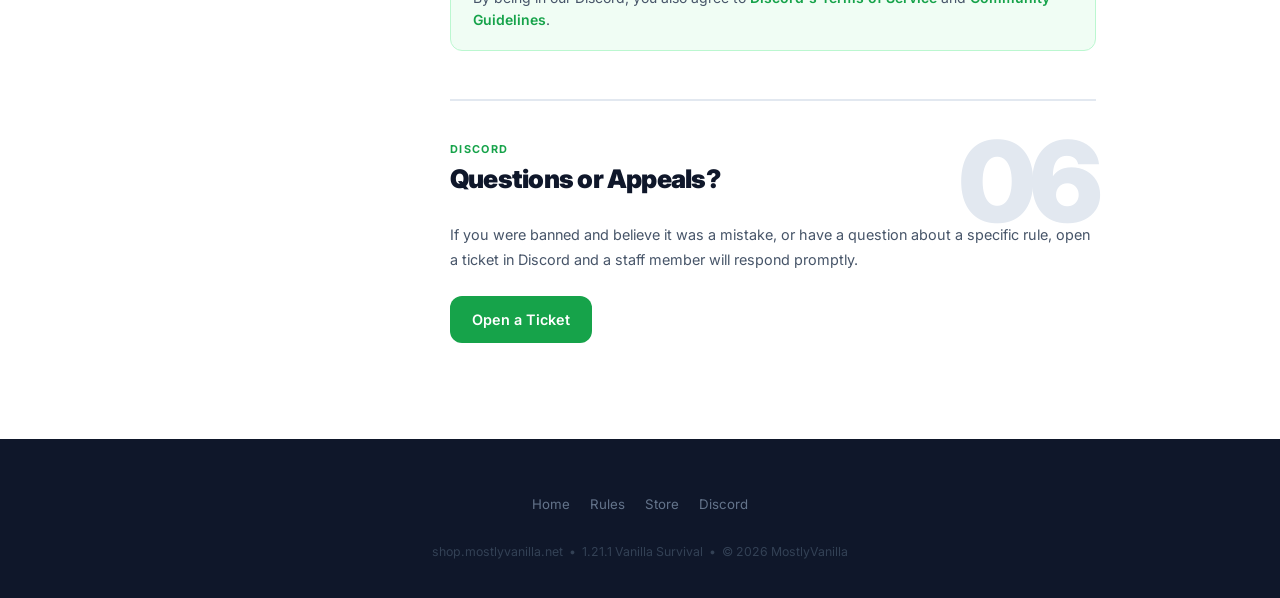
==== commit 5779644b: "Update domain to shop.mostlyvanilla.net in footers; bigger server icon in graphic Co-Authored-By: Cl" ====
--- a/rules.html
+++ b/rules.html
@@ -476,7 +476,7 @@
         <li><a href="store.html">Store</a></li>
         <li><a href="https://discord.gg/9JXmgugr8D" target="_blank" rel="noopener noreferrer">Discord</a></li>
       </ul>
-      <p class="footer-copy">mostlyvanilla.net &nbsp;&bull;&nbsp; 1.21.1 Vanilla Survival &nbsp;&bull;&nbsp; &copy; 2026 MostlyVanilla</p>
+      <p class="footer-copy">shop.mostlyvanilla.net &nbsp;&bull;&nbsp; 1.21.1 Vanilla Survival &nbsp;&bull;&nbsp; &copy; 2026 MostlyVanilla</p>
     </div>
   </footer>
 
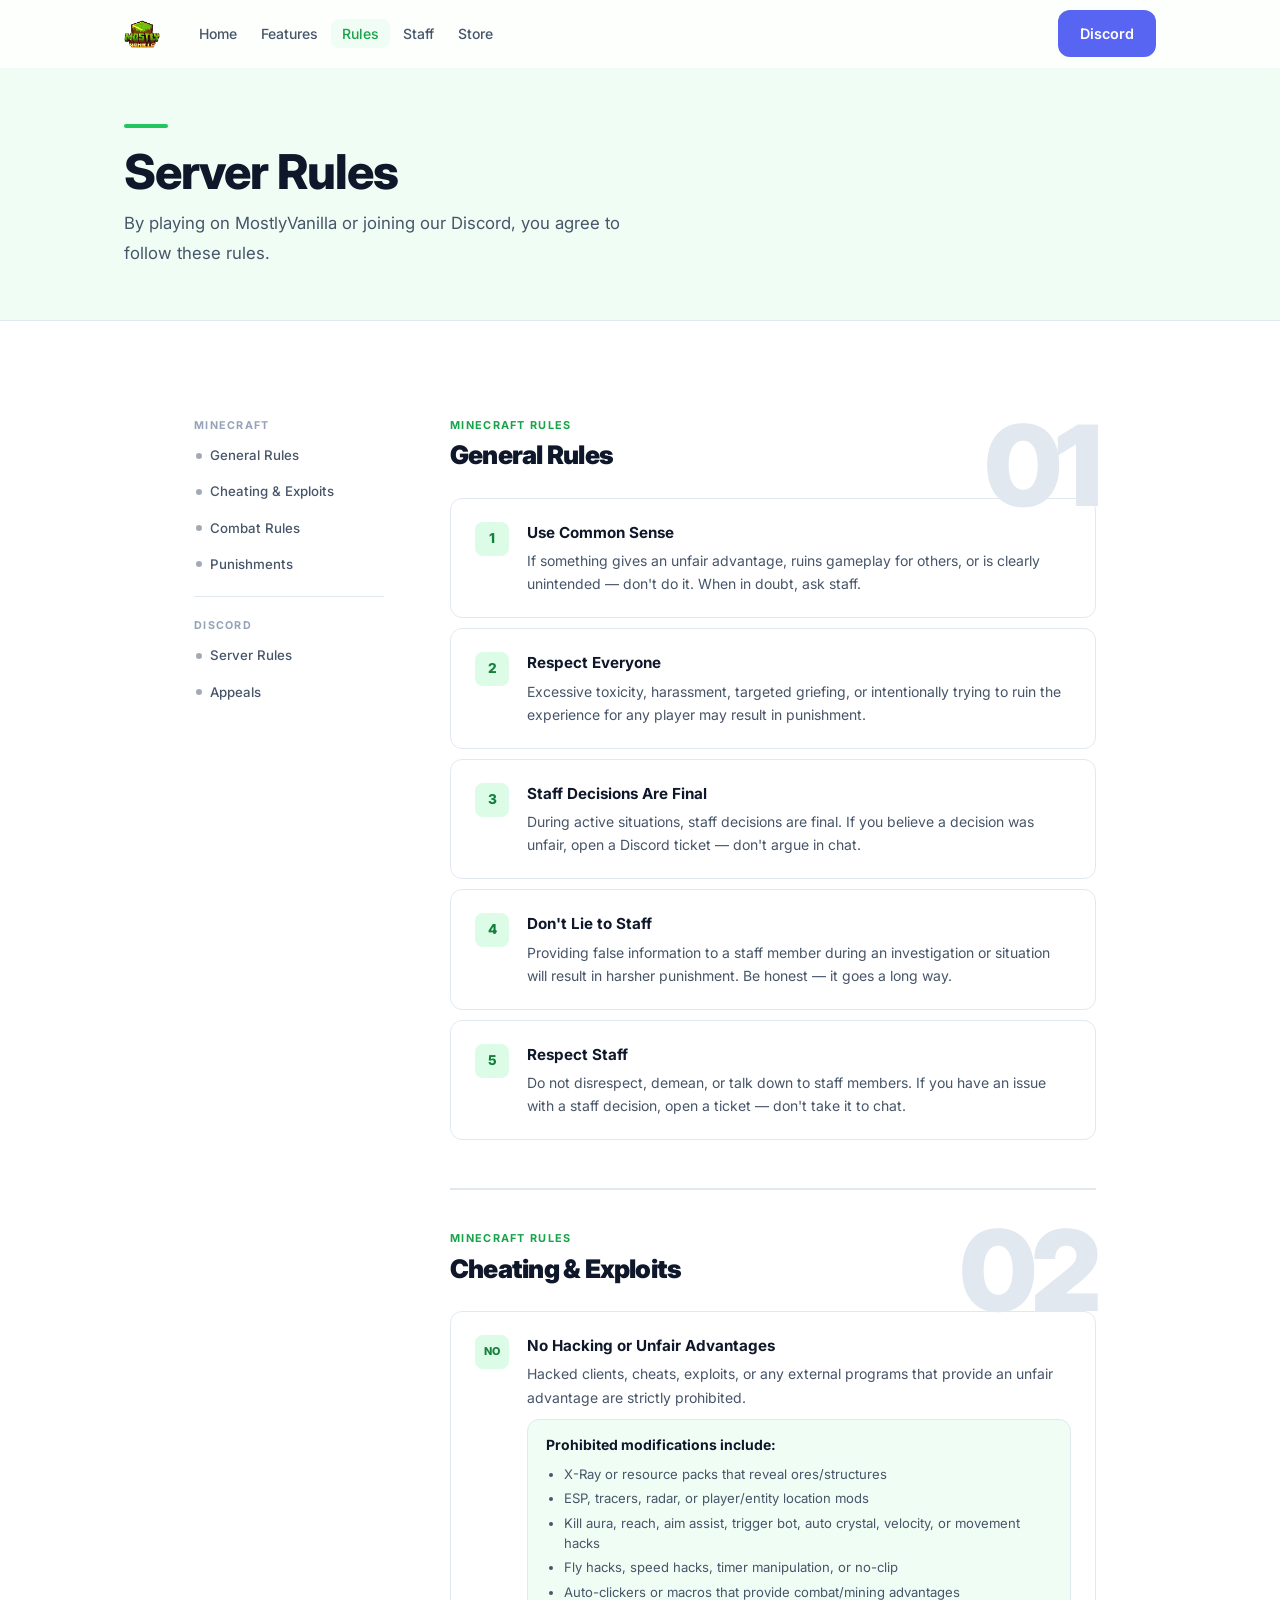
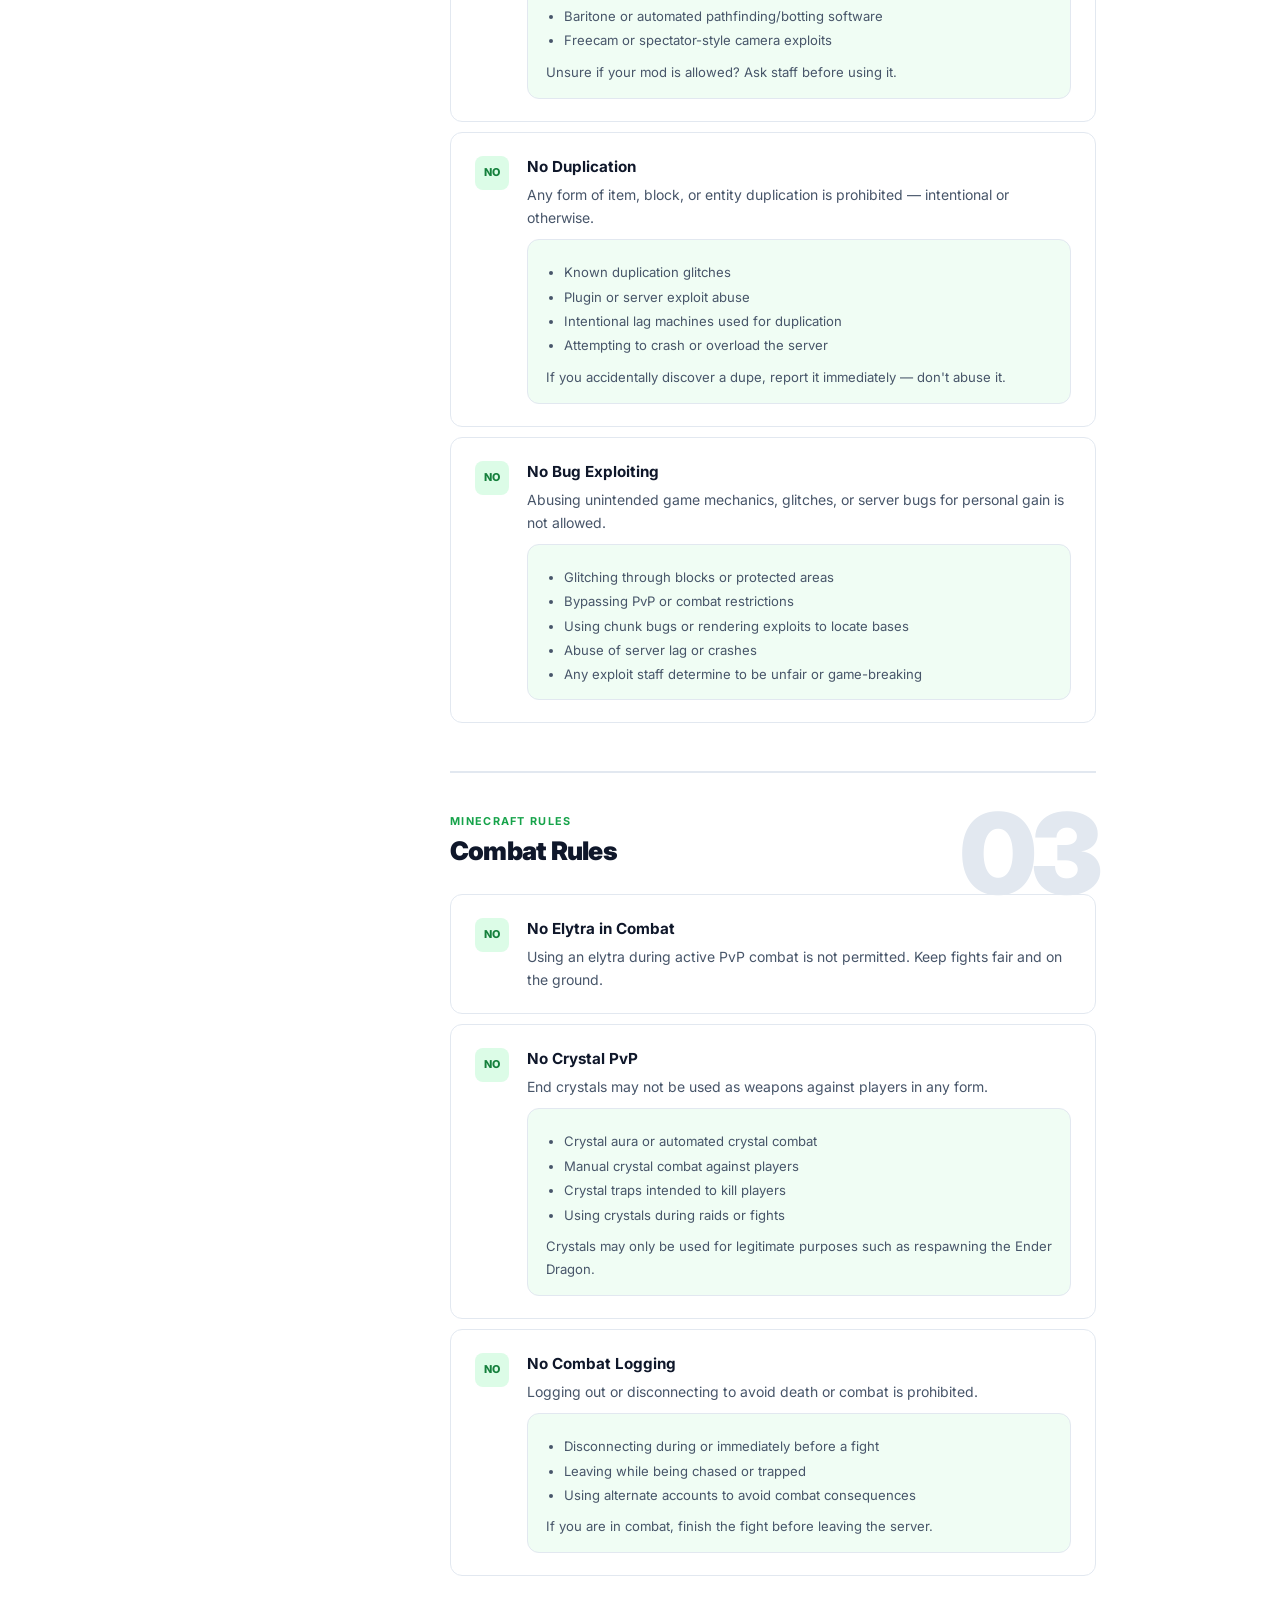
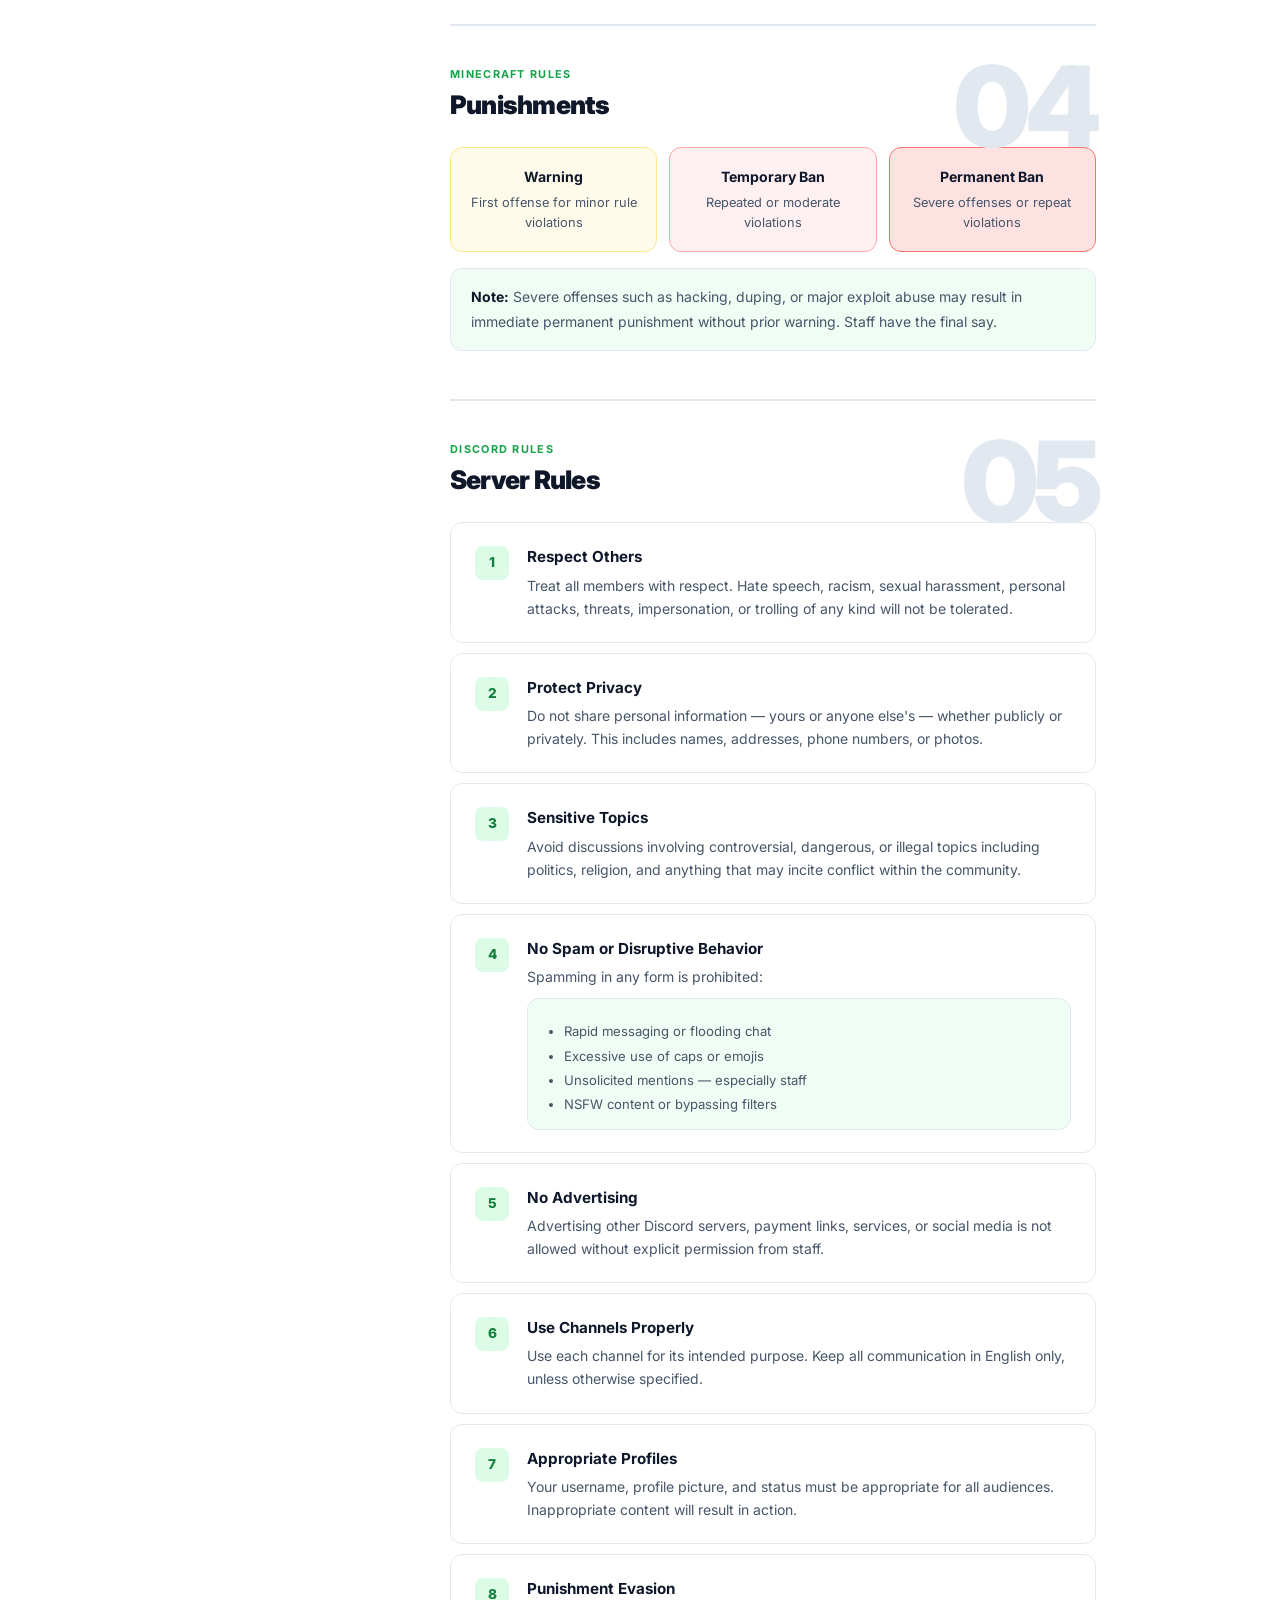
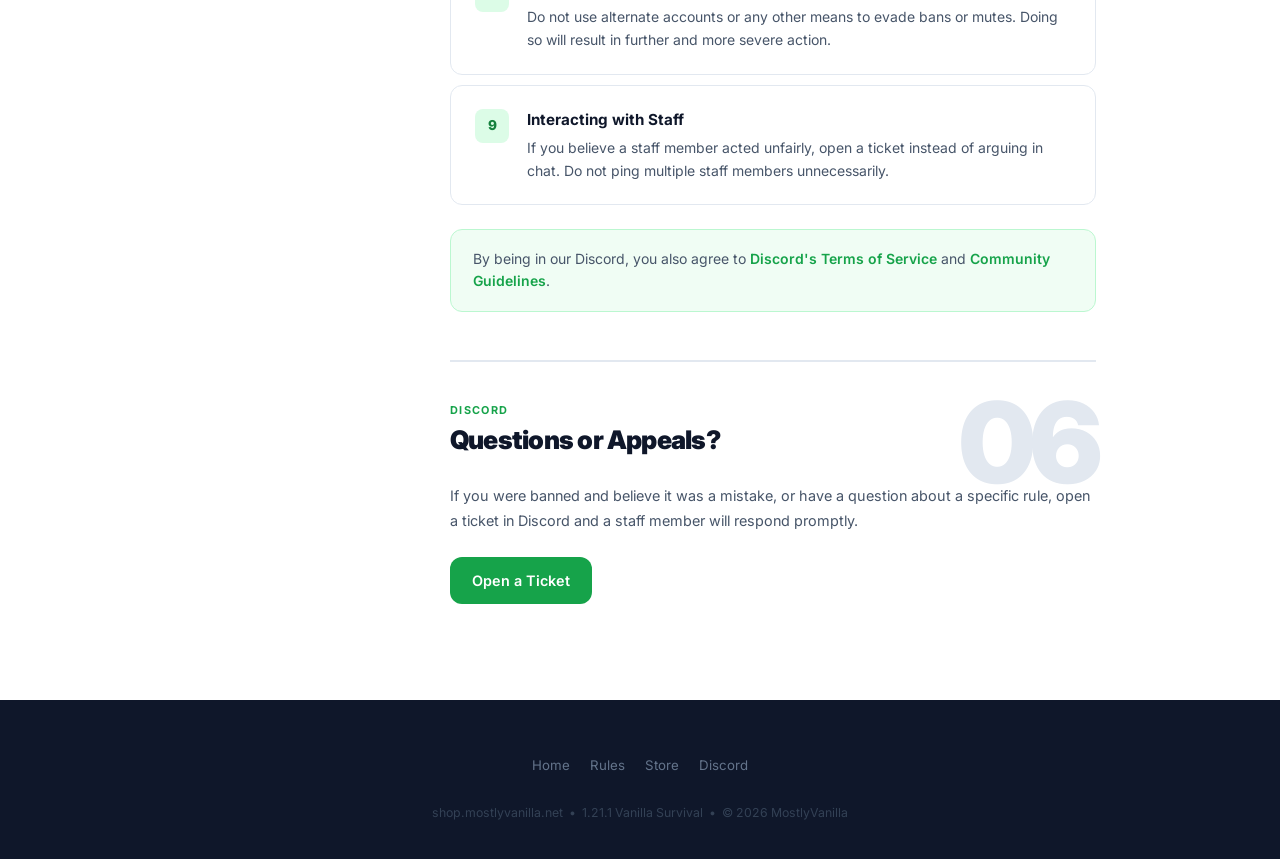
==== commit 32857765: "Add 'Don't Lie to Staff' and 'Respect Staff' rules to General Rules Co-Authored-By: Claude Sonnet 4." ====
--- a/rules.html
+++ b/rules.html
@@ -239,6 +239,20 @@
                   <div class="rule-desc">During active situations, staff decisions are final. If you believe a decision was unfair, open a Discord ticket — don't argue in chat.</div>
                 </div>
               </div>
+              <div class="rule-item">
+                <div class="rule-num">4</div>
+                <div>
+                  <div class="rule-title">Don't Lie to Staff</div>
+                  <div class="rule-desc">Providing false information to a staff member during an investigation or situation will result in harsher punishment. Be honest — it goes a long way.</div>
+                </div>
+              </div>
+              <div class="rule-item">
+                <div class="rule-num">5</div>
+                <div>
+                  <div class="rule-title">Respect Staff</div>
+                  <div class="rule-desc">Do not disrespect, demean, or talk down to staff members. If you have an issue with a staff decision, open a ticket — don't take it to chat.</div>
+                </div>
+              </div>
             </div>
           </div>
 
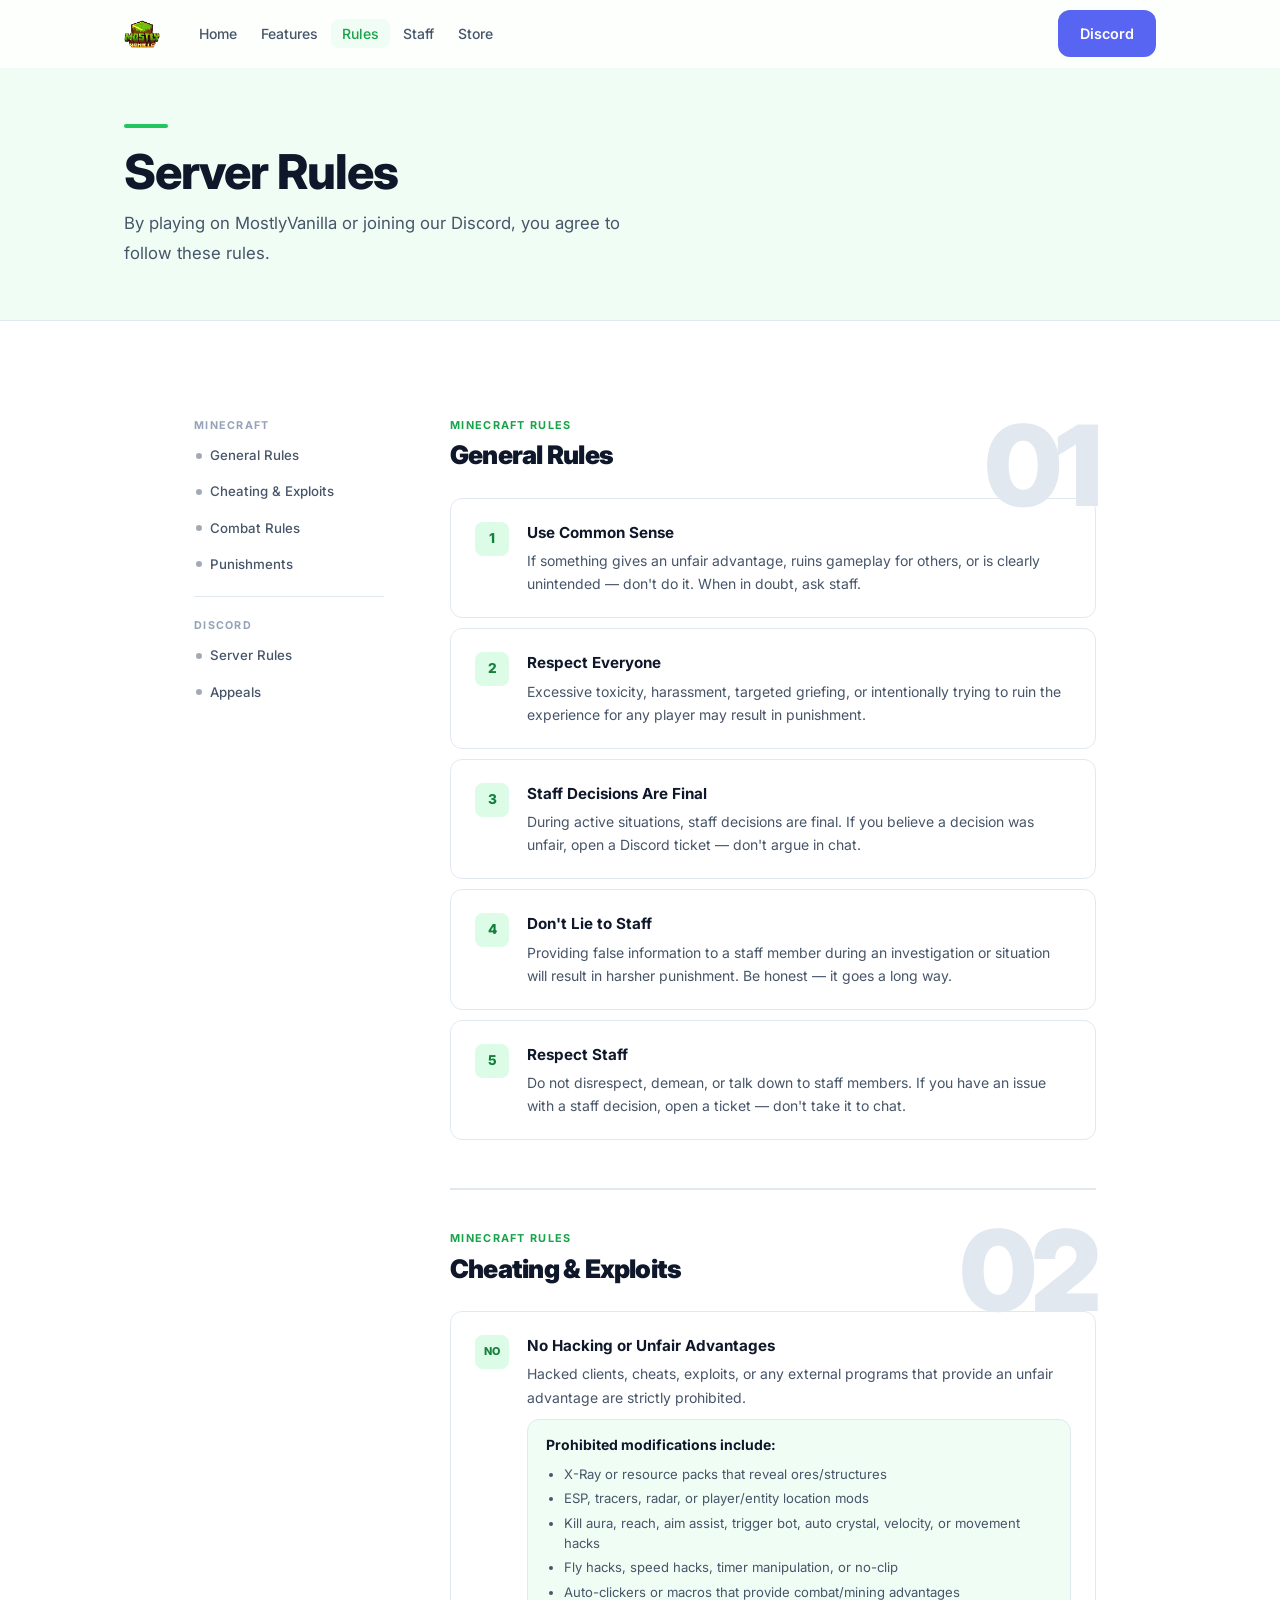
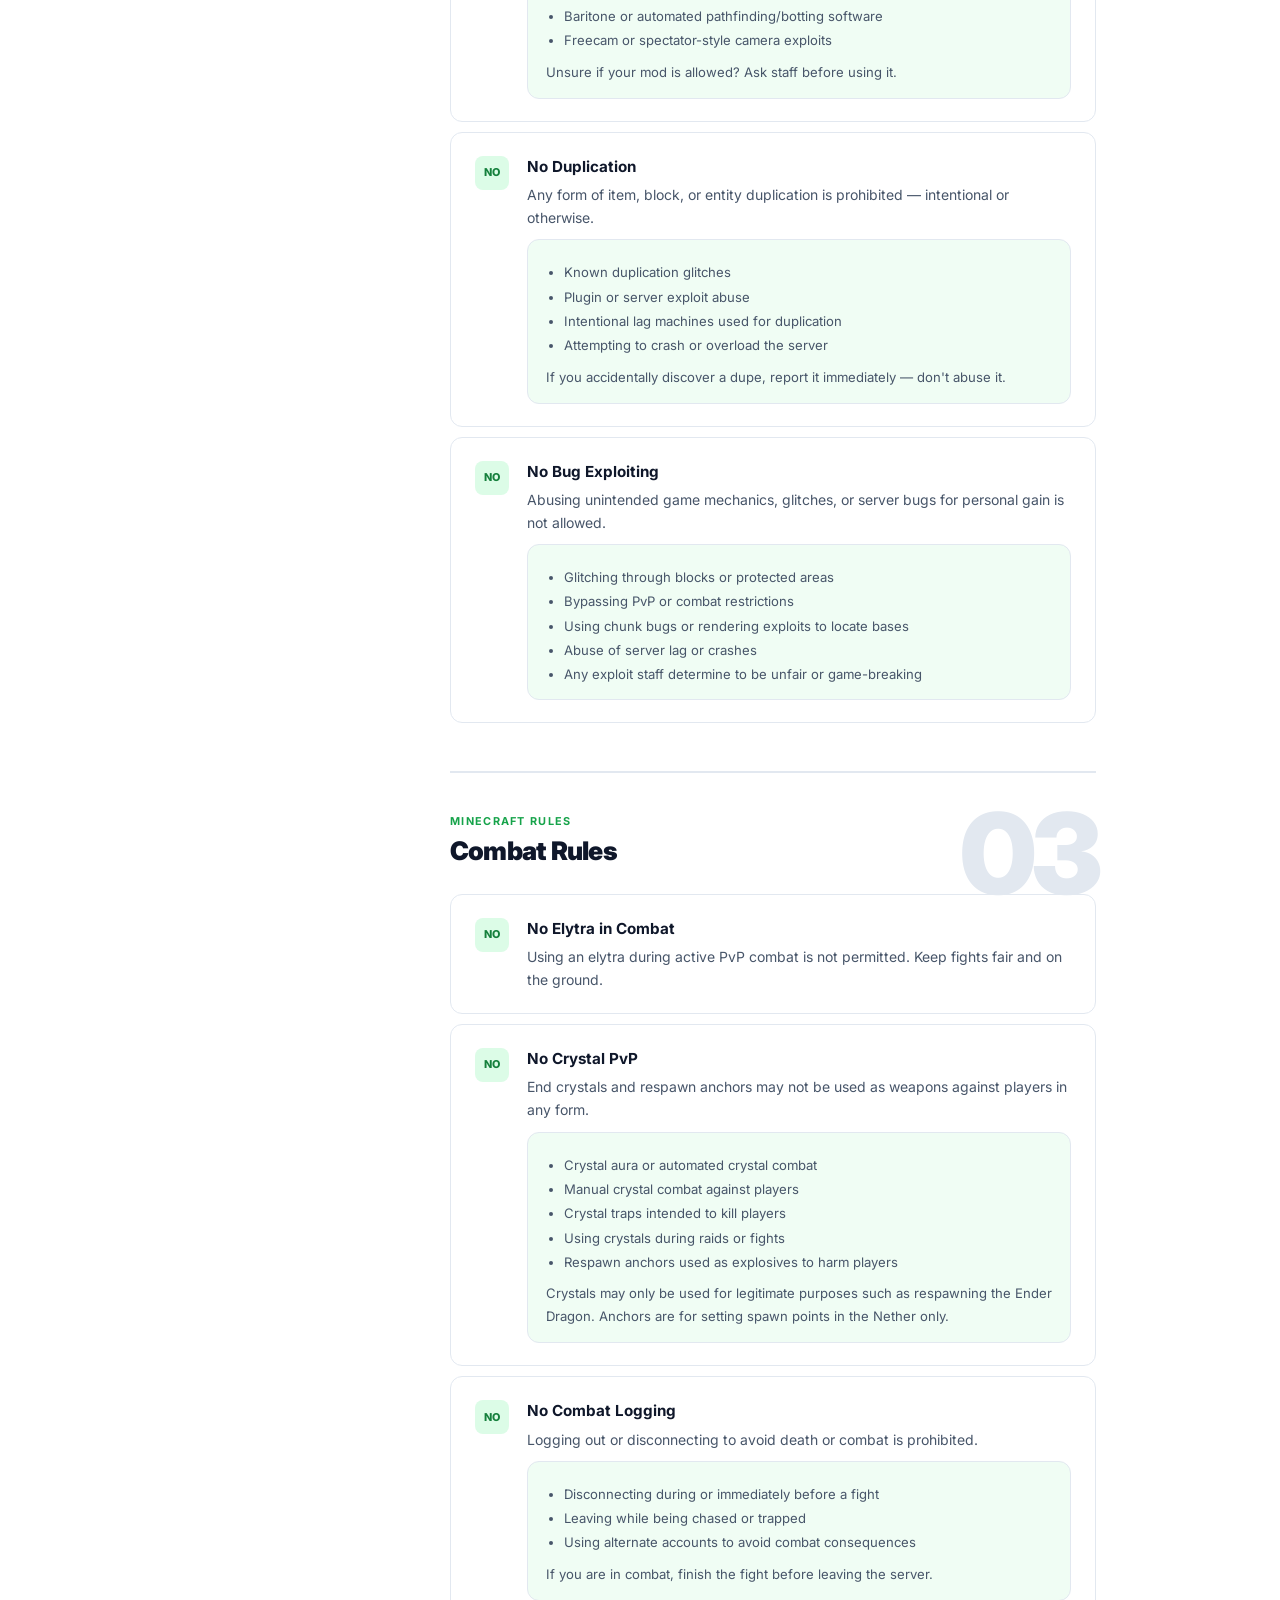
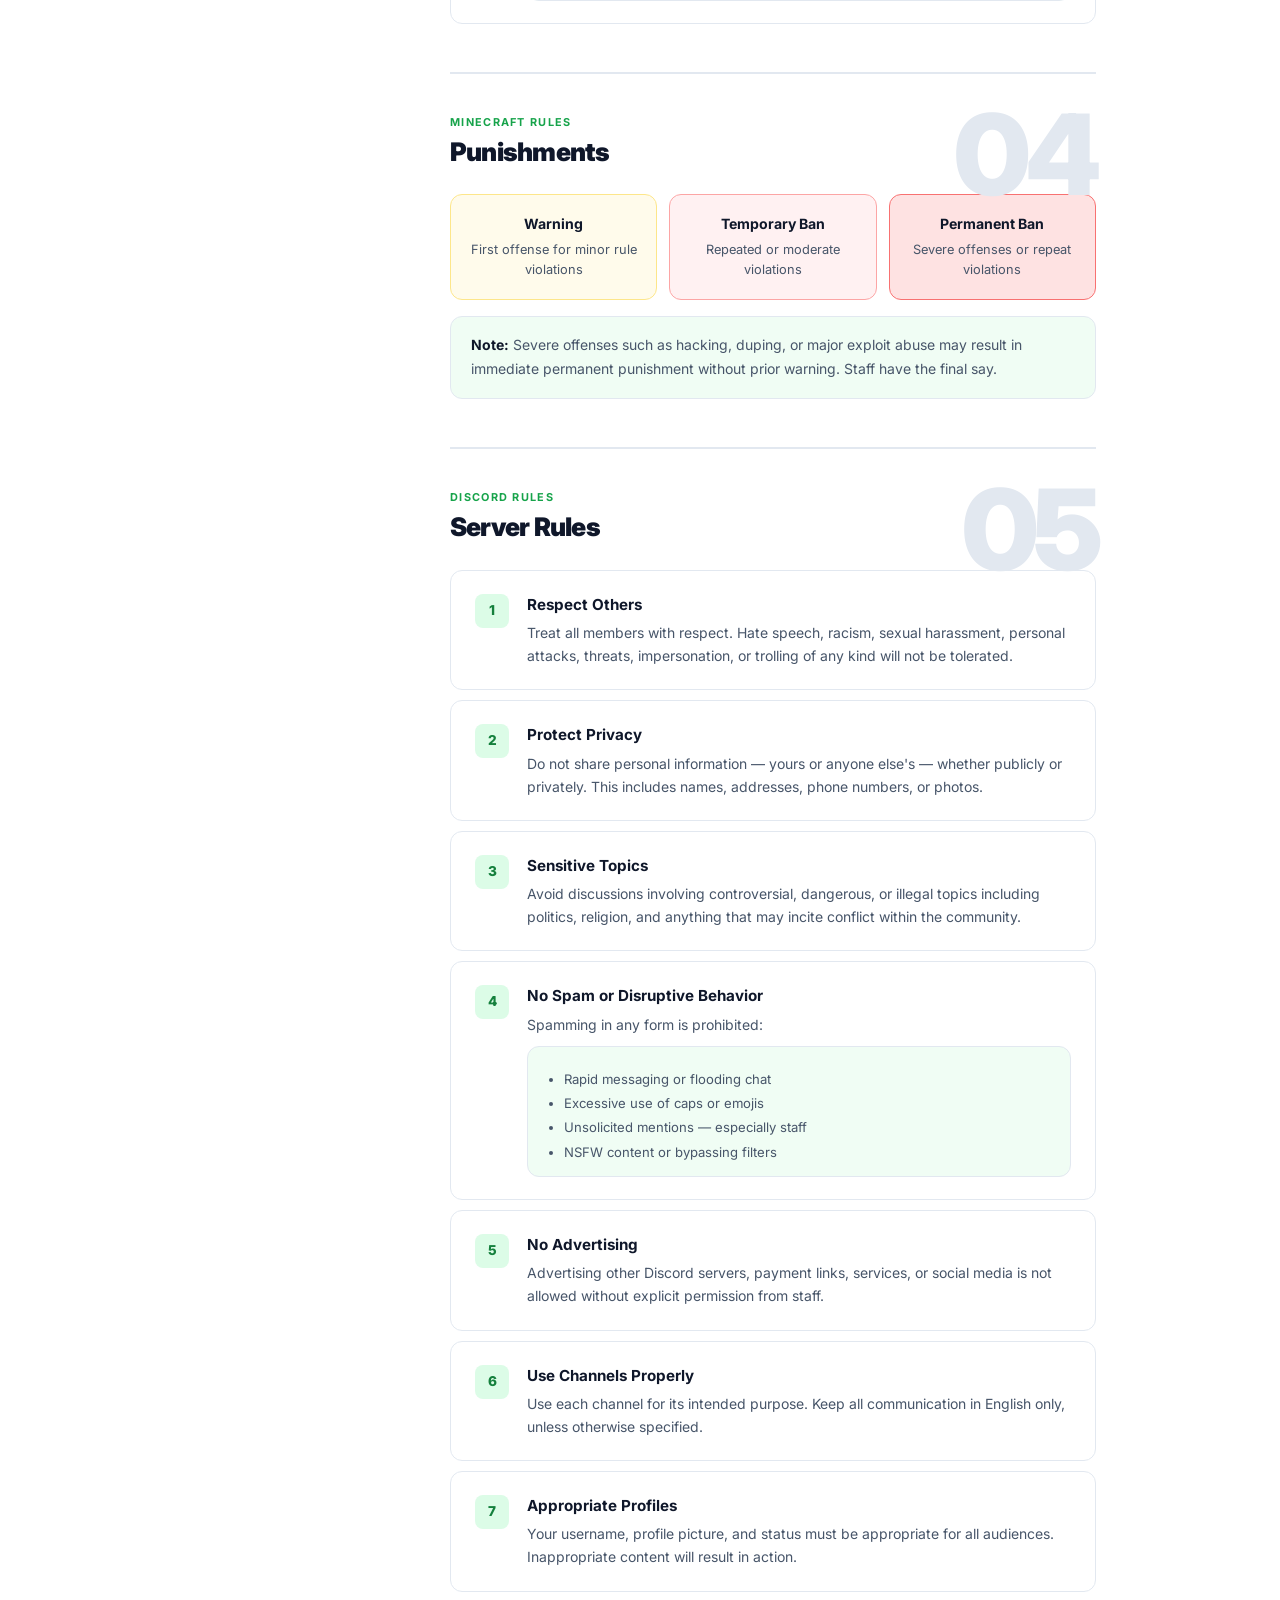
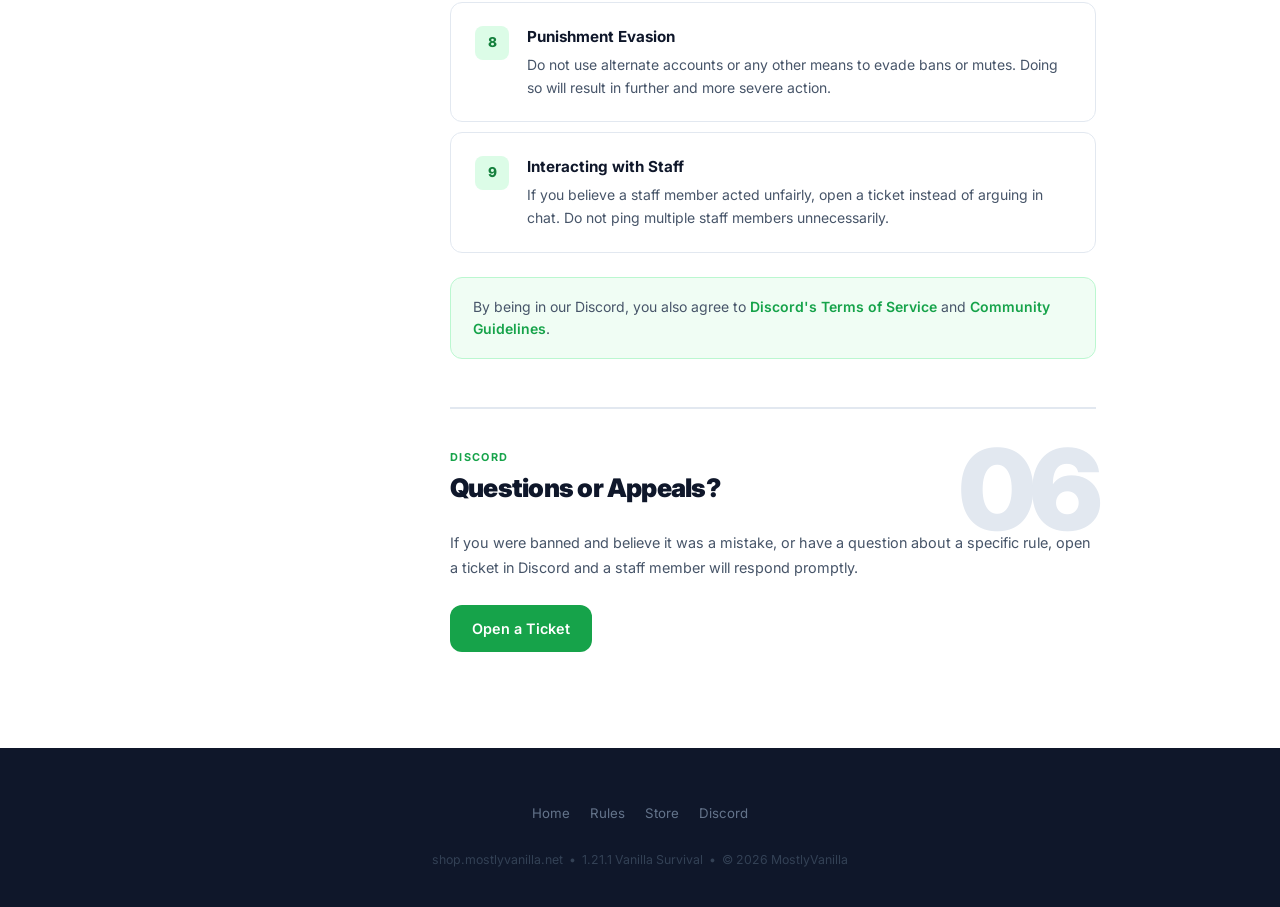
==== commit e96b4552: "Add respawn anchors to No Crystal PvP rule Co-Authored-By: Claude Sonnet 4.6 <noreply@anthropic.com>" ====
--- a/rules.html
+++ b/rules.html
@@ -332,15 +332,16 @@
                 <div class="rule-num" style="font-size:.68rem;letter-spacing:-.02em">NO</div>
                 <div style="flex:1">
                   <div class="rule-title">No Crystal PvP</div>
-                  <div class="rule-desc">End crystals may not be used as weapons against players in any form.</div>
+                  <div class="rule-desc">End crystals and respawn anchors may not be used as weapons against players in any form.</div>
                   <div class="sub-rule">
                     <ul>
                       <li>Crystal aura or automated crystal combat</li>
                       <li>Manual crystal combat against players</li>
                       <li>Crystal traps intended to kill players</li>
                       <li>Using crystals during raids or fights</li>
+                      <li>Respawn anchors used as explosives to harm players</li>
                     </ul>
-                    <p style="margin-top:10px;font-size:.82rem;color:var(--text-muted)">Crystals may only be used for legitimate purposes such as respawning the Ender Dragon.</p>
+                    <p style="margin-top:10px;font-size:.82rem;color:var(--text-muted)">Crystals may only be used for legitimate purposes such as respawning the Ender Dragon. Anchors are for setting spawn points in the Nether only.</p>
                   </div>
                 </div>
               </div>
